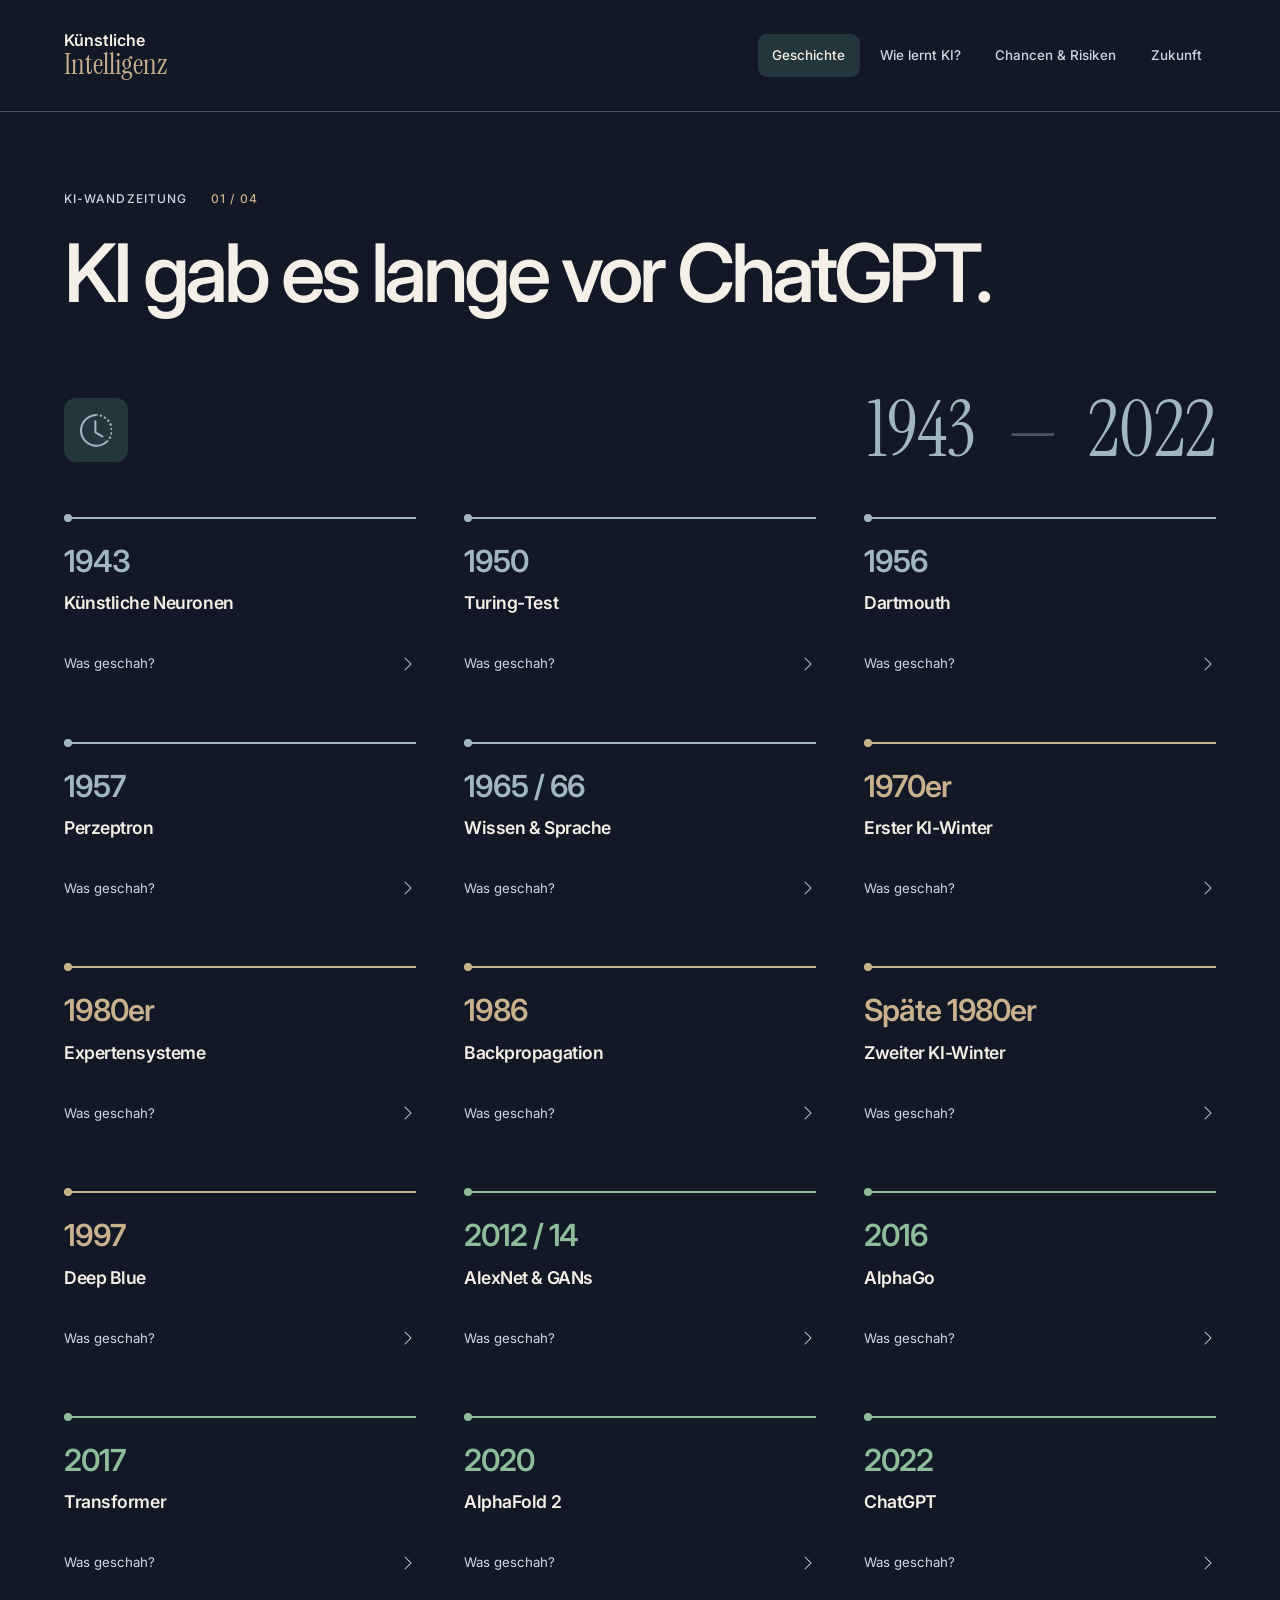
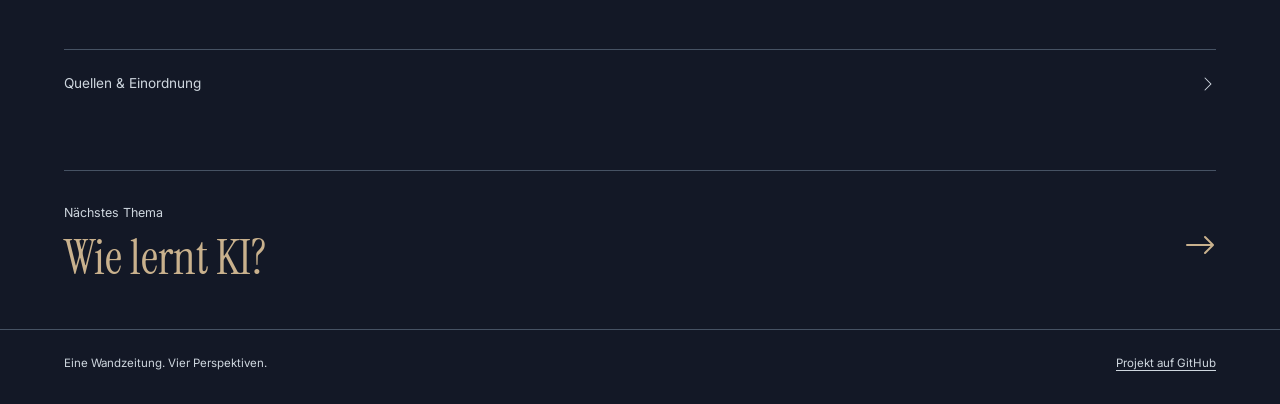
==== geschichte.html @ 0dd1bd1d "Add responsive KI wall newspaper with four accessible topic pages" ====
<!doctype html>
<html lang="de"><head><meta charset="utf-8"><meta name="viewport" content="width=device-width,initial-scale=1"><meta name="theme-color" content="#131826"><meta name="description" content="KI gab es lange vor ChatGPT. – die digitale KI-Wandzeitung für Klassen 9–12."><title>KI gab es lange vor ChatGPT. · KI-Wandzeitung</title><link rel="icon" href="assets/favicon.svg" type="image/svg+xml"><link rel="stylesheet" href="styles.css"><script src="app.js" defer></script></head>
<body class="page-geschichte"><a class="skip" href="#inhalt">Zum Inhalt</a><header class="site-header"><a class="brand" href="geschichte.html">Künstliche <span>Intelligenz</span></a><button class="menu-toggle" hidden aria-expanded="false" aria-controls="navigation">Menü <svg class="icon" viewBox="0 0 16 16" fill="currentColor" aria-hidden="true">
  <path fill-rule="evenodd" d="M4.646 1.646a.5.5 0 0 1 .708 0l6 6a.5.5 0 0 1 0 .708l-6 6a.5.5 0 0 1-.708-.708L10.293 8 4.646 2.354a.5.5 0 0 1 0-.708"/>
</svg></button><nav id="navigation" aria-label="Themen"><a href="geschichte.html" aria-current="page">Geschichte</a><a href="lernen.html" >Wie lernt KI?</a><a href="chancen-risiken.html" >Chancen &amp; Risiken</a><a href="zukunft.html" >Zukunft</a></nav></header>
<main id="inhalt"><div class="page-heading"><p class="eyebrow">KI-Wandzeitung <span>01 / 04</span></p><h1>KI gab es lange vor ChatGPT.</h1></div><div class="history-intro"><span class="topic-icon blue"><svg class="icon" viewBox="0 0 16 16" fill="currentColor" aria-hidden="true">
  <path d="M8.515 1.019A7 7 0 0 0 8 1V0a8 8 0 0 1 .589.022zm2.004.45a7 7 0 0 0-.985-.299l.219-.976q.576.129 1.126.342zm1.37.71a7 7 0 0 0-.439-.27l.493-.87a8 8 0 0 1 .979.654l-.615.789a7 7 0 0 0-.418-.302zm1.834 1.79a7 7 0 0 0-.653-.796l.724-.69q.406.429.747.91zm.744 1.352a7 7 0 0 0-.214-.468l.893-.45a8 8 0 0 1 .45 1.088l-.95.313a7 7 0 0 0-.179-.483m.53 2.507a7 7 0 0 0-.1-1.025l.985-.17q.1.58.116 1.17zm-.131 1.538q.05-.254.081-.51l.993.123a8 8 0 0 1-.23 1.155l-.964-.267q.069-.247.12-.501m-.952 2.379q.276-.436.486-.908l.914.405q-.24.54-.555 1.038zm-.964 1.205q.183-.183.35-.378l.758.653a8 8 0 0 1-.401.432z"/>
  <path d="M8 1a7 7 0 1 0 4.95 11.95l.707.707A8.001 8.001 0 1 1 8 0z"/>
  <path d="M7.5 3a.5.5 0 0 1 .5.5v5.21l3.248 1.856a.5.5 0 0 1-.496.868l-3.5-2A.5.5 0 0 1 7 9V3.5a.5.5 0 0 1 .5-.5"/>
</svg></span><p>1943 <span>—</span> 2022</p></div><ol class="timeline"><li class="timeline-entry blue"><div class="year">1943</div><h2>Künstliche Neuronen</h2><details ><summary>Was geschah?<svg class="icon" viewBox="0 0 16 16" fill="currentColor" aria-hidden="true">
  <path fill-rule="evenodd" d="M4.646 1.646a.5.5 0 0 1 .708 0l6 6a.5.5 0 0 1 0 .708l-6 6a.5.5 0 0 1-.708-.708L10.293 8 4.646 2.354a.5.5 0 0 1 0-.708"/>
</svg></summary><div class="detail-copy"><p>Rechenregeln ahmen die Signale von Nervenzellen nach.</p></div></details></li><li class="timeline-entry blue"><div class="year">1950</div><h2>Turing-Test</h2><details ><summary>Was geschah?<svg class="icon" viewBox="0 0 16 16" fill="currentColor" aria-hidden="true">
  <path fill-rule="evenodd" d="M4.646 1.646a.5.5 0 0 1 .708 0l6 6a.5.5 0 0 1 0 .708l-6 6a.5.5 0 0 1-.708-.708L10.293 8 4.646 2.354a.5.5 0 0 1 0-.708"/>
</svg></summary><div class="detail-copy"><p>Kann ein Computer im Chat als Mensch durchgehen?</p></div></details></li><li class="timeline-entry blue"><div class="year">1956</div><h2>Dartmouth</h2><details ><summary>Was geschah?<svg class="icon" viewBox="0 0 16 16" fill="currentColor" aria-hidden="true">
  <path fill-rule="evenodd" d="M4.646 1.646a.5.5 0 0 1 .708 0l6 6a.5.5 0 0 1 0 .708l-6 6a.5.5 0 0 1-.708-.708L10.293 8 4.646 2.354a.5.5 0 0 1 0-.708"/>
</svg></summary><div class="detail-copy"><p>Forschende treffen sich, um KI als Fach aufzubauen.</p></div></details></li><li class="timeline-entry blue"><div class="year">1957</div><h2>Perzeptron</h2><details ><summary>Was geschah?<svg class="icon" viewBox="0 0 16 16" fill="currentColor" aria-hidden="true">
  <path fill-rule="evenodd" d="M4.646 1.646a.5.5 0 0 1 .708 0l6 6a.5.5 0 0 1 0 .708l-6 6a.5.5 0 0 1-.708-.708L10.293 8 4.646 2.354a.5.5 0 0 1 0-.708"/>
</svg></summary><div class="detail-copy"><p>Ein frühes Netz lernt, einfache Muster zu trennen.</p></div></details></li><li class="timeline-entry blue"><div class="year">1965 / 66</div><h2>Wissen &amp; Sprache</h2><details ><summary>Was geschah?<svg class="icon" viewBox="0 0 16 16" fill="currentColor" aria-hidden="true">
  <path fill-rule="evenodd" d="M4.646 1.646a.5.5 0 0 1 .708 0l6 6a.5.5 0 0 1 0 .708l-6 6a.5.5 0 0 1-.708-.708L10.293 8 4.646 2.354a.5.5 0 0 1 0-.708"/>
</svg></summary><div class="detail-copy"><p>DENDRAL deutet Chemiedaten. ELIZA simuliert Gespräche.</p></div></details></li><li class="timeline-entry sand"><div class="year">1970er</div><h2>Erster KI-Winter</h2><details ><summary>Was geschah?<svg class="icon" viewBox="0 0 16 16" fill="currentColor" aria-hidden="true">
  <path fill-rule="evenodd" d="M4.646 1.646a.5.5 0 0 1 .708 0l6 6a.5.5 0 0 1 0 .708l-6 6a.5.5 0 0 1-.708-.708L10.293 8 4.646 2.354a.5.5 0 0 1 0-.708"/>
</svg></summary><div class="detail-copy"><p>Zu hohe Erwartungen. Weniger Förderung.</p></div></details></li><li class="timeline-entry sand"><div class="year">1980er</div><h2>Expertensysteme</h2><details ><summary>Was geschah?<svg class="icon" viewBox="0 0 16 16" fill="currentColor" aria-hidden="true">
  <path fill-rule="evenodd" d="M4.646 1.646a.5.5 0 0 1 .708 0l6 6a.5.5 0 0 1 0 .708l-6 6a.5.5 0 0 1-.708-.708L10.293 8 4.646 2.354a.5.5 0 0 1 0-.708"/>
</svg></summary><div class="detail-copy"><p>Programme nutzen Fachregeln, etwa für Diagnosen.</p></div></details></li><li class="timeline-entry sand"><div class="year">1986</div><h2>Backpropagation</h2><details ><summary>Was geschah?<svg class="icon" viewBox="0 0 16 16" fill="currentColor" aria-hidden="true">
  <path fill-rule="evenodd" d="M4.646 1.646a.5.5 0 0 1 .708 0l6 6a.5.5 0 0 1 0 .708l-6 6a.5.5 0 0 1-.708-.708L10.293 8 4.646 2.354a.5.5 0 0 1 0-.708"/>
</svg></summary><div class="detail-copy"><p>Zeigt, wie sich Änderungen der Gewichte auf den Fehler auswirken.</p></div></details></li><li class="timeline-entry sand"><div class="year">Späte 1980er</div><h2>Zweiter KI-Winter</h2><details ><summary>Was geschah?<svg class="icon" viewBox="0 0 16 16" fill="currentColor" aria-hidden="true">
  <path fill-rule="evenodd" d="M4.646 1.646a.5.5 0 0 1 .708 0l6 6a.5.5 0 0 1 0 .708l-6 6a.5.5 0 0 1-.708-.708L10.293 8 4.646 2.354a.5.5 0 0 1 0-.708"/>
</svg></summary><div class="detail-copy"><p>KI-Firmen geraten in die Krise.</p></div></details></li><li class="timeline-entry sand"><div class="year">1997</div><h2>Deep Blue</h2><details ><summary>Was geschah?<svg class="icon" viewBox="0 0 16 16" fill="currentColor" aria-hidden="true">
  <path fill-rule="evenodd" d="M4.646 1.646a.5.5 0 0 1 .708 0l6 6a.5.5 0 0 1 0 .708l-6 6a.5.5 0 0 1-.708-.708L10.293 8 4.646 2.354a.5.5 0 0 1 0-.708"/>
</svg></summary><div class="detail-copy"><p>Ein Schachcomputer besiegt Weltmeister Garri Kasparow.</p></div></details></li><li class="timeline-entry green"><div class="year">2012 / 14</div><h2>AlexNet &amp; GANs</h2><details ><summary>Was geschah?<svg class="icon" viewBox="0 0 16 16" fill="currentColor" aria-hidden="true">
  <path fill-rule="evenodd" d="M4.646 1.646a.5.5 0 0 1 .708 0l6 6a.5.5 0 0 1 0 .708l-6 6a.5.5 0 0 1-.708-.708L10.293 8 4.646 2.354a.5.5 0 0 1 0-.708"/>
</svg></summary><div class="detail-copy"><p>AlexNet erkennt Bilder besser. GANs lernen, neue Bilder zu erzeugen.</p></div></details></li><li class="timeline-entry green"><div class="year">2016</div><h2>AlphaGo</h2><details ><summary>Was geschah?<svg class="icon" viewBox="0 0 16 16" fill="currentColor" aria-hidden="true">
  <path fill-rule="evenodd" d="M4.646 1.646a.5.5 0 0 1 .708 0l6 6a.5.5 0 0 1 0 .708l-6 6a.5.5 0 0 1-.708-.708L10.293 8 4.646 2.354a.5.5 0 0 1 0-.708"/>
</svg></summary><div class="detail-copy"><p>Eine KI schlägt den Profi Lee Sedol im Brettspiel Go (4:1).</p></div></details></li><li class="timeline-entry green"><div class="year">2017</div><h2>Transformer</h2><details ><summary>Was geschah?<svg class="icon" viewBox="0 0 16 16" fill="currentColor" aria-hidden="true">
  <path fill-rule="evenodd" d="M4.646 1.646a.5.5 0 0 1 .708 0l6 6a.5.5 0 0 1 0 .708l-6 6a.5.5 0 0 1-.708-.708L10.293 8 4.646 2.354a.5.5 0 0 1 0-.708"/>
</svg></summary><div class="detail-copy"><p>Wertet Wörter im Zusammenhang aus. Erst für Übersetzung, heute auch für Chats.</p></div></details></li><li class="timeline-entry green"><div class="year">2020</div><h2>AlphaFold 2</h2><details ><summary>Was geschah?<svg class="icon" viewBox="0 0 16 16" fill="currentColor" aria-hidden="true">
  <path fill-rule="evenodd" d="M4.646 1.646a.5.5 0 0 1 .708 0l6 6a.5.5 0 0 1 0 .708l-6 6a.5.5 0 0 1-.708-.708L10.293 8 4.646 2.354a.5.5 0 0 1 0-.708"/>
</svg></summary><div class="detail-copy"><p>Sagt voraus, welche 3D-Form ein Protein annimmt.</p></div></details></li><li class="timeline-entry green"><div class="year">2022</div><h2>ChatGPT</h2><details ><summary>Was geschah?<svg class="icon" viewBox="0 0 16 16" fill="currentColor" aria-hidden="true">
  <path fill-rule="evenodd" d="M4.646 1.646a.5.5 0 0 1 .708 0l6 6a.5.5 0 0 1 0 .708l-6 6a.5.5 0 0 1-.708-.708L10.293 8 4.646 2.354a.5.5 0 0 1 0-.708"/>
</svg></summary><div class="detail-copy"><p>Ein KI-Chatbot wird öffentlich nutzbar.</p></div></details></li></ol><aside class="sources" aria-label="Quellen"><details ><summary>Quellen &amp; Einordnung<svg class="icon" viewBox="0 0 16 16" fill="currentColor" aria-hidden="true">
  <path fill-rule="evenodd" d="M4.646 1.646a.5.5 0 0 1 .708 0l6 6a.5.5 0 0 1 0 .708l-6 6a.5.5 0 0 1-.708-.708L10.293 8 4.646 2.354a.5.5 0 0 1 0-.708"/>
</svg></summary><div class="detail-copy"><p>Ausgewählte Meilensteine, keine vollständige Forschungsgeschichte. Zeitabstände sind nicht maßstabsgetreu. Quellenrecherche: 24.10.–11.11.2026.</p><ul><li><a href="https://www.computerhistory.org/timeline/ai-robotics/">Computer History Museum · AI &amp; Robotics</a></li><li><a href="https://ai100.stanford.edu/about/history">Stanford · Geschichte der KI</a></li><li><a href="https://www.ibm.com/think/topics/history-of-artificial-intelligence">IBM · Geschichte der KI</a></li><li><a href="https://www.ibm.com/history/deep-blue">IBM · Deep Blue</a></li><li><a href="https://www.cs.toronto.edu/~kriz/imagenet_classification_with_deep_convolutional.pdf">AlexNet · Originalpublikation</a></li><li><a href="https://arxiv.org/abs/1406.2661">GANs · Originalpublikation</a></li><li><a href="https://www.nature.com/articles/323533a0">Backpropagation · Originalpublikation</a></li><li><a href="https://deepmind.google/research/alphago/">DeepMind · AlphaGo</a></li><li><a href="https://research.google/pubs/attention-is-all-you-need/">Google · Attention Is All You Need</a></li><li><a href="https://deepmind.google/science/alphafold/">DeepMind · AlphaFold</a></li><li><a href="https://openai.com/index/chatgpt/">OpenAI · ChatGPT-Ankündigung</a></li></ul></div></details></aside><a class="next-page" href="lernen.html"><span>Nächstes Thema<strong>Wie lernt KI?</strong></span><svg class="icon" viewBox="0 0 16 16" fill="currentColor" aria-hidden="true">
  <path fill-rule="evenodd" d="M1 8a.5.5 0 0 1 .5-.5h11.793l-3.147-3.146a.5.5 0 0 1 .708-.708l4 4a.5.5 0 0 1 0 .708l-4 4a.5.5 0 0 1-.708-.708L13.293 8.5H1.5A.5.5 0 0 1 1 8"/>
</svg></a></main><footer class="site-footer"><span>Eine Wandzeitung. Vier Perspektiven.</span><a href="https://github.com/bennetze/ki-wandzeitung">Projekt auf GitHub</a></footer></body></html>
---- styles.css ----
@font-face{font-family:Inter;src:url('assets/fonts/Inter.woff2') format('woff2');font-weight:100 900;font-display:swap}@font-face{font-family:'Instrument Serif';src:url('assets/fonts/InstrumentSerif.woff2') format('woff2');font-weight:400;font-display:swap}
:root{color-scheme:dark;--bg:#131826;--text:#F4F0E8;--secondary:#CED6DE;--line:#465263;--blue:#A1B6C0;--green:#8FBD9C;--red:#DE8A7C;--sand:#C9B18D;--blue-field:#25353C;--green-field:#23392F;--red-field:#402A29;--sand-field:#3C3429;--step:#202633;--learning-blue:#B9D8EB;--learning-green:#B3DEC5;--learning-red:#F6AD9D}
*{box-sizing:border-box}html{scroll-behavior:smooth;scroll-padding-top:7rem}body{margin:0;background:var(--bg);color:var(--text);font-family:Inter,sans-serif;font-size:16px;line-height:1.6;-webkit-font-smoothing:antialiased}a{color:inherit;text-underline-offset:.22em}button,summary,a{-webkit-tap-highlight-color:transparent}button{font:inherit}a:focus-visible,button:focus-visible,summary:focus-visible{outline:3px solid var(--learning-blue);outline-offset:6px;border-radius:4px}button,summary{cursor:pointer}.icon{width:1.35em;height:1.35em;display:block;flex-shrink:0}.blue{--accent:var(--blue);--field:var(--blue-field);color:var(--blue)}.green{--accent:var(--green);--field:var(--green-field);color:var(--green)}.red{--accent:var(--red);--field:var(--red-field);color:var(--red)}.sand{--accent:var(--sand);--field:var(--sand-field);color:var(--sand)}
.skip{position:fixed;top:1rem;left:1rem;z-index:50;padding:.6rem 1rem;background:var(--text);color:var(--bg);transform:translateY(-180%)}.skip:focus{transform:translateY(0)}.site-header{max-width:1440px;margin:auto;display:flex;justify-content:space-between;align-items:center;gap:2rem;padding:2rem clamp(1.25rem,5vw,5rem);border-bottom:1px solid var(--line)}.brand{text-decoration:none;font-weight:600;font-size:1rem;line-height:1.05;flex-shrink:0}.brand span{display:block;font-family:'Instrument Serif',serif;font-weight:400;font-size:1.8rem;color:var(--sand)}nav{display:flex;flex-wrap:wrap;gap:.35rem}nav a{display:block;padding:.65rem .9rem;border-radius:9px;text-decoration:none;font-size:.84rem;font-weight:500;color:var(--secondary);transition:background .2s,color .2s}nav a:hover{background:var(--step);color:var(--text)}nav a[aria-current]{background:var(--blue-field);color:var(--text)}.menu-toggle{display:none;align-items:center;gap:.7rem;border:1px solid var(--line);border-radius:8px;background:transparent;color:var(--text);padding:.5rem .75rem}.menu-toggle .icon{width:1rem;transition:transform .2s}.menu-toggle[aria-expanded=true] .icon{transform:rotate(90deg)}
main{max-width:1280px;margin:auto;padding:clamp(2.4rem,6vw,5.7rem) clamp(1.25rem,5vw,5rem) 0}.page-heading{max-width:1050px;margin-bottom:clamp(2.5rem,6vw,5rem)}.eyebrow{display:flex;align-items:center;gap:1.5rem;margin:0 0 1.35rem;color:var(--secondary);font-size:.75rem;font-weight:500;letter-spacing:.09em;text-transform:uppercase}.eyebrow span{color:var(--sand);font-variant-numeric:tabular-nums}h1{font-size:clamp(2.6rem,6.3vw,5.3rem);line-height:1.06;letter-spacing:-.055em;font-weight:550;margin:0;text-wrap:balance}h2{font-size:clamp(1.1rem,2vw,1.55rem);line-height:1.25;letter-spacing:-.025em;font-weight:600;margin:0}h3{font-size:.75rem;letter-spacing:.02em;margin:0 0 .65rem;font-weight:600;color:var(--secondary)}p{margin:0}.lead{font-size:clamp(1.15rem,2.5vw,1.65rem);line-height:1.45;color:var(--secondary);max-width:38rem;margin:-1.3rem 0 2.7rem}.topic-icon{display:flex;align-items:center;justify-content:center;width:4rem;height:4rem;flex-shrink:0;background:var(--field);border-radius:12px;color:var(--accent)}.topic-icon .icon{width:2.05rem;height:2.05rem}
details summary{list-style:none;display:flex;align-items:center;justify-content:space-between;gap:1rem;min-height:44px;font-size:.83rem;color:var(--secondary);user-select:none}summary::-webkit-details-marker{display:none}summary .icon{width:1rem;height:1rem;transition:transform .2s}details[open]>summary .icon{transform:rotate(90deg)}.detail-copy{font-size:.95rem;line-height:1.65;color:var(--secondary);padding:.35rem 0 .65rem;overflow-wrap:anywhere}details[open]>.detail-copy{animation:detail-in .22s ease-out}.sources{border-top:1px solid var(--line);margin-top:4rem;padding-top:.75rem}.sources summary{font-size:.85rem}.sources .detail-copy{max-width:52rem;font-size:.82rem}.sources ul{padding-left:1.2rem;columns:2;column-gap:2rem}.sources li{break-inside:avoid;margin:.4rem 0}.next-page{margin-top:4rem;padding:2rem 0 2.6rem;border-top:1px solid var(--line);display:flex;align-items:center;justify-content:space-between;text-decoration:none;gap:2rem}.next-page span{font-size:.78rem;color:var(--secondary)}.next-page strong{display:block;font-family:'Instrument Serif',serif;font-size:clamp(2rem,4vw,3rem);font-weight:400;line-height:1.2;color:var(--sand);margin-top:.4rem}.next-page>.icon{width:2rem;height:2rem;color:var(--sand);transition:transform .2s}.next-page:hover>.icon{transform:translateX(6px)}.site-footer{max-width:1440px;margin:auto;display:flex;justify-content:space-between;gap:1rem;padding:1.5rem clamp(1.25rem,5vw,5rem) 2rem;border-top:1px solid var(--line);font-size:.72rem;color:var(--secondary)}
.history-intro{display:flex;align-items:center;justify-content:space-between;gap:2rem;margin-bottom:3rem}.history-intro p{font-family:'Instrument Serif',serif;font-size:clamp(2.4rem,6vw,5rem);color:var(--blue);line-height:1}.history-intro p span{padding:0 .2em;color:var(--line)}.timeline{list-style:none;display:grid;grid-template-columns:repeat(3,minmax(0,1fr));gap:3rem 2.5rem;padding:0;margin:0}.timeline-entry{position:relative;border-top:2px solid var(--accent);padding:1.5rem 0 0}.timeline-entry:before{content:'';position:absolute;top:-5px;left:0;width:8px;height:8px;border-radius:50%;background:var(--accent)}.year{font-size:clamp(1.25rem,2.5vw,1.9rem);font-weight:600;letter-spacing:-.035em;line-height:1.2;margin-bottom:.8rem}.timeline h2{font-size:1.1rem;color:var(--text);min-height:2.8rem}.timeline details{margin-top:.3rem}
.learning-steps{list-style:none;padding:0;margin:0;display:grid;gap:1rem}.learning-step{background:var(--step);border-radius:12px;display:grid;grid-template-columns:1.06fr 1fr;gap:2rem;padding:1.6rem 1.8rem}.step-copy{display:grid;grid-template-columns:2rem 1fr;column-gap:1rem;align-content:start}.step-number{display:flex;align-items:center;justify-content:center;width:2rem;height:2rem;border-radius:6px;background:var(--learning-blue);color:#141725;font-size:1.1rem;font-weight:650}.step-copy h2{align-self:center;font-size:1.17rem}.step-copy details{grid-column:2;margin-top:.35rem}.step-copy .detail-copy{font-size:.9rem}.step-graphic{border-left:1px solid var(--line);padding-left:1.8rem;display:flex;align-items:center;justify-content:center;min-width:0}.prediction{display:flex;align-items:center;justify-content:space-between;gap:.7rem;width:100%}.digit-example{margin:0;display:flex;flex-direction:column;align-items:center;gap:.4rem;flex-shrink:0}.digit{display:block;width:4.3rem;height:4.4rem;background:#F7F3EA;color:#141725;border-radius:9px;padding:6px 11px}.digit-example figcaption{font-size:.68rem;line-height:1.3;color:var(--secondary);text-align:center}.prediction-arrow .icon{color:var(--learning-blue);width:1.45rem;height:1.45rem}.answer{display:flex;flex-direction:column;text-align:center;line-height:1.2;gap:.35rem}.answer span{font-size:.75rem;font-weight:600}.answer strong{font-size:2.65rem;font-weight:550}.prediction .red{color:var(--learning-red)}.prediction .green{color:var(--learning-green)}.weight-example{width:100%}.weight-example>p{color:var(--learning-green);font-size:.86rem;font-weight:600;margin-bottom:.8rem}.bar-row{display:grid;grid-template-columns:4.5rem 1fr;gap:.5rem;align-items:center;margin:.6rem 0;font-size:.74rem;color:var(--secondary)}.bar-track{display:block}.bar{height:7px;display:block;border-radius:4px}.before{width:30%;background:#7CB1A0}.after{width:92%;background:var(--learning-green)}.more-digits{display:flex;gap:3rem}.test-section{margin-top:1.8rem;border-radius:12px;background:#24323E;padding:1.6rem 1.8rem;display:flex;align-items:center;justify-content:space-between;gap:2rem}.test-section h2{color:var(--learning-blue);font-size:1.2rem;margin-bottom:.7rem}.test-section p{font-size:.95rem;max-width:36rem}.test-section .digit{width:4.5rem;height:4.5rem}
.comparison-head{display:grid;grid-template-columns:1fr 1fr;gap:4rem;font-family:'Instrument Serif',serif;font-size:2.6rem;margin-bottom:1.3rem}.comparison-pair{display:grid;grid-template-columns:minmax(0,1fr) minmax(0,1fr);gap:4rem;padding:1.55rem 0;border-top:1px solid var(--line)}.comparison-item{display:grid;grid-template-columns:3.5rem 1fr;gap:1.2rem;align-items:start}.comparison-item .topic-icon{width:3.5rem;height:3.5rem;border-radius:10px}.comparison-item .topic-icon .icon{width:1.8rem;height:1.8rem}.comparison-item h2{font-size:1.13rem}.comparison-item details{margin-top:.2rem}.mobile-label{display:none;font-size:.67rem;letter-spacing:.06em;text-transform:uppercase;margin-bottom:.3rem}
.future-topic{display:grid;grid-template-columns:1.2fr 1fr;gap:1.4rem 3rem;padding:2rem 0;border-top:1px solid var(--line)}.future-title{grid-column:1/-1;display:flex;gap:1.2rem;align-items:center}.future-title h2{font-size:1.6rem}.future-now{padding-left:5.2rem}.future-now p{color:var(--text);font-size:.95rem}.future-possible{padding:.65rem 1.2rem;background:var(--field);border-radius:12px;align-self:start}.future-possible summary{color:var(--accent);font-weight:550}.future-possible .detail-copy{color:var(--text)}
@keyframes arrive{from{opacity:0;transform:translateY(12px)}to{opacity:1;transform:translateY(0)}}@keyframes detail-in{from{opacity:0;transform:translateY(-3px)}to{opacity:1;transform:translateY(0)}}.page-heading{animation:arrive .4s both}main>.timeline,main>.learning-steps,main>.comparison,main>.future-list,main>.history-intro{animation:arrive .45s .08s both}
@media(min-width:1200px){.timeline{gap:3.5rem 3rem}.learning-step{padding:2rem}.step-copy h2{font-size:1.25rem}}
@media(max-width:850px){.site-header{gap:1rem;flex-wrap:wrap}.site-header nav{width:100%}nav a{flex:1;text-align:center}.timeline{grid-template-columns:repeat(2,minmax(0,1fr))}.learning-step{gap:1.2rem;padding:1.3rem}.step-graphic{padding-left:1.2rem}.step-copy{column-gap:.65rem}.step-copy h2{font-size:1.05rem}.prediction{gap:.4rem}.digit{width:3.7rem;height:4rem}.comparison-pair,.comparison-head{gap:2rem}.future-topic{gap:1.4rem 2rem}}
@media(max-width:600px){html{scroll-padding-top:1.5rem}.site-header{padding-top:1.25rem;padding-bottom:1.25rem;position:relative}.brand{font-size:.86rem}.brand span{font-size:1.55rem}.menu-toggle:not([hidden]){display:flex}nav{gap:.25rem;padding-top:.6rem}nav a{flex:1 0 45%;text-align:left;padding:.7rem .8rem}.js-menu nav:not(.is-open){display:none}main{padding-top:2.5rem}.page-heading{margin-bottom:2.3rem}h1{font-size:clamp(2.35rem,10.5vw,3.7rem);line-height:1.1}.eyebrow{font-size:.65rem;margin-bottom:1.1rem}.lead{margin:-.6rem 0 2rem;font-size:1.1rem}.history-intro{margin-bottom:2.3rem}.history-intro .topic-icon{width:3.4rem;height:3.4rem}.timeline{display:block;margin-left:.3rem;padding-left:1.5rem;border-left:2px solid var(--line)}.timeline-entry{border-top:0;padding:0 0 2rem}.timeline-entry:before{left:-1.85rem;top:.45rem;width:10px;height:10px;border:2px solid var(--bg);box-sizing:content-box}.year{font-size:1.45rem;margin-bottom:.4rem}.timeline h2{min-height:0;font-size:1.16rem}.timeline details{max-width:28rem}.timeline-entry:last-child{padding-bottom:0}.learning-step{display:block;padding:1.15rem}.step-copy{grid-template-columns:1.9rem 1fr;column-gap:.7rem}.step-copy h2{font-size:1.09rem}.step-number{width:1.9rem;height:1.9rem}.step-copy details{grid-column:1/-1;margin-top:.8rem}.step-graphic{border-left:0;border-top:1px solid var(--line);padding:1.1rem 0 .2rem;margin-top:.8rem;min-height:115px}.prediction{max-width:330px;gap:.7rem}.digit{width:4rem;height:4.3rem}.weight-example{max-width:330px}.more-digits{gap:3rem}.test-section{padding:1.2rem;gap:1.2rem;align-items:flex-start}.test-section h2{font-size:1.1rem}.test-section p{font-size:.88rem}.test-section .digit{width:3.7rem;height:4rem}.test-section figcaption{max-width:4rem;font-size:.62rem}.comparison-head{display:none}.comparison-pair{grid-template-columns:1fr;gap:1.8rem;padding:1.8rem 0}.comparison-item{gap:1rem;grid-template-columns:3rem 1fr}.comparison-item .topic-icon{width:3rem;height:3rem}.comparison-item .topic-icon .icon{width:1.55rem;height:1.55rem}.comparison-item h2{font-size:1.1rem}.mobile-label{display:block}.future-topic{display:block;padding:1.8rem 0}.future-title{gap:1rem;margin-bottom:1.2rem}.future-title h2{font-size:1.45rem}.future-title .topic-icon{width:3.4rem;height:3.4rem}.future-now{padding-left:0}.future-now h3{margin-bottom:.5rem}.future-possible{margin-top:1.2rem}.sources{margin-top:2.5rem}.sources ul{columns:1}.next-page{margin-top:2.5rem;padding:1.7rem 0 2rem}.site-footer{font-size:.65rem;flex-direction:column;gap:.4rem}}
@media(prefers-reduced-motion:reduce){html{scroll-behavior:auto}*,*::before,*::after{animation:none!important;transition:none!important}}
@media print{.site-header,.site-footer,.next-page,.skip{display:none}body{background:white;color:black}main{max-width:none;padding:0}details:not([open])>.detail-copy{display:block}summary .icon{display:none}.detail-copy,.future-now p,.future-possible .detail-copy{color:black}.learning-step,.future-topic,.comparison-pair{break-inside:avoid}h1{font-size:32pt}.page-heading{margin-bottom:1cm}}
h1,h2{overflow-wrap:anywhere;hyphens:auto}
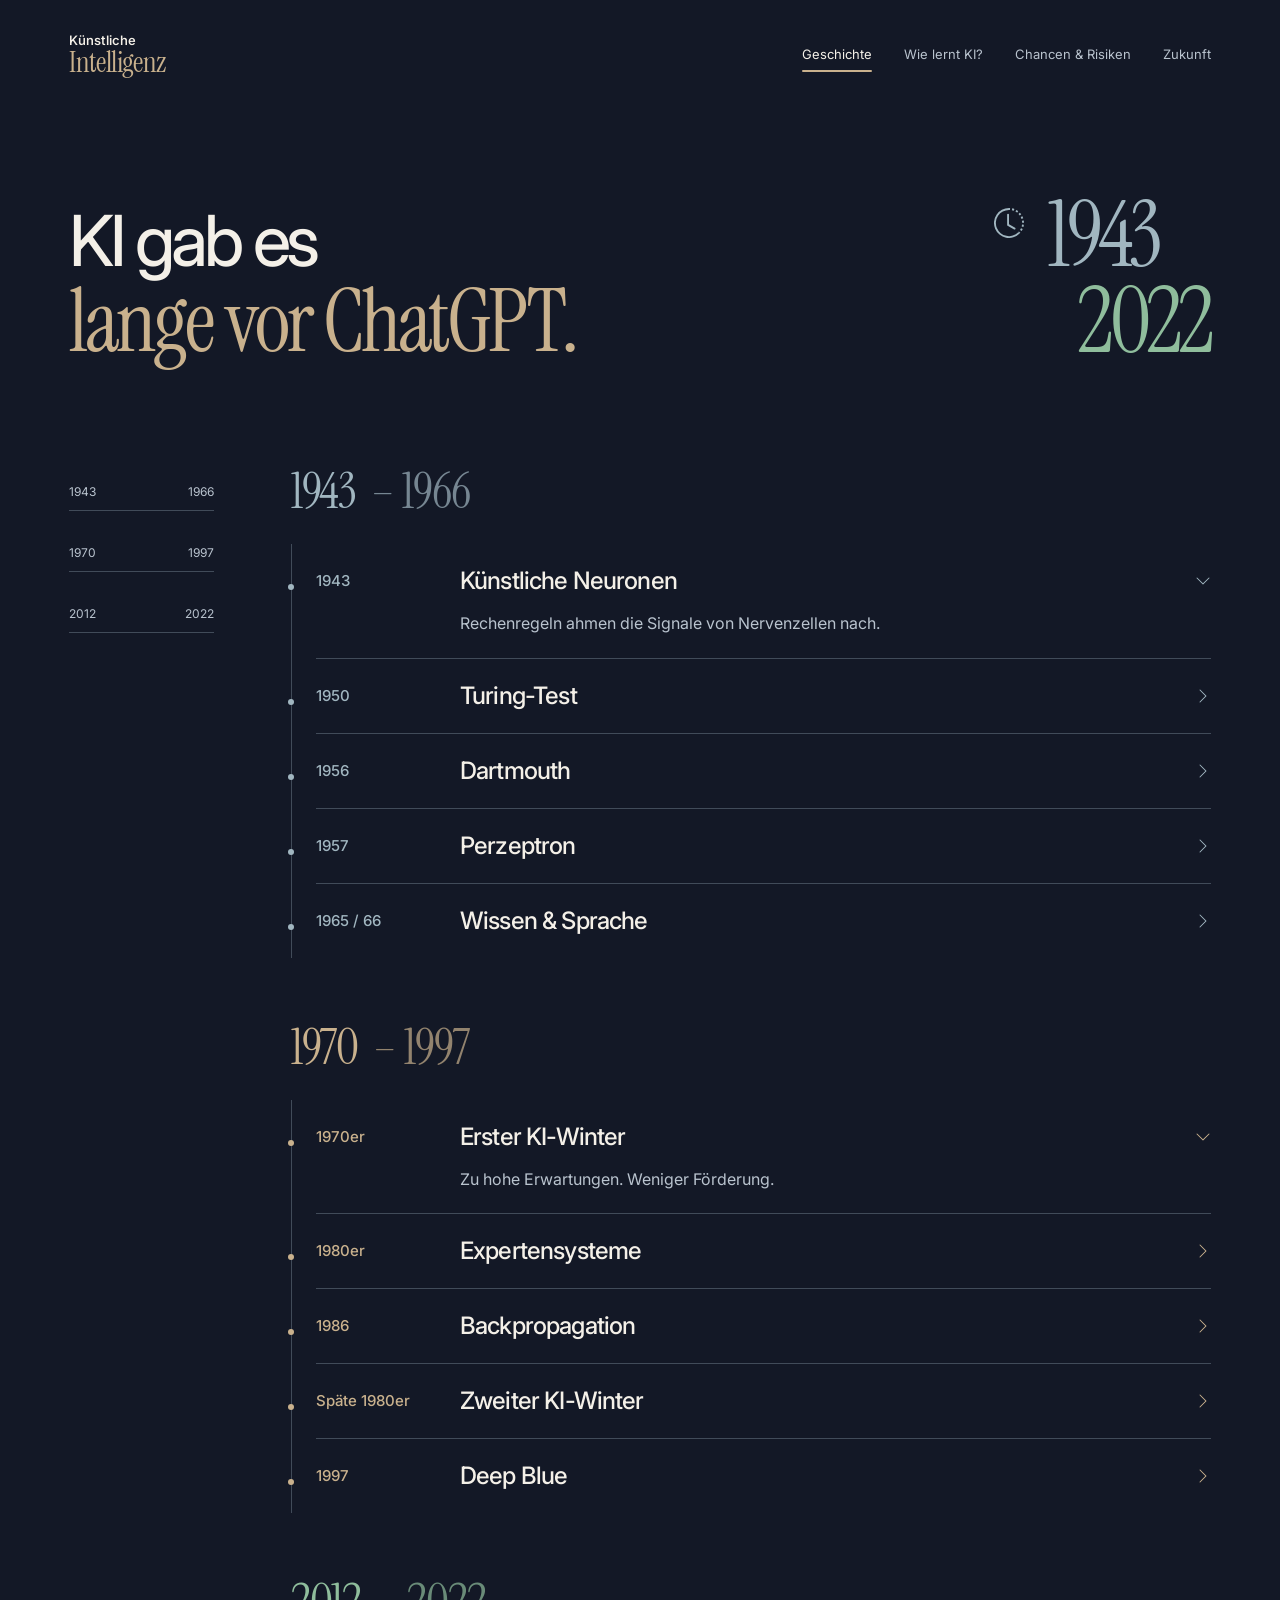
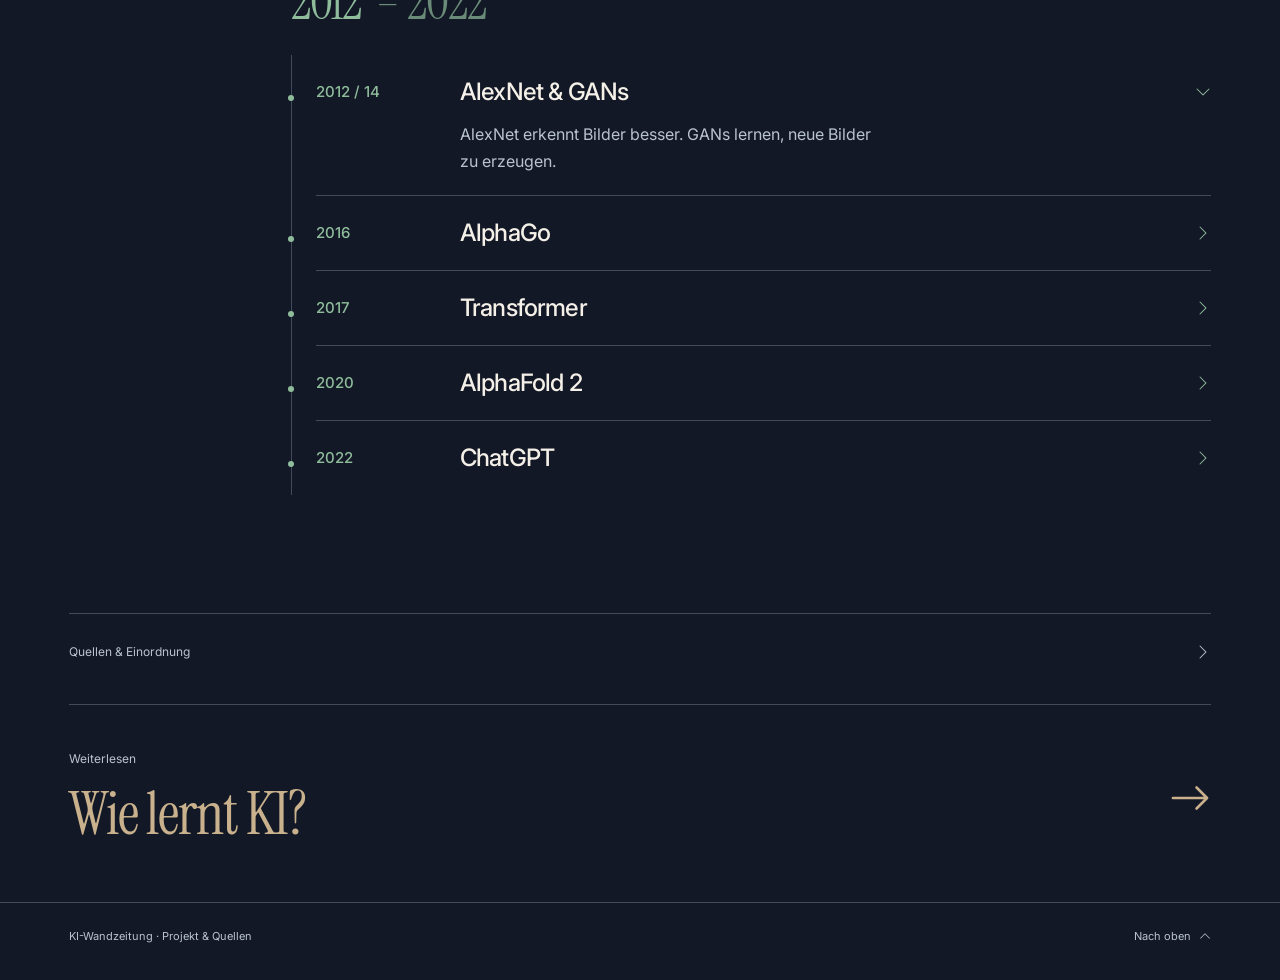
==== commit 329812ab: "Redesign the four pages as a typographic digital exhibition" ====
--- a/geschichte.html
+++ b/geschichte.html
@@ -1,44 +1,48 @@
 <!doctype html>
-<html lang="de"><head><meta charset="utf-8"><meta name="viewport" content="width=device-width,initial-scale=1"><meta name="theme-color" content="#131826"><meta name="description" content="KI gab es lange vor ChatGPT. – die digitale KI-Wandzeitung für Klassen 9–12."><title>KI gab es lange vor ChatGPT. · KI-Wandzeitung</title><link rel="icon" href="assets/favicon.svg" type="image/svg+xml"><link rel="stylesheet" href="styles.css"><script src="app.js" defer></script></head>
-<body class="page-geschichte"><a class="skip" href="#inhalt">Zum Inhalt</a><header class="site-header"><a class="brand" href="geschichte.html">Künstliche <span>Intelligenz</span></a><button class="menu-toggle" hidden aria-expanded="false" aria-controls="navigation">Menü <svg class="icon" viewBox="0 0 16 16" fill="currentColor" aria-hidden="true">
+<html lang="de"><head><meta charset="utf-8"><meta name="viewport" content="width=device-width,initial-scale=1"><meta name="theme-color" content="#131826"><meta name="description" content="KI gab es lange vor ChatGPT. – die digitale KI-Wandzeitung."><title>KI gab es lange vor ChatGPT. · KI-Wandzeitung</title><link rel="icon" href="assets/favicon.svg" type="image/svg+xml"><link rel="preload" href="assets/fonts/Inter.woff2" as="font" type="font/woff2" crossorigin><link rel="preload" href="assets/fonts/InstrumentSerif.woff2" as="font" type="font/woff2" crossorigin><link rel="stylesheet" href="styles.css"><script src="app.js" defer></script></head>
+<body class="page-geschichte"><a class="skip" href="#inhalt">Zum Inhalt</a>
+<header class="site-header"><a class="brand" href="geschichte.html">Künstliche <span>Intelligenz</span></a><button class="menu-toggle" hidden aria-expanded="false" aria-controls="navigation">Themen <svg class="icon" viewBox="0 0 16 16" fill="currentColor" aria-hidden="true">
   <path fill-rule="evenodd" d="M4.646 1.646a.5.5 0 0 1 .708 0l6 6a.5.5 0 0 1 0 .708l-6 6a.5.5 0 0 1-.708-.708L10.293 8 4.646 2.354a.5.5 0 0 1 0-.708"/>
 </svg></button><nav id="navigation" aria-label="Themen"><a href="geschichte.html" aria-current="page">Geschichte</a><a href="lernen.html" >Wie lernt KI?</a><a href="chancen-risiken.html" >Chancen &amp; Risiken</a><a href="zukunft.html" >Zukunft</a></nav></header>
-<main id="inhalt"><div class="page-heading"><p class="eyebrow">KI-Wandzeitung <span>01 / 04</span></p><h1>KI gab es lange vor ChatGPT.</h1></div><div class="history-intro"><span class="topic-icon blue"><svg class="icon" viewBox="0 0 16 16" fill="currentColor" aria-hidden="true">
+<main id="inhalt"><header class="page-heading"><h1 aria-label="KI gab es lange vor ChatGPT.">KI gab es<br><em>lange vor ChatGPT.</em></h1><div class="history-mark" aria-label="1943 bis 2022"><span><svg class="icon" viewBox="0 0 16 16" fill="currentColor" aria-hidden="true">
   <path d="M8.515 1.019A7 7 0 0 0 8 1V0a8 8 0 0 1 .589.022zm2.004.45a7 7 0 0 0-.985-.299l.219-.976q.576.129 1.126.342zm1.37.71a7 7 0 0 0-.439-.27l.493-.87a8 8 0 0 1 .979.654l-.615.789a7 7 0 0 0-.418-.302zm1.834 1.79a7 7 0 0 0-.653-.796l.724-.69q.406.429.747.91zm.744 1.352a7 7 0 0 0-.214-.468l.893-.45a8 8 0 0 1 .45 1.088l-.95.313a7 7 0 0 0-.179-.483m.53 2.507a7 7 0 0 0-.1-1.025l.985-.17q.1.58.116 1.17zm-.131 1.538q.05-.254.081-.51l.993.123a8 8 0 0 1-.23 1.155l-.964-.267q.069-.247.12-.501m-.952 2.379q.276-.436.486-.908l.914.405q-.24.54-.555 1.038zm-.964 1.205q.183-.183.35-.378l.758.653a8 8 0 0 1-.401.432z"/>
   <path d="M8 1a7 7 0 1 0 4.95 11.95l.707.707A8.001 8.001 0 1 1 8 0z"/>
   <path d="M7.5 3a.5.5 0 0 1 .5.5v5.21l3.248 1.856a.5.5 0 0 1-.496.868l-3.5-2A.5.5 0 0 1 7 9V3.5a.5.5 0 0 1 .5-.5"/>
-</svg></span><p>1943 <span>—</span> 2022</p></div><ol class="timeline"><li class="timeline-entry blue"><div class="year">1943</div><h2>Künstliche Neuronen</h2><details ><summary>Was geschah?<svg class="icon" viewBox="0 0 16 16" fill="currentColor" aria-hidden="true">
+</svg></span><p>1943<span>2022</span></p></div></header><div class="chronicle"><nav class="epoch-nav" aria-label="Zeitabschnitte"><a href="#zeit-1943"><span>1943</span><span>1966</span></a><a href="#zeit-1970"><span>1970</span><span>1997</span></a><a href="#zeit-2012"><span>2012</span><span>2022</span></a></nav><div class="epochs"><section id="zeit-1943" class="epoch blue" aria-label="1943 bis 1966"><div class="epoch-range" aria-hidden="true">1943<span>– 1966</span></div><ol class="timeline" start="1"><li class="timeline-entry"><div class="year">1943</div><details open><summary><h2>Künstliche Neuronen</h2><svg class="icon" viewBox="0 0 16 16" fill="currentColor" aria-hidden="true">
   <path fill-rule="evenodd" d="M4.646 1.646a.5.5 0 0 1 .708 0l6 6a.5.5 0 0 1 0 .708l-6 6a.5.5 0 0 1-.708-.708L10.293 8 4.646 2.354a.5.5 0 0 1 0-.708"/>
-</svg></summary><div class="detail-copy"><p>Rechenregeln ahmen die Signale von Nervenzellen nach.</p></div></details></li><li class="timeline-entry blue"><div class="year">1950</div><h2>Turing-Test</h2><details ><summary>Was geschah?<svg class="icon" viewBox="0 0 16 16" fill="currentColor" aria-hidden="true">
+</svg></summary><div class="detail-copy"><p>Rechenregeln ahmen die Signale von Nervenzellen nach.</p></div></details></li><li class="timeline-entry"><div class="year">1950</div><details ><summary><h2>Turing-Test</h2><svg class="icon" viewBox="0 0 16 16" fill="currentColor" aria-hidden="true">
   <path fill-rule="evenodd" d="M4.646 1.646a.5.5 0 0 1 .708 0l6 6a.5.5 0 0 1 0 .708l-6 6a.5.5 0 0 1-.708-.708L10.293 8 4.646 2.354a.5.5 0 0 1 0-.708"/>
-</svg></summary><div class="detail-copy"><p>Kann ein Computer im Chat als Mensch durchgehen?</p></div></details></li><li class="timeline-entry blue"><div class="year">1956</div><h2>Dartmouth</h2><details ><summary>Was geschah?<svg class="icon" viewBox="0 0 16 16" fill="currentColor" aria-hidden="true">
+</svg></summary><div class="detail-copy"><p>Kann ein Computer im Chat als Mensch durchgehen?</p></div></details></li><li class="timeline-entry"><div class="year">1956</div><details ><summary><h2>Dartmouth</h2><svg class="icon" viewBox="0 0 16 16" fill="currentColor" aria-hidden="true">
   <path fill-rule="evenodd" d="M4.646 1.646a.5.5 0 0 1 .708 0l6 6a.5.5 0 0 1 0 .708l-6 6a.5.5 0 0 1-.708-.708L10.293 8 4.646 2.354a.5.5 0 0 1 0-.708"/>
-</svg></summary><div class="detail-copy"><p>Forschende treffen sich, um KI als Fach aufzubauen.</p></div></details></li><li class="timeline-entry blue"><div class="year">1957</div><h2>Perzeptron</h2><details ><summary>Was geschah?<svg class="icon" viewBox="0 0 16 16" fill="currentColor" aria-hidden="true">
+</svg></summary><div class="detail-copy"><p>Forschende treffen sich, um KI als Fach aufzubauen.</p></div></details></li><li class="timeline-entry"><div class="year">1957</div><details ><summary><h2>Perzeptron</h2><svg class="icon" viewBox="0 0 16 16" fill="currentColor" aria-hidden="true">
   <path fill-rule="evenodd" d="M4.646 1.646a.5.5 0 0 1 .708 0l6 6a.5.5 0 0 1 0 .708l-6 6a.5.5 0 0 1-.708-.708L10.293 8 4.646 2.354a.5.5 0 0 1 0-.708"/>
-</svg></summary><div class="detail-copy"><p>Ein frühes Netz lernt, einfache Muster zu trennen.</p></div></details></li><li class="timeline-entry blue"><div class="year">1965 / 66</div><h2>Wissen &amp; Sprache</h2><details ><summary>Was geschah?<svg class="icon" viewBox="0 0 16 16" fill="currentColor" aria-hidden="true">
+</svg></summary><div class="detail-copy"><p>Ein frühes Netz lernt, einfache Muster zu trennen.</p></div></details></li><li class="timeline-entry"><div class="year">1965 / 66</div><details ><summary><h2>Wissen &amp; Sprache</h2><svg class="icon" viewBox="0 0 16 16" fill="currentColor" aria-hidden="true">
   <path fill-rule="evenodd" d="M4.646 1.646a.5.5 0 0 1 .708 0l6 6a.5.5 0 0 1 0 .708l-6 6a.5.5 0 0 1-.708-.708L10.293 8 4.646 2.354a.5.5 0 0 1 0-.708"/>
-</svg></summary><div class="detail-copy"><p>DENDRAL deutet Chemiedaten. ELIZA simuliert Gespräche.</p></div></details></li><li class="timeline-entry sand"><div class="year">1970er</div><h2>Erster KI-Winter</h2><details ><summary>Was geschah?<svg class="icon" viewBox="0 0 16 16" fill="currentColor" aria-hidden="true">
+</svg></summary><div class="detail-copy"><p>DENDRAL deutet Chemiedaten. ELIZA simuliert Gespräche.</p></div></details></li></ol></section><section id="zeit-1970" class="epoch sand" aria-label="1970 bis 1997"><div class="epoch-range" aria-hidden="true">1970<span>– 1997</span></div><ol class="timeline" start="6"><li class="timeline-entry"><div class="year">1970er</div><details open><summary><h2>Erster KI-Winter</h2><svg class="icon" viewBox="0 0 16 16" fill="currentColor" aria-hidden="true">
   <path fill-rule="evenodd" d="M4.646 1.646a.5.5 0 0 1 .708 0l6 6a.5.5 0 0 1 0 .708l-6 6a.5.5 0 0 1-.708-.708L10.293 8 4.646 2.354a.5.5 0 0 1 0-.708"/>
-</svg></summary><div class="detail-copy"><p>Zu hohe Erwartungen. Weniger Förderung.</p></div></details></li><li class="timeline-entry sand"><div class="year">1980er</div><h2>Expertensysteme</h2><details ><summary>Was geschah?<svg class="icon" viewBox="0 0 16 16" fill="currentColor" aria-hidden="true">
+</svg></summary><div class="detail-copy"><p>Zu hohe Erwartungen. Weniger Förderung.</p></div></details></li><li class="timeline-entry"><div class="year">1980er</div><details ><summary><h2>Expertensysteme</h2><svg class="icon" viewBox="0 0 16 16" fill="currentColor" aria-hidden="true">
   <path fill-rule="evenodd" d="M4.646 1.646a.5.5 0 0 1 .708 0l6 6a.5.5 0 0 1 0 .708l-6 6a.5.5 0 0 1-.708-.708L10.293 8 4.646 2.354a.5.5 0 0 1 0-.708"/>
-</svg></summary><div class="detail-copy"><p>Programme nutzen Fachregeln, etwa für Diagnosen.</p></div></details></li><li class="timeline-entry sand"><div class="year">1986</div><h2>Backpropagation</h2><details ><summary>Was geschah?<svg class="icon" viewBox="0 0 16 16" fill="currentColor" aria-hidden="true">
+</svg></summary><div class="detail-copy"><p>Programme nutzen Fachregeln, etwa für Diagnosen.</p></div></details></li><li class="timeline-entry"><div class="year">1986</div><details ><summary><h2>Backpropagation</h2><svg class="icon" viewBox="0 0 16 16" fill="currentColor" aria-hidden="true">
   <path fill-rule="evenodd" d="M4.646 1.646a.5.5 0 0 1 .708 0l6 6a.5.5 0 0 1 0 .708l-6 6a.5.5 0 0 1-.708-.708L10.293 8 4.646 2.354a.5.5 0 0 1 0-.708"/>
-</svg></summary><div class="detail-copy"><p>Zeigt, wie sich Änderungen der Gewichte auf den Fehler auswirken.</p></div></details></li><li class="timeline-entry sand"><div class="year">Späte 1980er</div><h2>Zweiter KI-Winter</h2><details ><summary>Was geschah?<svg class="icon" viewBox="0 0 16 16" fill="currentColor" aria-hidden="true">
+</svg></summary><div class="detail-copy"><p>Zeigt, wie sich Änderungen der Gewichte auf den Fehler auswirken.</p></div></details></li><li class="timeline-entry"><div class="year">Späte 1980er</div><details ><summary><h2>Zweiter KI-Winter</h2><svg class="icon" viewBox="0 0 16 16" fill="currentColor" aria-hidden="true">
   <path fill-rule="evenodd" d="M4.646 1.646a.5.5 0 0 1 .708 0l6 6a.5.5 0 0 1 0 .708l-6 6a.5.5 0 0 1-.708-.708L10.293 8 4.646 2.354a.5.5 0 0 1 0-.708"/>
-</svg></summary><div class="detail-copy"><p>KI-Firmen geraten in die Krise.</p></div></details></li><li class="timeline-entry sand"><div class="year">1997</div><h2>Deep Blue</h2><details ><summary>Was geschah?<svg class="icon" viewBox="0 0 16 16" fill="currentColor" aria-hidden="true">
+</svg></summary><div class="detail-copy"><p>KI-Firmen geraten in die Krise.</p></div></details></li><li class="timeline-entry"><div class="year">1997</div><details ><summary><h2>Deep Blue</h2><svg class="icon" viewBox="0 0 16 16" fill="currentColor" aria-hidden="true">
   <path fill-rule="evenodd" d="M4.646 1.646a.5.5 0 0 1 .708 0l6 6a.5.5 0 0 1 0 .708l-6 6a.5.5 0 0 1-.708-.708L10.293 8 4.646 2.354a.5.5 0 0 1 0-.708"/>
-</svg></summary><div class="detail-copy"><p>Ein Schachcomputer besiegt Weltmeister Garri Kasparow.</p></div></details></li><li class="timeline-entry green"><div class="year">2012 / 14</div><h2>AlexNet &amp; GANs</h2><details ><summary>Was geschah?<svg class="icon" viewBox="0 0 16 16" fill="currentColor" aria-hidden="true">
+</svg></summary><div class="detail-copy"><p>Ein Schachcomputer besiegt Weltmeister Garri Kasparow.</p></div></details></li></ol></section><section id="zeit-2012" class="epoch green" aria-label="2012 bis 2022"><div class="epoch-range" aria-hidden="true">2012<span>– 2022</span></div><ol class="timeline" start="11"><li class="timeline-entry"><div class="year">2012 / 14</div><details open><summary><h2>AlexNet &amp; GANs</h2><svg class="icon" viewBox="0 0 16 16" fill="currentColor" aria-hidden="true">
   <path fill-rule="evenodd" d="M4.646 1.646a.5.5 0 0 1 .708 0l6 6a.5.5 0 0 1 0 .708l-6 6a.5.5 0 0 1-.708-.708L10.293 8 4.646 2.354a.5.5 0 0 1 0-.708"/>
-</svg></summary><div class="detail-copy"><p>AlexNet erkennt Bilder besser. GANs lernen, neue Bilder zu erzeugen.</p></div></details></li><li class="timeline-entry green"><div class="year">2016</div><h2>AlphaGo</h2><details ><summary>Was geschah?<svg class="icon" viewBox="0 0 16 16" fill="currentColor" aria-hidden="true">
+</svg></summary><div class="detail-copy"><p>AlexNet erkennt Bilder besser. GANs lernen, neue Bilder zu erzeugen.</p></div></details></li><li class="timeline-entry"><div class="year">2016</div><details ><summary><h2>AlphaGo</h2><svg class="icon" viewBox="0 0 16 16" fill="currentColor" aria-hidden="true">
   <path fill-rule="evenodd" d="M4.646 1.646a.5.5 0 0 1 .708 0l6 6a.5.5 0 0 1 0 .708l-6 6a.5.5 0 0 1-.708-.708L10.293 8 4.646 2.354a.5.5 0 0 1 0-.708"/>
-</svg></summary><div class="detail-copy"><p>Eine KI schlägt den Profi Lee Sedol im Brettspiel Go (4:1).</p></div></details></li><li class="timeline-entry green"><div class="year">2017</div><h2>Transformer</h2><details ><summary>Was geschah?<svg class="icon" viewBox="0 0 16 16" fill="currentColor" aria-hidden="true">
+</svg></summary><div class="detail-copy"><p>Eine KI schlägt den Profi Lee Sedol im Brettspiel Go (4:1).</p></div></details></li><li class="timeline-entry"><div class="year">2017</div><details ><summary><h2>Transformer</h2><svg class="icon" viewBox="0 0 16 16" fill="currentColor" aria-hidden="true">
   <path fill-rule="evenodd" d="M4.646 1.646a.5.5 0 0 1 .708 0l6 6a.5.5 0 0 1 0 .708l-6 6a.5.5 0 0 1-.708-.708L10.293 8 4.646 2.354a.5.5 0 0 1 0-.708"/>
-</svg></summary><div class="detail-copy"><p>Wertet Wörter im Zusammenhang aus. Erst für Übersetzung, heute auch für Chats.</p></div></details></li><li class="timeline-entry green"><div class="year">2020</div><h2>AlphaFold 2</h2><details ><summary>Was geschah?<svg class="icon" viewBox="0 0 16 16" fill="currentColor" aria-hidden="true">
+</svg></summary><div class="detail-copy"><p>Wertet Wörter im Zusammenhang aus. Erst für Übersetzung, heute auch für Chats.</p></div></details></li><li class="timeline-entry"><div class="year">2020</div><details ><summary><h2>AlphaFold 2</h2><svg class="icon" viewBox="0 0 16 16" fill="currentColor" aria-hidden="true">
   <path fill-rule="evenodd" d="M4.646 1.646a.5.5 0 0 1 .708 0l6 6a.5.5 0 0 1 0 .708l-6 6a.5.5 0 0 1-.708-.708L10.293 8 4.646 2.354a.5.5 0 0 1 0-.708"/>
-</svg></summary><div class="detail-copy"><p>Sagt voraus, welche 3D-Form ein Protein annimmt.</p></div></details></li><li class="timeline-entry green"><div class="year">2022</div><h2>ChatGPT</h2><details ><summary>Was geschah?<svg class="icon" viewBox="0 0 16 16" fill="currentColor" aria-hidden="true">
+</svg></summary><div class="detail-copy"><p>Sagt voraus, welche 3D-Form ein Protein annimmt.</p></div></details></li><li class="timeline-entry"><div class="year">2022</div><details ><summary><h2>ChatGPT</h2><svg class="icon" viewBox="0 0 16 16" fill="currentColor" aria-hidden="true">
   <path fill-rule="evenodd" d="M4.646 1.646a.5.5 0 0 1 .708 0l6 6a.5.5 0 0 1 0 .708l-6 6a.5.5 0 0 1-.708-.708L10.293 8 4.646 2.354a.5.5 0 0 1 0-.708"/>
-</svg></summary><div class="detail-copy"><p>Ein KI-Chatbot wird öffentlich nutzbar.</p></div></details></li></ol><aside class="sources" aria-label="Quellen"><details ><summary>Quellen &amp; Einordnung<svg class="icon" viewBox="0 0 16 16" fill="currentColor" aria-hidden="true">
+</svg></summary><div class="detail-copy"><p>Ein KI-Chatbot wird öffentlich nutzbar.</p></div></details></li></ol></section></div></div><aside class="sources" aria-label="Quellen"><details ><summary>Quellen &amp; Einordnung<svg class="icon" viewBox="0 0 16 16" fill="currentColor" aria-hidden="true">
   <path fill-rule="evenodd" d="M4.646 1.646a.5.5 0 0 1 .708 0l6 6a.5.5 0 0 1 0 .708l-6 6a.5.5 0 0 1-.708-.708L10.293 8 4.646 2.354a.5.5 0 0 1 0-.708"/>
-</svg></summary><div class="detail-copy"><p>Ausgewählte Meilensteine, keine vollständige Forschungsgeschichte. Zeitabstände sind nicht maßstabsgetreu. Quellenrecherche: 24.10.–11.11.2026.</p><ul><li><a href="https://www.computerhistory.org/timeline/ai-robotics/">Computer History Museum · AI &amp; Robotics</a></li><li><a href="https://ai100.stanford.edu/about/history">Stanford · Geschichte der KI</a></li><li><a href="https://www.ibm.com/think/topics/history-of-artificial-intelligence">IBM · Geschichte der KI</a></li><li><a href="https://www.ibm.com/history/deep-blue">IBM · Deep Blue</a></li><li><a href="https://www.cs.toronto.edu/~kriz/imagenet_classification_with_deep_convolutional.pdf">AlexNet · Originalpublikation</a></li><li><a href="https://arxiv.org/abs/1406.2661">GANs · Originalpublikation</a></li><li><a href="https://www.nature.com/articles/323533a0">Backpropagation · Originalpublikation</a></li><li><a href="https://deepmind.google/research/alphago/">DeepMind · AlphaGo</a></li><li><a href="https://research.google/pubs/attention-is-all-you-need/">Google · Attention Is All You Need</a></li><li><a href="https://deepmind.google/science/alphafold/">DeepMind · AlphaFold</a></li><li><a href="https://openai.com/index/chatgpt/">OpenAI · ChatGPT-Ankündigung</a></li></ul></div></details></aside><a class="next-page" href="lernen.html"><span>Nächstes Thema<strong>Wie lernt KI?</strong></span><svg class="icon" viewBox="0 0 16 16" fill="currentColor" aria-hidden="true">
+</svg></summary><div class="detail-copy"><p>Ausgewählte Meilensteine, keine vollständige Forschungsgeschichte. Zeitabstände sind nicht maßstabsgetreu. Quellenrecherche: 24.10.–11.11.2026.</p><ul><li><a href="https://www.computerhistory.org/timeline/ai-robotics/">Computer History Museum · AI &amp; Robotics</a></li><li><a href="https://ai100.stanford.edu/about/history">Stanford · Geschichte der KI</a></li><li><a href="https://www.ibm.com/think/topics/history-of-artificial-intelligence">IBM · Geschichte der KI</a></li><li><a href="https://www.ibm.com/history/deep-blue">IBM · Deep Blue</a></li><li><a href="https://www.cs.toronto.edu/~kriz/imagenet_classification_with_deep_convolutional.pdf">AlexNet · Originalpublikation</a></li><li><a href="https://arxiv.org/abs/1406.2661">GANs · Originalpublikation</a></li><li><a href="https://www.nature.com/articles/323533a0">Backpropagation · Originalpublikation</a></li><li><a href="https://deepmind.google/research/alphago/">DeepMind · AlphaGo</a></li><li><a href="https://research.google/pubs/attention-is-all-you-need/">Google · Attention Is All You Need</a></li><li><a href="https://deepmind.google/science/alphafold/">DeepMind · AlphaFold</a></li><li><a href="https://openai.com/index/chatgpt/">OpenAI · ChatGPT-Ankündigung</a></li></ul></div></details></aside>
+<a class="next-page" href="lernen.html"><span>Weiterlesen<strong>Wie lernt KI?</strong></span><svg class="icon" viewBox="0 0 16 16" fill="currentColor" aria-hidden="true">
   <path fill-rule="evenodd" d="M1 8a.5.5 0 0 1 .5-.5h11.793l-3.147-3.146a.5.5 0 0 1 .708-.708l4 4a.5.5 0 0 1 0 .708l-4 4a.5.5 0 0 1-.708-.708L13.293 8.5H1.5A.5.5 0 0 1 1 8"/>
-</svg></a></main><footer class="site-footer"><span>Eine Wandzeitung. Vier Perspektiven.</span><a href="https://github.com/bennetze/ki-wandzeitung">Projekt auf GitHub</a></footer></body></html>+</svg></a></main><footer class="site-footer"><a href="https://github.com/bennetze/ki-wandzeitung">KI-Wandzeitung · Projekt & Quellen</a><a href="#inhalt">Nach oben <svg class="icon" viewBox="0 0 16 16" fill="currentColor" aria-hidden="true">
+  <path fill-rule="evenodd" d="M7.646 4.646a.5.5 0 0 1 .708 0l6 6a.5.5 0 0 1-.708.708L8 5.707l-5.646 5.647a.5.5 0 0 1-.708-.708z"/>
+</svg></a></footer></body></html>
--- a/styles.css
+++ b/styles.css
@@ -1,17 +1,30 @@
-@font-face{font-family:Inter;src:url('assets/fonts/Inter.woff2') format('woff2');font-weight:100 900;font-display:swap}@font-face{font-family:'Instrument Serif';src:url('assets/fonts/InstrumentSerif.woff2') format('woff2');font-weight:400;font-display:swap}
-:root{color-scheme:dark;--bg:#131826;--text:#F4F0E8;--secondary:#CED6DE;--line:#465263;--blue:#A1B6C0;--green:#8FBD9C;--red:#DE8A7C;--sand:#C9B18D;--blue-field:#25353C;--green-field:#23392F;--red-field:#402A29;--sand-field:#3C3429;--step:#202633;--learning-blue:#B9D8EB;--learning-green:#B3DEC5;--learning-red:#F6AD9D}
-*{box-sizing:border-box}html{scroll-behavior:smooth;scroll-padding-top:7rem}body{margin:0;background:var(--bg);color:var(--text);font-family:Inter,sans-serif;font-size:16px;line-height:1.6;-webkit-font-smoothing:antialiased}a{color:inherit;text-underline-offset:.22em}button,summary,a{-webkit-tap-highlight-color:transparent}button{font:inherit}a:focus-visible,button:focus-visible,summary:focus-visible{outline:3px solid var(--learning-blue);outline-offset:6px;border-radius:4px}button,summary{cursor:pointer}.icon{width:1.35em;height:1.35em;display:block;flex-shrink:0}.blue{--accent:var(--blue);--field:var(--blue-field);color:var(--blue)}.green{--accent:var(--green);--field:var(--green-field);color:var(--green)}.red{--accent:var(--red);--field:var(--red-field);color:var(--red)}.sand{--accent:var(--sand);--field:var(--sand-field);color:var(--sand)}
-.skip{position:fixed;top:1rem;left:1rem;z-index:50;padding:.6rem 1rem;background:var(--text);color:var(--bg);transform:translateY(-180%)}.skip:focus{transform:translateY(0)}.site-header{max-width:1440px;margin:auto;display:flex;justify-content:space-between;align-items:center;gap:2rem;padding:2rem clamp(1.25rem,5vw,5rem);border-bottom:1px solid var(--line)}.brand{text-decoration:none;font-weight:600;font-size:1rem;line-height:1.05;flex-shrink:0}.brand span{display:block;font-family:'Instrument Serif',serif;font-weight:400;font-size:1.8rem;color:var(--sand)}nav{display:flex;flex-wrap:wrap;gap:.35rem}nav a{display:block;padding:.65rem .9rem;border-radius:9px;text-decoration:none;font-size:.84rem;font-weight:500;color:var(--secondary);transition:background .2s,color .2s}nav a:hover{background:var(--step);color:var(--text)}nav a[aria-current]{background:var(--blue-field);color:var(--text)}.menu-toggle{display:none;align-items:center;gap:.7rem;border:1px solid var(--line);border-radius:8px;background:transparent;color:var(--text);padding:.5rem .75rem}.menu-toggle .icon{width:1rem;transition:transform .2s}.menu-toggle[aria-expanded=true] .icon{transform:rotate(90deg)}
-main{max-width:1280px;margin:auto;padding:clamp(2.4rem,6vw,5.7rem) clamp(1.25rem,5vw,5rem) 0}.page-heading{max-width:1050px;margin-bottom:clamp(2.5rem,6vw,5rem)}.eyebrow{display:flex;align-items:center;gap:1.5rem;margin:0 0 1.35rem;color:var(--secondary);font-size:.75rem;font-weight:500;letter-spacing:.09em;text-transform:uppercase}.eyebrow span{color:var(--sand);font-variant-numeric:tabular-nums}h1{font-size:clamp(2.6rem,6.3vw,5.3rem);line-height:1.06;letter-spacing:-.055em;font-weight:550;margin:0;text-wrap:balance}h2{font-size:clamp(1.1rem,2vw,1.55rem);line-height:1.25;letter-spacing:-.025em;font-weight:600;margin:0}h3{font-size:.75rem;letter-spacing:.02em;margin:0 0 .65rem;font-weight:600;color:var(--secondary)}p{margin:0}.lead{font-size:clamp(1.15rem,2.5vw,1.65rem);line-height:1.45;color:var(--secondary);max-width:38rem;margin:-1.3rem 0 2.7rem}.topic-icon{display:flex;align-items:center;justify-content:center;width:4rem;height:4rem;flex-shrink:0;background:var(--field);border-radius:12px;color:var(--accent)}.topic-icon .icon{width:2.05rem;height:2.05rem}
-details summary{list-style:none;display:flex;align-items:center;justify-content:space-between;gap:1rem;min-height:44px;font-size:.83rem;color:var(--secondary);user-select:none}summary::-webkit-details-marker{display:none}summary .icon{width:1rem;height:1rem;transition:transform .2s}details[open]>summary .icon{transform:rotate(90deg)}.detail-copy{font-size:.95rem;line-height:1.65;color:var(--secondary);padding:.35rem 0 .65rem;overflow-wrap:anywhere}details[open]>.detail-copy{animation:detail-in .22s ease-out}.sources{border-top:1px solid var(--line);margin-top:4rem;padding-top:.75rem}.sources summary{font-size:.85rem}.sources .detail-copy{max-width:52rem;font-size:.82rem}.sources ul{padding-left:1.2rem;columns:2;column-gap:2rem}.sources li{break-inside:avoid;margin:.4rem 0}.next-page{margin-top:4rem;padding:2rem 0 2.6rem;border-top:1px solid var(--line);display:flex;align-items:center;justify-content:space-between;text-decoration:none;gap:2rem}.next-page span{font-size:.78rem;color:var(--secondary)}.next-page strong{display:block;font-family:'Instrument Serif',serif;font-size:clamp(2rem,4vw,3rem);font-weight:400;line-height:1.2;color:var(--sand);margin-top:.4rem}.next-page>.icon{width:2rem;height:2rem;color:var(--sand);transition:transform .2s}.next-page:hover>.icon{transform:translateX(6px)}.site-footer{max-width:1440px;margin:auto;display:flex;justify-content:space-between;gap:1rem;padding:1.5rem clamp(1.25rem,5vw,5rem) 2rem;border-top:1px solid var(--line);font-size:.72rem;color:var(--secondary)}
-.history-intro{display:flex;align-items:center;justify-content:space-between;gap:2rem;margin-bottom:3rem}.history-intro p{font-family:'Instrument Serif',serif;font-size:clamp(2.4rem,6vw,5rem);color:var(--blue);line-height:1}.history-intro p span{padding:0 .2em;color:var(--line)}.timeline{list-style:none;display:grid;grid-template-columns:repeat(3,minmax(0,1fr));gap:3rem 2.5rem;padding:0;margin:0}.timeline-entry{position:relative;border-top:2px solid var(--accent);padding:1.5rem 0 0}.timeline-entry:before{content:'';position:absolute;top:-5px;left:0;width:8px;height:8px;border-radius:50%;background:var(--accent)}.year{font-size:clamp(1.25rem,2.5vw,1.9rem);font-weight:600;letter-spacing:-.035em;line-height:1.2;margin-bottom:.8rem}.timeline h2{font-size:1.1rem;color:var(--text);min-height:2.8rem}.timeline details{margin-top:.3rem}
-.learning-steps{list-style:none;padding:0;margin:0;display:grid;gap:1rem}.learning-step{background:var(--step);border-radius:12px;display:grid;grid-template-columns:1.06fr 1fr;gap:2rem;padding:1.6rem 1.8rem}.step-copy{display:grid;grid-template-columns:2rem 1fr;column-gap:1rem;align-content:start}.step-number{display:flex;align-items:center;justify-content:center;width:2rem;height:2rem;border-radius:6px;background:var(--learning-blue);color:#141725;font-size:1.1rem;font-weight:650}.step-copy h2{align-self:center;font-size:1.17rem}.step-copy details{grid-column:2;margin-top:.35rem}.step-copy .detail-copy{font-size:.9rem}.step-graphic{border-left:1px solid var(--line);padding-left:1.8rem;display:flex;align-items:center;justify-content:center;min-width:0}.prediction{display:flex;align-items:center;justify-content:space-between;gap:.7rem;width:100%}.digit-example{margin:0;display:flex;flex-direction:column;align-items:center;gap:.4rem;flex-shrink:0}.digit{display:block;width:4.3rem;height:4.4rem;background:#F7F3EA;color:#141725;border-radius:9px;padding:6px 11px}.digit-example figcaption{font-size:.68rem;line-height:1.3;color:var(--secondary);text-align:center}.prediction-arrow .icon{color:var(--learning-blue);width:1.45rem;height:1.45rem}.answer{display:flex;flex-direction:column;text-align:center;line-height:1.2;gap:.35rem}.answer span{font-size:.75rem;font-weight:600}.answer strong{font-size:2.65rem;font-weight:550}.prediction .red{color:var(--learning-red)}.prediction .green{color:var(--learning-green)}.weight-example{width:100%}.weight-example>p{color:var(--learning-green);font-size:.86rem;font-weight:600;margin-bottom:.8rem}.bar-row{display:grid;grid-template-columns:4.5rem 1fr;gap:.5rem;align-items:center;margin:.6rem 0;font-size:.74rem;color:var(--secondary)}.bar-track{display:block}.bar{height:7px;display:block;border-radius:4px}.before{width:30%;background:#7CB1A0}.after{width:92%;background:var(--learning-green)}.more-digits{display:flex;gap:3rem}.test-section{margin-top:1.8rem;border-radius:12px;background:#24323E;padding:1.6rem 1.8rem;display:flex;align-items:center;justify-content:space-between;gap:2rem}.test-section h2{color:var(--learning-blue);font-size:1.2rem;margin-bottom:.7rem}.test-section p{font-size:.95rem;max-width:36rem}.test-section .digit{width:4.5rem;height:4.5rem}
-.comparison-head{display:grid;grid-template-columns:1fr 1fr;gap:4rem;font-family:'Instrument Serif',serif;font-size:2.6rem;margin-bottom:1.3rem}.comparison-pair{display:grid;grid-template-columns:minmax(0,1fr) minmax(0,1fr);gap:4rem;padding:1.55rem 0;border-top:1px solid var(--line)}.comparison-item{display:grid;grid-template-columns:3.5rem 1fr;gap:1.2rem;align-items:start}.comparison-item .topic-icon{width:3.5rem;height:3.5rem;border-radius:10px}.comparison-item .topic-icon .icon{width:1.8rem;height:1.8rem}.comparison-item h2{font-size:1.13rem}.comparison-item details{margin-top:.2rem}.mobile-label{display:none;font-size:.67rem;letter-spacing:.06em;text-transform:uppercase;margin-bottom:.3rem}
-.future-topic{display:grid;grid-template-columns:1.2fr 1fr;gap:1.4rem 3rem;padding:2rem 0;border-top:1px solid var(--line)}.future-title{grid-column:1/-1;display:flex;gap:1.2rem;align-items:center}.future-title h2{font-size:1.6rem}.future-now{padding-left:5.2rem}.future-now p{color:var(--text);font-size:.95rem}.future-possible{padding:.65rem 1.2rem;background:var(--field);border-radius:12px;align-self:start}.future-possible summary{color:var(--accent);font-weight:550}.future-possible .detail-copy{color:var(--text)}
-@keyframes arrive{from{opacity:0;transform:translateY(12px)}to{opacity:1;transform:translateY(0)}}@keyframes detail-in{from{opacity:0;transform:translateY(-3px)}to{opacity:1;transform:translateY(0)}}.page-heading{animation:arrive .4s both}main>.timeline,main>.learning-steps,main>.comparison,main>.future-list,main>.history-intro{animation:arrive .45s .08s both}
-@media(min-width:1200px){.timeline{gap:3.5rem 3rem}.learning-step{padding:2rem}.step-copy h2{font-size:1.25rem}}
-@media(max-width:850px){.site-header{gap:1rem;flex-wrap:wrap}.site-header nav{width:100%}nav a{flex:1;text-align:center}.timeline{grid-template-columns:repeat(2,minmax(0,1fr))}.learning-step{gap:1.2rem;padding:1.3rem}.step-graphic{padding-left:1.2rem}.step-copy{column-gap:.65rem}.step-copy h2{font-size:1.05rem}.prediction{gap:.4rem}.digit{width:3.7rem;height:4rem}.comparison-pair,.comparison-head{gap:2rem}.future-topic{gap:1.4rem 2rem}}
-@media(max-width:600px){html{scroll-padding-top:1.5rem}.site-header{padding-top:1.25rem;padding-bottom:1.25rem;position:relative}.brand{font-size:.86rem}.brand span{font-size:1.55rem}.menu-toggle:not([hidden]){display:flex}nav{gap:.25rem;padding-top:.6rem}nav a{flex:1 0 45%;text-align:left;padding:.7rem .8rem}.js-menu nav:not(.is-open){display:none}main{padding-top:2.5rem}.page-heading{margin-bottom:2.3rem}h1{font-size:clamp(2.35rem,10.5vw,3.7rem);line-height:1.1}.eyebrow{font-size:.65rem;margin-bottom:1.1rem}.lead{margin:-.6rem 0 2rem;font-size:1.1rem}.history-intro{margin-bottom:2.3rem}.history-intro .topic-icon{width:3.4rem;height:3.4rem}.timeline{display:block;margin-left:.3rem;padding-left:1.5rem;border-left:2px solid var(--line)}.timeline-entry{border-top:0;padding:0 0 2rem}.timeline-entry:before{left:-1.85rem;top:.45rem;width:10px;height:10px;border:2px solid var(--bg);box-sizing:content-box}.year{font-size:1.45rem;margin-bottom:.4rem}.timeline h2{min-height:0;font-size:1.16rem}.timeline details{max-width:28rem}.timeline-entry:last-child{padding-bottom:0}.learning-step{display:block;padding:1.15rem}.step-copy{grid-template-columns:1.9rem 1fr;column-gap:.7rem}.step-copy h2{font-size:1.09rem}.step-number{width:1.9rem;height:1.9rem}.step-copy details{grid-column:1/-1;margin-top:.8rem}.step-graphic{border-left:0;border-top:1px solid var(--line);padding:1.1rem 0 .2rem;margin-top:.8rem;min-height:115px}.prediction{max-width:330px;gap:.7rem}.digit{width:4rem;height:4.3rem}.weight-example{max-width:330px}.more-digits{gap:3rem}.test-section{padding:1.2rem;gap:1.2rem;align-items:flex-start}.test-section h2{font-size:1.1rem}.test-section p{font-size:.88rem}.test-section .digit{width:3.7rem;height:4rem}.test-section figcaption{max-width:4rem;font-size:.62rem}.comparison-head{display:none}.comparison-pair{grid-template-columns:1fr;gap:1.8rem;padding:1.8rem 0}.comparison-item{gap:1rem;grid-template-columns:3rem 1fr}.comparison-item .topic-icon{width:3rem;height:3rem}.comparison-item .topic-icon .icon{width:1.55rem;height:1.55rem}.comparison-item h2{font-size:1.1rem}.mobile-label{display:block}.future-topic{display:block;padding:1.8rem 0}.future-title{gap:1rem;margin-bottom:1.2rem}.future-title h2{font-size:1.45rem}.future-title .topic-icon{width:3.4rem;height:3.4rem}.future-now{padding-left:0}.future-now h3{margin-bottom:.5rem}.future-possible{margin-top:1.2rem}.sources{margin-top:2.5rem}.sources ul{columns:1}.next-page{margin-top:2.5rem;padding:1.7rem 0 2rem}.site-footer{font-size:.65rem;flex-direction:column;gap:.4rem}}
+@font-face{font-family:Inter;src:url('assets/fonts/Inter.woff2') format('woff2');font-weight:100 900;font-display:swap}
+@font-face{font-family:'Instrument Serif';src:url('assets/fonts/InstrumentSerif.woff2') format('woff2');font-weight:400;font-display:swap}
+:root{color-scheme:dark;--bg:#131826;--text:#F4F0E8;--secondary:#B9C3CE;--line:#414B59;--blue:#A1B6C0;--green:#8FBD9C;--red:#DE8A7C;--sand:#C9B18D;--blue-field:#25353C;--green-field:#23392F;--red-field:#402A29;--sand-field:#3C3429;--learning-blue:#B9D8EB;--learning-green:#B3DEC5;--learning-red:#F6AD9D;--page-padding:clamp(22px,5.4vw,90px)}
+*{box-sizing:border-box}html{scroll-behavior:smooth;scroll-padding-top:36px}body{margin:0;background:var(--bg);color:var(--text);font:400 17px/1.65 Inter,sans-serif;-webkit-font-smoothing:antialiased}a{color:inherit;text-underline-offset:5px}button{font:inherit}button,summary{cursor:pointer;-webkit-tap-highlight-color:transparent}a,button,summary{touch-action:manipulation}a:focus-visible,button:focus-visible,summary:focus-visible{outline:2px solid var(--learning-blue);outline-offset:7px;border-radius:3px}.icon{display:block;width:1.4em;height:1.4em;flex-shrink:0}.blue{--accent:var(--blue);color:var(--blue)}.green{--accent:var(--green);color:var(--green)}.red{--accent:var(--red);color:var(--red)}.sand{--accent:var(--sand);color:var(--sand)}
+.skip{position:fixed;z-index:100;left:20px;top:15px;background:var(--text);color:var(--bg);padding:8px 18px;transform:translateY(-180%)}.skip:focus{transform:none}.site-header{max-width:1536px;margin:auto;padding:32px var(--page-padding);display:flex;justify-content:space-between;align-items:center;gap:32px}.brand{font-size:13px;font-weight:550;line-height:1.15;text-decoration:none;flex-shrink:0}.brand span{font:400 29px/1 'Instrument Serif',serif;display:block;letter-spacing:-.02em;color:var(--sand)}#navigation{display:flex;gap:clamp(20px,2.5vw,44px);align-items:center}#navigation a{padding:12px 0;text-decoration:none;font-size:13px;color:var(--secondary);position:relative;white-space:nowrap}#navigation a::after{content:'';position:absolute;bottom:5px;left:0;right:0;height:2px;border-radius:1px;background:var(--sand);transform:scaleX(0);transform-origin:left;transition:transform .2s}#navigation a:hover,#navigation a[aria-current]{color:var(--text)}#navigation a:hover::after,#navigation a[aria-current]::after{transform:scaleX(1)}.menu-toggle{display:none;align-items:center;gap:12px;background:none;color:var(--text);border:0;padding:10px 0;font-size:14px}.menu-toggle .icon{width:14px;height:14px;transition:transform .2s}.menu-toggle[aria-expanded=true] .icon{transform:rotate(90deg)}
+main{max-width:1440px;padding:0 var(--page-padding);margin:auto}.page-heading{padding:clamp(44px,7vw,100px) 0 clamp(64px,8vw,114px);display:flex;align-items:flex-end;justify-content:space-between;gap:clamp(32px,6vw,90px)}h1{font-size:clamp(48px,6vw,86px);font-weight:450;line-height:1.06;letter-spacing:-.06em;margin:0;flex:1;min-width:0}h1 em{font:400 1.22em/.96 'Instrument Serif',serif;letter-spacing:-.035em;color:var(--sand);display:inline-block;margin-top:.035em}h2,h3,p{margin:0}h2{font-size:26px;line-height:1.2;letter-spacing:-.035em;font-weight:500}h3{font-size:13px;line-height:1.5;font-weight:550;letter-spacing:.01em}.lead{max-width:285px;flex:0 0 28%;font-size:19px;line-height:1.55;color:var(--secondary);padding-bottom:4px}
+/* Disclosures are part of the typography, rather than another row of controls. */
+summary{display:flex;align-items:center;justify-content:space-between;gap:20px;list-style:none;min-height:44px}summary::-webkit-details-marker{display:none}summary>.icon{width:16px;height:16px;color:var(--accent,var(--secondary));transition:transform .2s;flex-shrink:0}details[open]>summary>.icon{transform:rotate(90deg)}summary:hover h2,summary:hover h3{color:var(--accent,var(--sand))}.detail-copy{padding-top:17px;max-width:42em;font-size:16px;line-height:1.7;color:var(--secondary)}details[open]>.detail-copy{animation:unfold .22s ease-out}.topic-icon{color:var(--accent);flex-shrink:0}.topic-icon .icon{width:36px;height:36px}
+/* History: a continuous chronological reading axis and a quiet marginal index. */
+.page-geschichte h1{font-size:clamp(48px,5.5vw,79px)}.history-mark{display:flex;gap:24px;align-items:flex-start;flex-shrink:0;color:var(--blue);padding-bottom:5px}.history-mark>.icon,.history-mark>span .icon{width:30px;height:30px;margin-top:9px}.history-mark p{font:400 clamp(60px,7vw,100px)/.82 'Instrument Serif',serif;letter-spacing:-.04em}.history-mark p span{display:block;margin:13px 0 0 29px;color:var(--green)}.chronicle{display:grid;grid-template-columns:145px minmax(0,1fr);gap:clamp(36px,6vw,86px)}.epoch-nav{position:sticky;top:40px;align-self:start;display:grid;gap:24px;padding-top:8px}.epoch-nav a{display:flex;justify-content:space-between;gap:12px;text-decoration:none;font-size:12px;font-variant-numeric:tabular-nums;color:var(--secondary);padding:8px 0;border-bottom:1px solid var(--line)}.epoch-nav a:hover{color:var(--sand);border-color:var(--sand)}.epoch{scroll-margin-top:35px;margin-bottom:64px}.epoch-range{font:400 50px/1 'Instrument Serif',serif;letter-spacing:-.025em;display:flex;gap:14px;padding:0 0 28px;color:var(--accent)}.epoch-range span{opacity:.7}.timeline{list-style:none;margin:0;padding:0 0 0 24px;border-left:1px solid var(--line)}.timeline-entry{display:grid;grid-template-columns:120px minmax(0,1fr);gap:24px;position:relative;padding:20px 0;border-top:1px solid var(--line)}.timeline-entry::before{content:'';position:absolute;width:6px;height:6px;background:var(--accent);border-radius:50%;left:-27.5px;top:40px}.timeline-entry:first-child{border-top:0}.year{padding-top:6px;font-size:15px;font-weight:500;line-height:1.5;color:var(--accent);font-variant-numeric:tabular-nums}.timeline h2{font-size:24px;color:var(--text);line-height:1.25}.timeline summary{min-height:34px}.timeline .detail-copy{max-width:430px;padding-top:12px}
+/* Learning: open steps, large handwriting, no repeated cards. */
+.page-lernen .page-heading{padding-bottom:70px}.page-lernen h1{font-size:clamp(64px,8.5vw,123px);line-height:.94}.page-lernen h1 br{display:none}.page-lernen h1 em{font-size:1.14em;margin-left:.12em}.page-lernen .lead{flex-basis:29%;padding-bottom:0}.learning-steps{list-style:none;margin:0;padding:0}.learning-step{display:grid;grid-template-columns:72px minmax(0,.85fr) minmax(0,1.15fr);gap:clamp(24px,3vw,46px);padding:50px 0 58px;border-top:1px solid var(--line);align-items:center}.step-number{align-self:start;font:400 100px/.8 'Instrument Serif',serif;color:var(--learning-blue);letter-spacing:-.06em;padding-top:5px}.step-copy{align-self:start;padding-top:0}.step-copy h2{font-size:27px;max-width:290px;line-height:1.2;letter-spacing:-.04em}.step-copy summary{align-items:flex-start}.step-copy summary>.icon{margin-top:9px}.step-copy .detail-copy{font-size:16px;line-height:1.75;padding-top:20px}.step-graphic{min-width:0;display:flex;align-items:center;justify-content:center;padding:12px 0 0 20px;min-height:210px}.prediction{display:flex;align-items:center;justify-content:space-between;width:100%;gap:20px}.digit-example{display:flex;flex-direction:column;align-items:center;gap:12px;margin:0;flex-shrink:0}.digit{display:block;width:105px;height:132px;padding:15px 17px 12px;background:#F7F3EA;border-radius:12px;color:#141725;box-shadow:0 8px 24px #00000012}.digit-example figcaption{font-size:11px;line-height:1.4;color:var(--secondary);text-align:center}.prediction .digit{transform:rotate(-4deg)}.prediction-arrow .icon{color:var(--learning-blue);width:32px;height:32px}.answer{display:flex;align-items:center;flex-direction:column;text-align:center;line-height:1;gap:12px}.answer span{font-size:12px;font-weight:500}.answer strong{font-size:62px;font-weight:450;letter-spacing:-.06em}.prediction .red{color:var(--learning-red)}.prediction .green{color:var(--learning-green)}.weight-example{width:100%;align-self:center}.weight-example>p{font-size:17px;color:var(--learning-green);font-weight:500;line-height:1.45;margin-bottom:30px}.bar-row{display:grid;grid-template-columns:65px minmax(0,1fr);gap:18px;align-items:center;font-size:12px;color:var(--secondary);margin:23px 0}.bar{display:block;height:10px;border-radius:5px}.before{width:30%;background:#7CB1A0}.after{width:92%;background:var(--learning-green)}.more-digits{display:flex;align-items:center;justify-content:space-evenly;gap:45px;width:100%}.more-digits .digit-example:first-child .digit{transform:rotate(-5deg)}.more-digits .digit-example:last-child .digit{transform:rotate(5deg)}.test-section{display:flex;justify-content:space-between;gap:70px;align-items:center;margin:12px 0 50px;background:var(--blue-field);padding:40px 52px;border-radius:18px}.test-section h2{font:400 42px/1.05 'Instrument Serif',serif;color:var(--learning-blue);margin-bottom:18px;letter-spacing:-.02em}.test-section p{max-width:510px;font-size:16px;color:var(--text)}.test-section .digit{width:90px;height:112px}
+/* Chance and risk remain paired even on narrow screens. */
+.page-chancen-risiken h1{font-size:clamp(52px,7vw,100px)}.page-chancen-risiken .page-heading{padding-bottom:74px}.comparison-head{display:grid;grid-template-columns:1fr 1fr;gap:100px;margin-bottom:30px;padding-left:64px}.comparison-head h2{font:400 54px/1 'Instrument Serif',serif;letter-spacing:-.02em}.comparison{position:relative}.comparison::before{content:'';position:absolute;left:50%;width:1px;top:0;bottom:0;background:var(--line)}.comparison-pair{display:grid;grid-template-columns:minmax(0,1fr) minmax(0,1fr);gap:100px;padding:30px 0 35px;border-top:1px solid var(--line)}.comparison-item{display:grid;grid-template-columns:36px minmax(0,1fr);gap:28px;align-items:start}.comparison-item .topic-icon{padding-top:5px}.comparison-item h2{color:var(--accent);font-size:22px;max-width:290px;line-height:1.25}.comparison-item summary{align-items:flex-start;min-height:52px}.comparison-item summary>.icon{width:14px;height:14px;margin-top:8px}.comparison-item .detail-copy{font-size:16px;line-height:1.75;padding-top:14px}.mobile-label{display:none}
+/* Future: four dossiers, evidence beside a conditional possibility. */
+.page-zukunft h1{font-size:clamp(45px,5.8vw,83px)}.page-zukunft h1 em{font-size:1.17em}.future-topic{border-top:1px solid var(--line);display:grid;grid-template-columns:minmax(0,.9fr) minmax(0,1.1fr);gap:clamp(50px,8vw,115px);padding:55px 0 65px}.future-title{display:flex;flex-direction:column;align-items:flex-start;gap:28px}.future-title .topic-icon .icon{width:52px;height:52px}.future-title h2{font:400 44px/1.04 'Instrument Serif',serif;letter-spacing:-.02em;color:var(--accent);max-width:330px}.future-now h3{color:var(--accent);margin-bottom:14px}.future-now p{font-size:20px;line-height:1.55;color:var(--text);max-width:470px}.future-possible{border-left:2px solid var(--accent);padding-left:22px;margin-top:30px}.future-possible summary{min-height:36px}.future-possible h3{font-size:13px;font-weight:500;color:var(--accent)}.future-possible .detail-copy{font-size:16px;color:var(--secondary);padding:10px 0 0}
+.sources{margin-top:54px;border-top:1px solid var(--line);padding-top:16px}.sources summary{font-size:12px;color:var(--secondary)}.sources .detail-copy{font-size:13px;max-width:850px}.sources ul{display:grid;grid-template-columns:1fr 1fr;gap:8px 38px;margin:20px 0 0;padding-left:17px}.sources li{padding-left:2px}.next-page{display:flex;justify-content:space-between;align-items:center;gap:30px;text-decoration:none;padding:44px 0 55px;margin-top:30px;border-top:1px solid var(--line)}.next-page span{font-size:12px;color:var(--secondary)}.next-page strong{display:block;font:400 clamp(36px,5vw,60px)/1.1 'Instrument Serif',serif;letter-spacing:-.02em;color:var(--sand);margin-top:12px}.next-page>.icon{color:var(--sand);width:42px;height:42px;transition:transform .2s}.next-page:hover>.icon{transform:translateX(8px)}.site-footer{max-width:1440px;padding:24px var(--page-padding) 35px;margin:auto;border-top:1px solid var(--line);display:flex;align-items:center;justify-content:space-between;gap:30px;font-size:11px;color:var(--secondary)}.site-footer a{text-decoration:none;display:flex;align-items:center;gap:8px}.site-footer a:hover{color:var(--text)}.site-footer .icon{width:12px;height:12px}
+@keyframes arrive{from{opacity:0;transform:translateY(10px)}to{opacity:1;transform:translateY(0)}}@keyframes unfold{from{opacity:.3;transform:translateY(-4px)}to{opacity:1;transform:translateY(0)}}.page-heading h1{animation:arrive .48s both}.page-heading>.lead,.history-mark{animation:arrive .5s .08s both}.chronicle,.learning-steps,.comparison,.future-list{animation:arrive .5s .12s both}
+@media(min-width:1440px){.page-geschichte h1{font-size:83px}.page-zukunft h1{font-size:89px}}
+@media(max-width:1100px){.page-heading{gap:35px}.history-mark{gap:15px}.history-mark p{font-size:80px}.chronicle{grid-template-columns:100px minmax(0,1fr);gap:42px}.timeline-entry{grid-template-columns:105px minmax(0,1fr);gap:16px}.learning-step{grid-template-columns:52px minmax(0,.9fr) minmax(0,1.1fr);gap:28px}.step-number{font-size:78px}.step-copy h2{font-size:24px}.step-graphic{padding-left:0}.prediction{gap:12px}.prediction .digit{width:80px;height:105px;padding:12px}.answer strong{font-size:47px}.prediction-arrow .icon{width:24px;height:24px}.comparison-head,.comparison-pair{gap:64px}.comparison-head{padding-left:52px}.comparison-item{gap:20px;grid-template-columns:32px minmax(0,1fr)}.comparison-item .topic-icon .icon{width:30px;height:30px}.future-topic{gap:55px}.future-title h2{font-size:38px}}
+@media(max-width:800px){.site-header{flex-wrap:wrap;gap:18px;padding-top:25px;padding-bottom:18px}#navigation{gap:25px}#navigation a{font-size:12px}.history-mark>span{display:none}.history-mark p{font-size:65px}.page-heading{padding-top:45px;padding-bottom:70px}.page-geschichte h1{font-size:53px}.chronicle{grid-template-columns:1fr;gap:35px}.epoch-nav{position:static;display:flex;gap:30px;padding:0}.epoch-nav a{gap:20px;flex:1}.epoch-range{font-size:45px}.timeline-entry{grid-template-columns:115px minmax(0,1fr)}.page-lernen .page-heading{align-items:center}.page-lernen h1{font-size:80px}.page-lernen .lead{font-size:16px;flex-basis:35%}.learning-step{grid-template-columns:48px minmax(0,1fr);gap:24px}.step-number{grid-row:1/3}.step-copy h2{max-width:none;font-size:26px}.step-copy .detail-copy{max-width:480px}.step-graphic{grid-column:2;padding-top:12px;justify-content:flex-start;min-height:0}.prediction{max-width:430px}.prediction .digit{width:110px;height:135px;padding:15px}.answer strong{font-size:66px}.prediction-arrow .icon{width:32px;height:32px}.weight-example{max-width:460px}.more-digits{max-width:430px;justify-content:flex-start;gap:60px}.test-section{gap:35px;padding:32px}.test-section h2{font-size:36px}.comparison-head{padding-left:0;gap:40px}.comparison-pair{gap:40px}.comparison-item{grid-template-columns:1fr;gap:12px}.comparison-item .topic-icon .icon{width:30px;height:30px}.comparison-item h2{font-size:21px}.future-topic{gap:35px;grid-template-columns:.85fr 1.15fr}.future-title h2{font-size:35px}.future-now p{font-size:18px}}
+@media(max-width:600px){:root{--page-padding:23px}body{font-size:16px}.site-header{position:relative;padding-top:22px;padding-bottom:16px;gap:18px}.brand{font-size:11px}.brand span{font-size:27px}.menu-toggle:not([hidden]){display:flex}.js-menu #navigation:not(.is-open){display:none}#navigation{width:100%;display:grid;grid-template-columns:1fr 1fr;gap:0 24px;padding-top:10px;padding-bottom:5px}#navigation a{font-size:13px;padding:12px 0}.page-heading{display:block;padding:46px 0 55px}h1{font-size:clamp(42px,10.2vw,65px);line-height:1.05;letter-spacing:-.055em}h1 em{font-size:1.22em;line-height:.96;letter-spacing:-.035em}.page-geschichte h1{font-size:clamp(43px,10.5vw,64px)}.page-geschichte h1 em{max-width:340px}.history-mark{display:none}.chronicle{gap:36px}.epoch-nav{gap:20px;overflow:visible}.epoch-nav a{font-size:10px;gap:5px;flex-direction:column;padding:0 0 10px;line-height:1.5}.epoch-nav a span+span::before{content:'— ';color:var(--line)}.epoch{margin-bottom:44px}.epoch-range{font-size:39px;padding-bottom:20px;gap:10px}.timeline{padding-left:18px}.timeline-entry{grid-template-columns:72px minmax(0,1fr);gap:14px;padding:20px 0}.timeline-entry::before{left:-21.5px;top:34px}.year{font-size:12px;line-height:1.5;padding-top:3px}.timeline h2{font-size:19px;line-height:1.25;letter-spacing:-.025em}.timeline summary{gap:12px;align-items:flex-start;min-height:32px}.timeline summary>.icon{width:12px;height:12px;margin-top:6px}.timeline .detail-copy{font-size:14px;line-height:1.65;padding-top:12px}.page-lernen .page-heading{display:block;padding-bottom:43px}.page-lernen h1{font-size:clamp(65px,17vw,105px);line-height:1}.page-lernen .lead{font-size:16px;line-height:1.65;max-width:300px;margin-top:25px}.learning-step{grid-template-columns:30px minmax(0,1fr);gap:16px;padding:30px 0 36px}.step-number{font-size:56px;padding-top:4px}.step-copy h2{font-size:21px;line-height:1.25;letter-spacing:-.03em}.step-copy summary{gap:15px}.step-copy summary>.icon{width:12px;height:12px;margin-top:7px}.step-copy .detail-copy{font-size:14px;line-height:1.7;padding-top:16px}.step-graphic{padding-top:10px}.prediction{gap:13px}.prediction .digit{width:75px;height:102px;padding:12px 11px}.prediction-arrow .icon{width:21px;height:21px}.answer strong{font-size:45px}.answer span{font-size:10px}.answer{gap:10px}.digit-example{gap:11px}.digit-example figcaption{font-size:10px}.weight-example>p{font-size:15px;line-height:1.5;margin-bottom:22px}.bar-row{font-size:11px;grid-template-columns:50px minmax(0,1fr);gap:13px;margin:20px 0}.bar{height:8px}.more-digits{gap:42px}.more-digits .digit{width:80px;height:105px;padding:12px}.test-section{gap:25px;align-items:flex-start;padding:26px 23px;margin:6px 0 20px;border-radius:12px}.test-section h2{font-size:32px;line-height:1;margin-bottom:15px}.test-section p{font-size:13px;line-height:1.7}.test-section .digit{width:65px;height:85px;padding:9px}.test-section .digit-example{padding-top:5px}.test-section figcaption{max-width:65px;font-size:9px}.page-chancen-risiken h1{font-size:clamp(45px,11vw,68px)}.page-chancen-risiken .page-heading{padding-bottom:50px}.comparison-head{display:none}.comparison::before{display:none}.comparison-pair{grid-template-columns:1fr;gap:32px;padding:27px 0 32px}.comparison-item{grid-template-columns:30px minmax(0,1fr);gap:18px}.comparison-item .topic-icon{padding-top:26px}.comparison-item .topic-icon .icon{width:28px;height:28px}.mobile-label{display:block;font-size:11px;line-height:1.5;margin-bottom:4px;color:var(--accent)}.comparison-item h2{font-size:21px;max-width:none}.comparison-item summary{min-height:34px}.comparison-item summary>.icon{margin-top:6px}.comparison-item .detail-copy{font-size:14px;padding-top:14px;max-width:350px}.page-zukunft h1{font-size:clamp(37px,8.9vw,60px)}.page-zukunft h1 em{font-size:1.15em;max-width:100%;overflow-wrap:anywhere;hyphens:auto}.future-topic{grid-template-columns:1fr;gap:26px;padding:30px 0 38px}.future-title{flex-direction:row;align-items:center;gap:21px}.future-title .topic-icon .icon{width:38px;height:38px}.future-title h2{font-size:35px;max-width:280px;line-height:1.04}.future-now h3{font-size:11px;margin-bottom:11px}.future-now p{font-size:17px;line-height:1.6;max-width:350px}.future-possible{margin-top:24px;padding-left:17px}.future-possible h3{font-size:12px}.future-possible summary{min-height:36px;gap:15px}.future-possible summary>.icon{width:12px;height:12px}.future-possible .detail-copy{font-size:14px;line-height:1.7}.sources{margin-top:35px;padding-top:12px}.sources summary{font-size:11px;gap:20px}.sources summary>.icon{width:12px;height:12px}.sources .detail-copy{font-size:12px}.sources ul{display:block;padding-left:17px}.sources li{margin:10px 0}.next-page{padding:30px 0 36px;margin-top:22px}.next-page strong{font-size:38px;max-width:270px}.next-page>.icon{width:30px;height:30px}.site-footer{padding-top:20px;padding-bottom:26px;font-size:10px;gap:20px;align-items:flex-start}.site-footer a:last-child{white-space:nowrap}}
+@media(max-width:360px){:root{--page-padding:20px}.page-heading{padding-top:40px}.page-geschichte h1{font-size:43px}.page-geschichte h1 em{font-size:1.14em}.timeline-entry{grid-template-columns:62px minmax(0,1fr);gap:10px}.timeline h2{font-size:18px}.timeline .detail-copy{font-size:13px}.learning-step{grid-template-columns:24px minmax(0,1fr);gap:13px}.step-number{font-size:48px}.step-copy h2{font-size:20px}.step-copy .detail-copy{font-size:13px}.prediction{gap:10px}.prediction .digit{width:63px;height:86px;padding:10px}.prediction-arrow .icon{width:18px;height:18px}.answer strong{font-size:40px}.answer span{font-size:9px}.more-digits{gap:35px}.more-digits .digit{width:70px;height:93px}.test-section{padding:22px 18px;gap:18px}.test-section h2{font-size:28px}.test-section p{font-size:12px}.test-section .digit{width:56px;height:74px}.page-zukunft h1{font-size:36px}.page-zukunft h1 em{font-size:1.1em}.future-title h2{font-size:31px}.comparison-item{gap:14px}.comparison-item h2{font-size:19px}.next-page strong{font-size:34px}}
 @media(prefers-reduced-motion:reduce){html{scroll-behavior:auto}*,*::before,*::after{animation:none!important;transition:none!important}}
-@media print{.site-header,.site-footer,.next-page,.skip{display:none}body{background:white;color:black}main{max-width:none;padding:0}details:not([open])>.detail-copy{display:block}summary .icon{display:none}.detail-copy,.future-now p,.future-possible .detail-copy{color:black}.learning-step,.future-topic,.comparison-pair{break-inside:avoid}h1{font-size:32pt}.page-heading{margin-bottom:1cm}}
-h1,h2{overflow-wrap:anywhere;hyphens:auto}
+@media print{.site-header,.site-footer,.next-page,.skip,.epoch-nav{display:none}body{background:white;color:black}main{max-width:none;padding:0}.page-heading{padding:0 0 25px}h1{font-size:38pt!important}.chronicle{display:block}.detail-copy,.future-now p,.future-possible .detail-copy{color:black}details:not([open])>.detail-copy{display:block}summary>.icon{display:none}.learning-step,.comparison-pair,.future-topic{break-inside:avoid}.test-section{background:#eee}.sources ul{display:block}}
+
+@media(max-width:600px){.page-lernen h1 br{display:block}.page-lernen h1 em{margin-left:0}}
+
+@media(max-width:600px){.timeline .detail-copy{font-size:15px}.step-copy .detail-copy,.comparison-item .detail-copy,.future-possible .detail-copy{font-size:16px}.test-section p{font-size:15px}}
+@media(max-width:360px){.step-copy .detail-copy,.comparison-item .detail-copy,.future-possible .detail-copy,.test-section p{font-size:15px}}
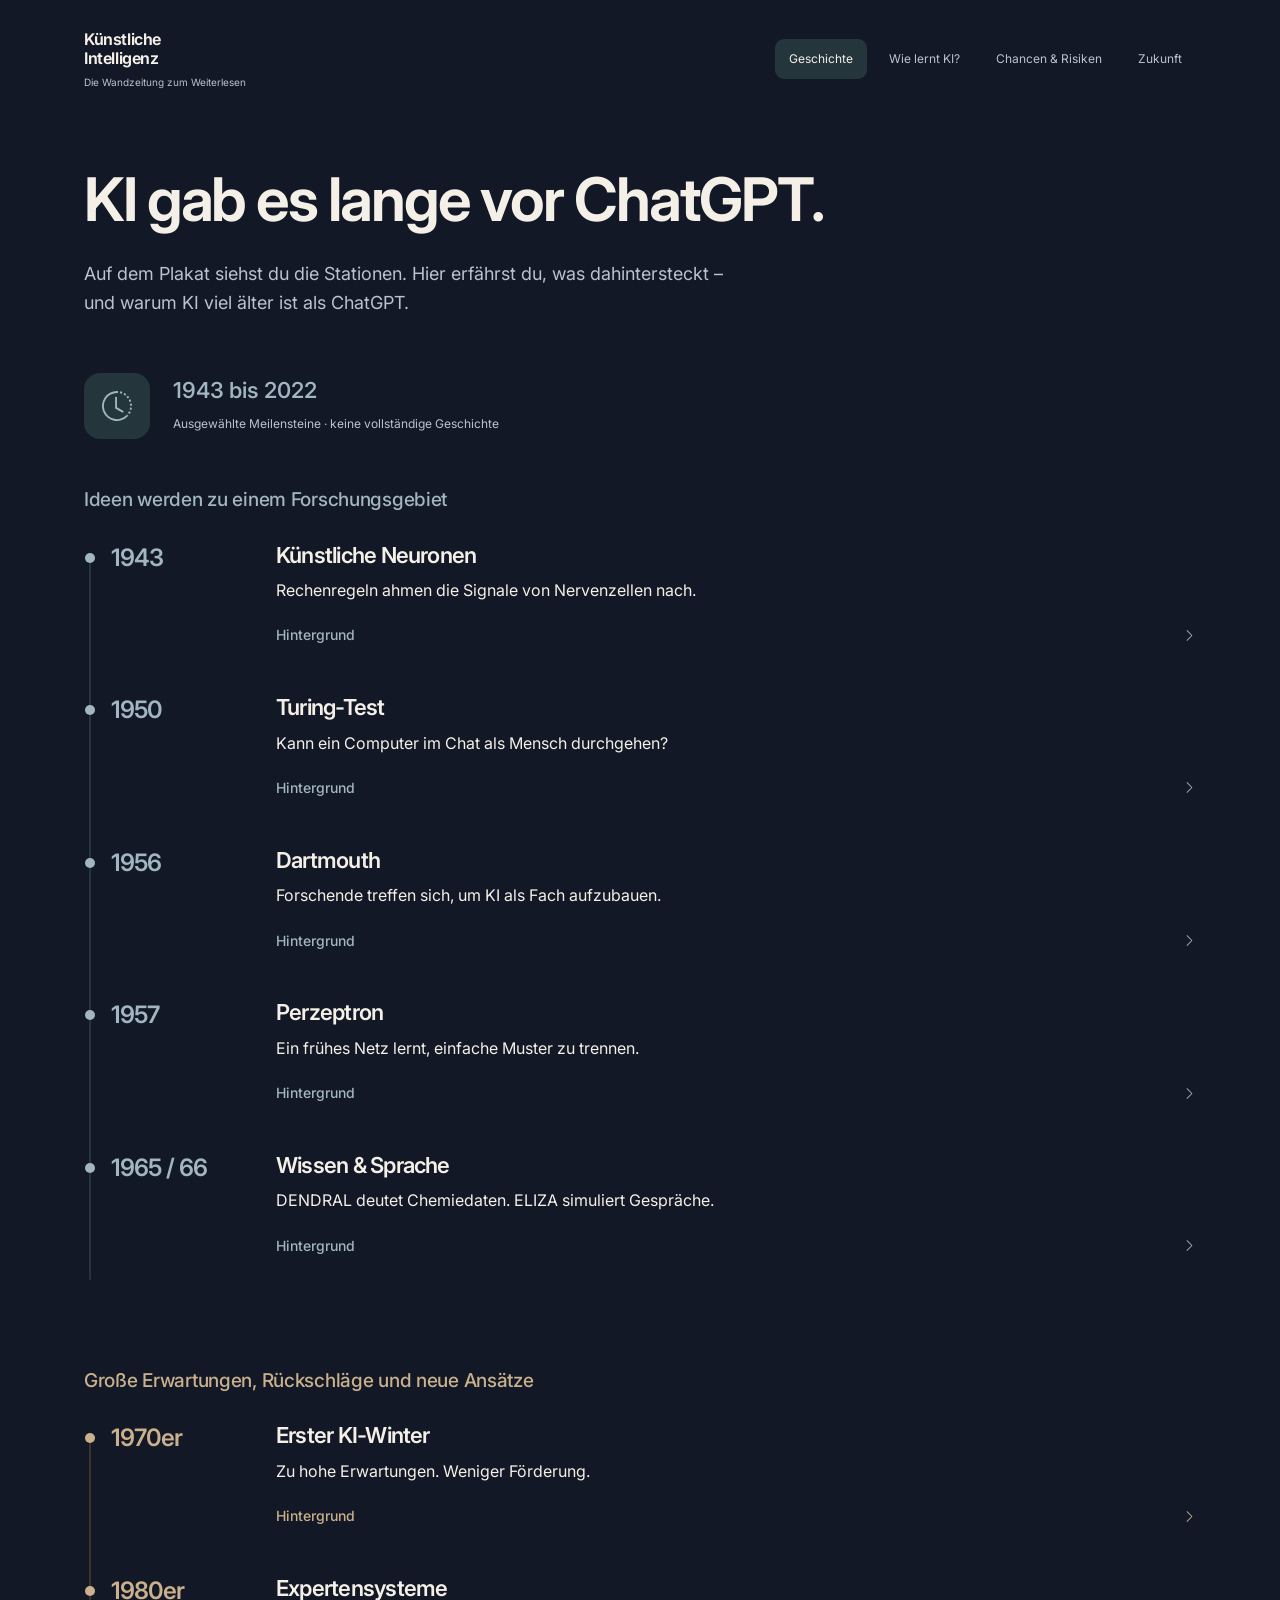
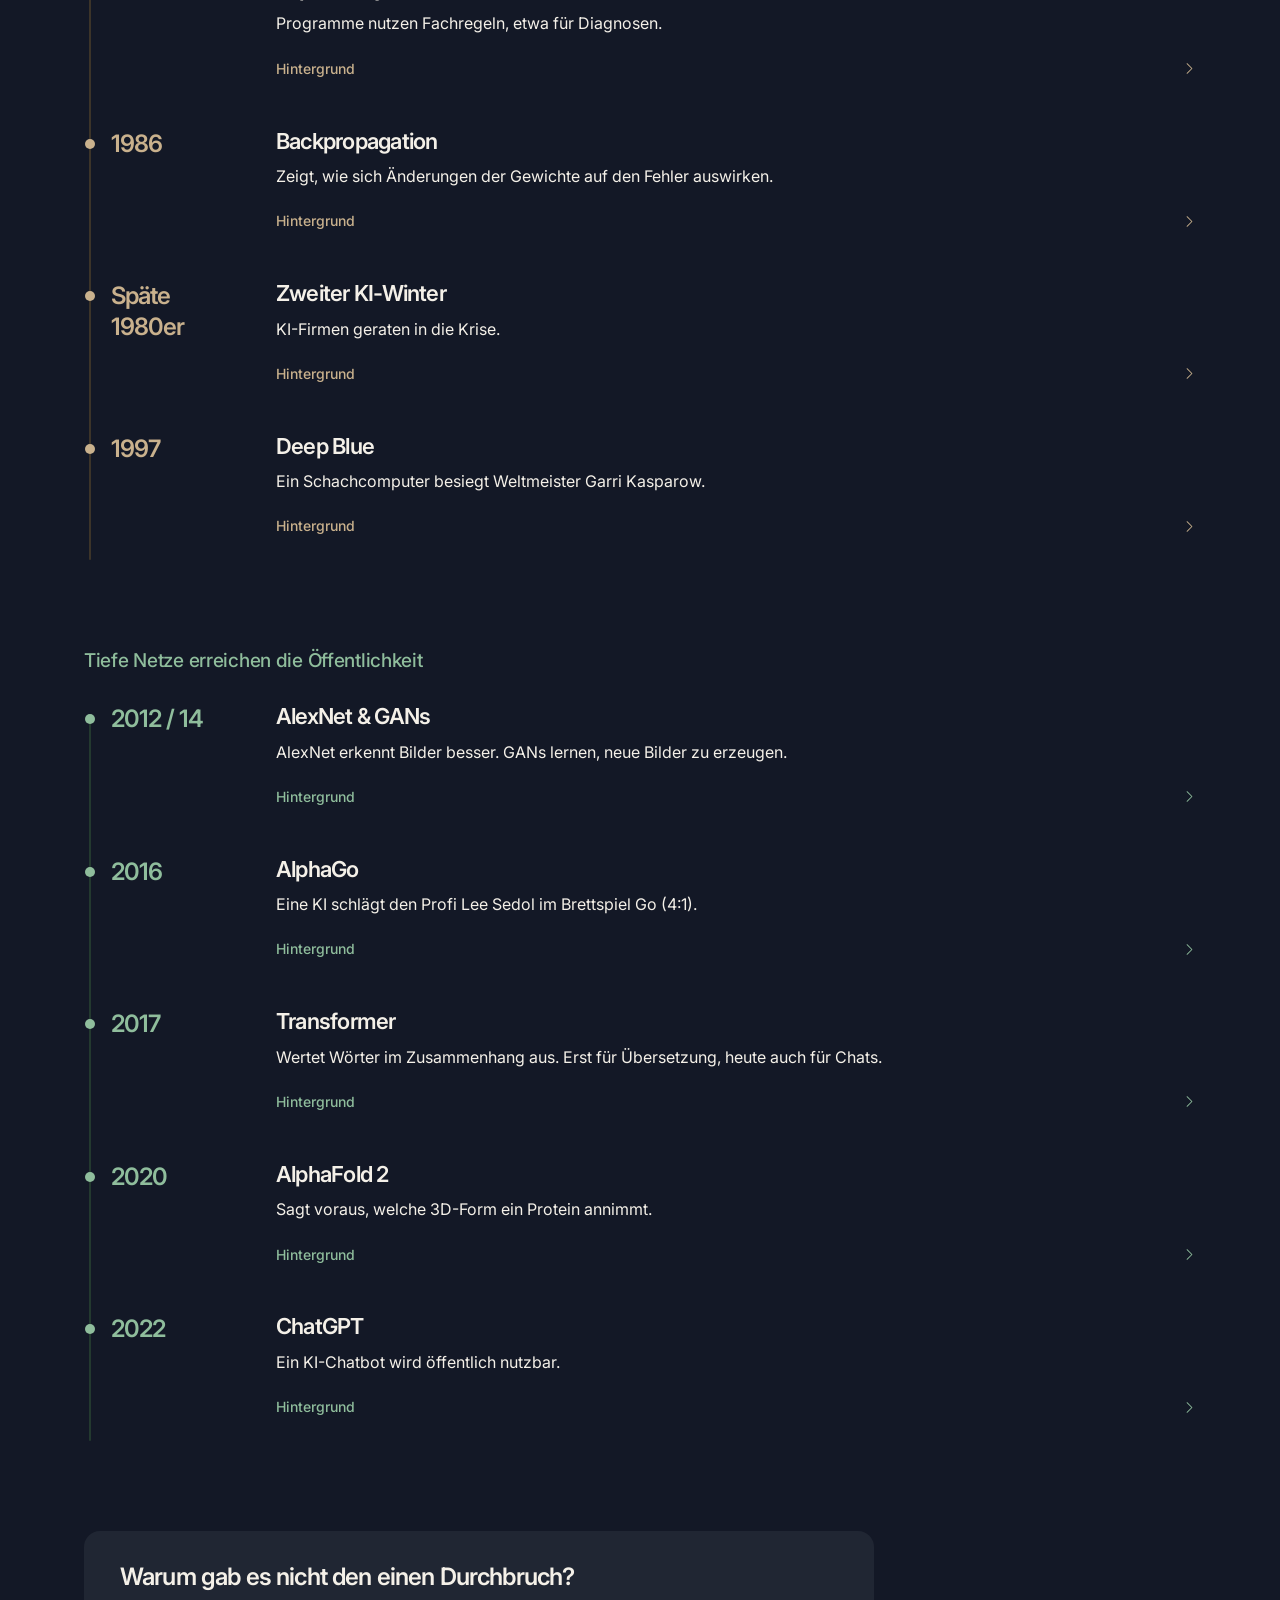
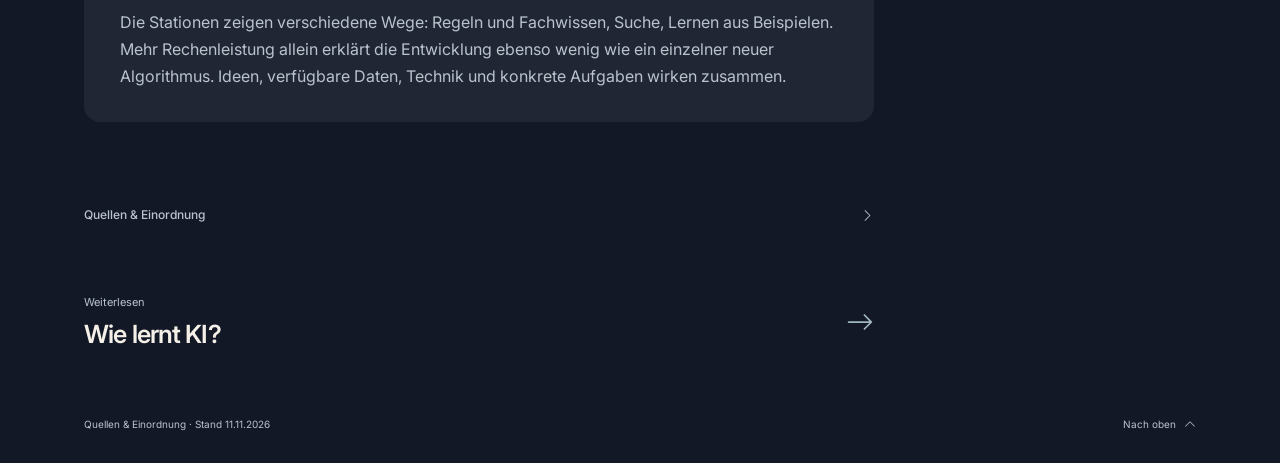
==== commit 3423558c: "Match the poster design and add researched topic explanations" ====
--- a/geschichte.html
+++ b/geschichte.html
@@ -1,48 +1,73 @@
-<!doctype html>
-<html lang="de"><head><meta charset="utf-8"><meta name="viewport" content="width=device-width,initial-scale=1"><meta name="theme-color" content="#131826"><meta name="description" content="KI gab es lange vor ChatGPT. – die digitale KI-Wandzeitung."><title>KI gab es lange vor ChatGPT. · KI-Wandzeitung</title><link rel="icon" href="assets/favicon.svg" type="image/svg+xml"><link rel="preload" href="assets/fonts/Inter.woff2" as="font" type="font/woff2" crossorigin><link rel="preload" href="assets/fonts/InstrumentSerif.woff2" as="font" type="font/woff2" crossorigin><link rel="stylesheet" href="styles.css"><script src="app.js" defer></script></head>
-<body class="page-geschichte"><a class="skip" href="#inhalt">Zum Inhalt</a>
-<header class="site-header"><a class="brand" href="geschichte.html">Künstliche <span>Intelligenz</span></a><button class="menu-toggle" hidden aria-expanded="false" aria-controls="navigation">Themen <svg class="icon" viewBox="0 0 16 16" fill="currentColor" aria-hidden="true">
+<!doctype html><html lang="de"><head><meta charset="utf-8"><meta name="viewport" content="width=device-width,initial-scale=1"><meta name="theme-color" content="#131826"><meta name="description" content="KI gab es lange vor ChatGPT. – Hintergründe, Beispiele und Erklärungen zur KI-Wandzeitung für Klassen 9–12."><title>KI gab es lange vor ChatGPT. · KI-Wandzeitung</title><link rel="icon" href="assets/favicon.svg" type="image/svg+xml"><link rel="preload" href="assets/fonts/Inter.woff2" as="font" type="font/woff2" crossorigin><link rel="stylesheet" href="styles.css"><script src="app.js" defer></script></head><body class="page-geschichte"><a class="skip" href="#inhalt">Zum Inhalt</a><header class="site-header"><a class="brand" href="geschichte.html">Künstliche<br>Intelligenz<span>Die Wandzeitung zum Weiterlesen</span></a><button class="menu-toggle" hidden aria-expanded="false" aria-controls="navigation">Themen <svg class="icon" viewBox="0 0 16 16" fill="currentColor" aria-hidden="true">
   <path fill-rule="evenodd" d="M4.646 1.646a.5.5 0 0 1 .708 0l6 6a.5.5 0 0 1 0 .708l-6 6a.5.5 0 0 1-.708-.708L10.293 8 4.646 2.354a.5.5 0 0 1 0-.708"/>
-</svg></button><nav id="navigation" aria-label="Themen"><a href="geschichte.html" aria-current="page">Geschichte</a><a href="lernen.html" >Wie lernt KI?</a><a href="chancen-risiken.html" >Chancen &amp; Risiken</a><a href="zukunft.html" >Zukunft</a></nav></header>
-<main id="inhalt"><header class="page-heading"><h1 aria-label="KI gab es lange vor ChatGPT.">KI gab es<br><em>lange vor ChatGPT.</em></h1><div class="history-mark" aria-label="1943 bis 2022"><span><svg class="icon" viewBox="0 0 16 16" fill="currentColor" aria-hidden="true">
+</svg></button><nav id="navigation" aria-label="Themen"><a href="geschichte.html" aria-current="page">Geschichte</a><a href="lernen.html" >Wie lernt KI?</a><a href="chancen-risiken.html" >Chancen &amp; Risiken</a><a href="zukunft.html" >Zukunft</a></nav></header><main id="inhalt"><header class="page-heading"><h1>KI gab es lange vor ChatGPT.</h1><p class="lead">Auf dem Plakat siehst du die Stationen. Hier erfährst du, was dahintersteckt – und warum KI viel älter ist als ChatGPT.</p></header><div class="history-intro blue"><span class="topic-icon"><svg class="icon" viewBox="0 0 16 16" fill="currentColor" aria-hidden="true">
   <path d="M8.515 1.019A7 7 0 0 0 8 1V0a8 8 0 0 1 .589.022zm2.004.45a7 7 0 0 0-.985-.299l.219-.976q.576.129 1.126.342zm1.37.71a7 7 0 0 0-.439-.27l.493-.87a8 8 0 0 1 .979.654l-.615.789a7 7 0 0 0-.418-.302zm1.834 1.79a7 7 0 0 0-.653-.796l.724-.69q.406.429.747.91zm.744 1.352a7 7 0 0 0-.214-.468l.893-.45a8 8 0 0 1 .45 1.088l-.95.313a7 7 0 0 0-.179-.483m.53 2.507a7 7 0 0 0-.1-1.025l.985-.17q.1.58.116 1.17zm-.131 1.538q.05-.254.081-.51l.993.123a8 8 0 0 1-.23 1.155l-.964-.267q.069-.247.12-.501m-.952 2.379q.276-.436.486-.908l.914.405q-.24.54-.555 1.038zm-.964 1.205q.183-.183.35-.378l.758.653a8 8 0 0 1-.401.432z"/>
   <path d="M8 1a7 7 0 1 0 4.95 11.95l.707.707A8.001 8.001 0 1 1 8 0z"/>
   <path d="M7.5 3a.5.5 0 0 1 .5.5v5.21l3.248 1.856a.5.5 0 0 1-.496.868l-3.5-2A.5.5 0 0 1 7 9V3.5a.5.5 0 0 1 .5-.5"/>
-</svg></span><p>1943<span>2022</span></p></div></header><div class="chronicle"><nav class="epoch-nav" aria-label="Zeitabschnitte"><a href="#zeit-1943"><span>1943</span><span>1966</span></a><a href="#zeit-1970"><span>1970</span><span>1997</span></a><a href="#zeit-2012"><span>2012</span><span>2022</span></a></nav><div class="epochs"><section id="zeit-1943" class="epoch blue" aria-label="1943 bis 1966"><div class="epoch-range" aria-hidden="true">1943<span>– 1966</span></div><ol class="timeline" start="1"><li class="timeline-entry"><div class="year">1943</div><details open><summary><h2>Künstliche Neuronen</h2><svg class="icon" viewBox="0 0 16 16" fill="currentColor" aria-hidden="true">
+</svg></span><p>1943 bis 2022<br><small>Ausgewählte Meilensteine · keine vollständige Geschichte</small></p></div><div class="epochs"><section class="epoch blue"><h2 class="epoch-title">Ideen werden zu einem Forschungsgebiet</h2><ol class="timeline" start="1"><li><span class="year">1943</span><div><h3>Künstliche Neuronen</h3><p>Rechenregeln ahmen die Signale von Nervenzellen nach.</p><details><summary>Hintergrund<svg class="icon" viewBox="0 0 16 16" fill="currentColor" aria-hidden="true">
   <path fill-rule="evenodd" d="M4.646 1.646a.5.5 0 0 1 .708 0l6 6a.5.5 0 0 1 0 .708l-6 6a.5.5 0 0 1-.708-.708L10.293 8 4.646 2.354a.5.5 0 0 1 0-.708"/>
-</svg></summary><div class="detail-copy"><p>Rechenregeln ahmen die Signale von Nervenzellen nach.</p></div></details></li><li class="timeline-entry"><div class="year">1950</div><details ><summary><h2>Turing-Test</h2><svg class="icon" viewBox="0 0 16 16" fill="currentColor" aria-hidden="true">
+</svg></summary><div class="detail-copy"><p>McCulloch und Pitts beschreiben Nervenzellen als stark vereinfachte Rechenelemente. Das ist eine mathematische Idee, noch kein heutiger Chatbot. Der wichtige Gedanke: Viele einfache Einheiten lassen sich zu einem Netz verbinden. Ein künstliches Neuron ist dabei kein nachgebautes Gehirn.</p><a class="citation" href="https://www.computerhistory.org/timeline/ai-robotics/">Quelle zu dieser Station <svg class="icon" viewBox="0 0 16 16" fill="currentColor" aria-hidden="true">
+  <path fill-rule="evenodd" d="M1 8a.5.5 0 0 1 .5-.5h11.793l-3.147-3.146a.5.5 0 0 1 .708-.708l4 4a.5.5 0 0 1 0 .708l-4 4a.5.5 0 0 1-.708-.708L13.293 8.5H1.5A.5.5 0 0 1 1 8"/>
+</svg></a></div></details></div></li><li><span class="year">1950</span><div><h3>Turing-Test</h3><p>Kann ein Computer im Chat als Mensch durchgehen?</p><details><summary>Hintergrund<svg class="icon" viewBox="0 0 16 16" fill="currentColor" aria-hidden="true">
   <path fill-rule="evenodd" d="M4.646 1.646a.5.5 0 0 1 .708 0l6 6a.5.5 0 0 1 0 .708l-6 6a.5.5 0 0 1-.708-.708L10.293 8 4.646 2.354a.5.5 0 0 1 0-.708"/>
-</svg></summary><div class="detail-copy"><p>Kann ein Computer im Chat als Mensch durchgehen?</p></div></details></li><li class="timeline-entry"><div class="year">1956</div><details ><summary><h2>Dartmouth</h2><svg class="icon" viewBox="0 0 16 16" fill="currentColor" aria-hidden="true">
+</svg></summary><div class="detail-copy"><p>Alan Turing schlägt ein Gespräch als Prüfidee vor: Kann eine Person anhand schriftlicher Antworten Mensch und Maschine unterscheiden? Das untersucht beobachtbares Verhalten. Eine überzeugende Unterhaltung allein beantwortet aber nicht, ob eine Maschine Bewusstsein besitzt oder ihre Aussagen wahr sind.</p><a class="citation" href="https://academic.oup.com/mind/article/LIX/236/433/986238">Quelle zu dieser Station <svg class="icon" viewBox="0 0 16 16" fill="currentColor" aria-hidden="true">
+  <path fill-rule="evenodd" d="M1 8a.5.5 0 0 1 .5-.5h11.793l-3.147-3.146a.5.5 0 0 1 .708-.708l4 4a.5.5 0 0 1 0 .708l-4 4a.5.5 0 0 1-.708-.708L13.293 8.5H1.5A.5.5 0 0 1 1 8"/>
+</svg></a></div></details></div></li><li><span class="year">1956</span><div><h3>Dartmouth</h3><p>Forschende treffen sich, um KI als Fach aufzubauen.</p><details><summary>Hintergrund<svg class="icon" viewBox="0 0 16 16" fill="currentColor" aria-hidden="true">
   <path fill-rule="evenodd" d="M4.646 1.646a.5.5 0 0 1 .708 0l6 6a.5.5 0 0 1 0 .708l-6 6a.5.5 0 0 1-.708-.708L10.293 8 4.646 2.354a.5.5 0 0 1 0-.708"/>
-</svg></summary><div class="detail-copy"><p>Forschende treffen sich, um KI als Fach aufzubauen.</p></div></details></li><li class="timeline-entry"><div class="year">1957</div><details ><summary><h2>Perzeptron</h2><svg class="icon" viewBox="0 0 16 16" fill="currentColor" aria-hidden="true">
+</svg></summary><div class="detail-copy"><p>Beim Dartmouth-Sommerprojekt wird „Artificial Intelligence“ zum Namen eines Forschungsgebiets. Dahinter steht die Idee, Aspekte von Lernen und Intelligenz mit Maschinen zu untersuchen. Der Name bezeichnet seitdem viele unterschiedliche Ansätze – nicht nur neuronale Netze.</p><a class="citation" href="https://ai.dartmouth.edu/our-story">Quelle zu dieser Station <svg class="icon" viewBox="0 0 16 16" fill="currentColor" aria-hidden="true">
+  <path fill-rule="evenodd" d="M1 8a.5.5 0 0 1 .5-.5h11.793l-3.147-3.146a.5.5 0 0 1 .708-.708l4 4a.5.5 0 0 1 0 .708l-4 4a.5.5 0 0 1-.708-.708L13.293 8.5H1.5A.5.5 0 0 1 1 8"/>
+</svg></a></div></details></div></li><li><span class="year">1957</span><div><h3>Perzeptron</h3><p>Ein frühes Netz lernt, einfache Muster zu trennen.</p><details><summary>Hintergrund<svg class="icon" viewBox="0 0 16 16" fill="currentColor" aria-hidden="true">
   <path fill-rule="evenodd" d="M4.646 1.646a.5.5 0 0 1 .708 0l6 6a.5.5 0 0 1 0 .708l-6 6a.5.5 0 0 1-.708-.708L10.293 8 4.646 2.354a.5.5 0 0 1 0-.708"/>
-</svg></summary><div class="detail-copy"><p>Ein frühes Netz lernt, einfache Muster zu trennen.</p></div></details></li><li class="timeline-entry"><div class="year">1965 / 66</div><details ><summary><h2>Wissen &amp; Sprache</h2><svg class="icon" viewBox="0 0 16 16" fill="currentColor" aria-hidden="true">
+</svg></summary><div class="detail-copy"><p>Frank Rosenblatts Perzeptron verändert Gewichte anhand von Beispielen. Damit kann es einfache Zuordnungen lernen, statt für jeden einzelnen Fall eine fertige Regel zu erhalten. Seine begrenzte Struktur ist viel einfacher als die tiefen Netze heutiger Bilderkennung.</p><a class="citation" href="https://www.ibm.com/think/topics/history-of-artificial-intelligence">Quelle zu dieser Station <svg class="icon" viewBox="0 0 16 16" fill="currentColor" aria-hidden="true">
+  <path fill-rule="evenodd" d="M1 8a.5.5 0 0 1 .5-.5h11.793l-3.147-3.146a.5.5 0 0 1 .708-.708l4 4a.5.5 0 0 1 0 .708l-4 4a.5.5 0 0 1-.708-.708L13.293 8.5H1.5A.5.5 0 0 1 1 8"/>
+</svg></a></div></details></div></li><li><span class="year">1965 / 66</span><div><h3>Wissen &amp; Sprache</h3><p>DENDRAL deutet Chemiedaten. ELIZA simuliert Gespräche.</p><details><summary>Hintergrund<svg class="icon" viewBox="0 0 16 16" fill="currentColor" aria-hidden="true">
   <path fill-rule="evenodd" d="M4.646 1.646a.5.5 0 0 1 .708 0l6 6a.5.5 0 0 1 0 .708l-6 6a.5.5 0 0 1-.708-.708L10.293 8 4.646 2.354a.5.5 0 0 1 0-.708"/>
-</svg></summary><div class="detail-copy"><p>DENDRAL deutet Chemiedaten. ELIZA simuliert Gespräche.</p></div></details></li></ol></section><section id="zeit-1970" class="epoch sand" aria-label="1970 bis 1997"><div class="epoch-range" aria-hidden="true">1970<span>– 1997</span></div><ol class="timeline" start="6"><li class="timeline-entry"><div class="year">1970er</div><details open><summary><h2>Erster KI-Winter</h2><svg class="icon" viewBox="0 0 16 16" fill="currentColor" aria-hidden="true">
+</svg></summary><div class="detail-copy"><p>Zwei sehr verschiedene Ideen: DENDRAL nutzt Fachwissen, um chemische Strukturen einzugrenzen. ELIZA reagiert auf Sprachmuster und formuliert passende Rückfragen. Dass eine Antwort menschlich klingt, bedeutet also schon damals nicht automatisch, dass ein Programm das Gespräch versteht.</p><a class="citation" href="https://www.computerhistory.org/timeline/ai-robotics/">Quelle zu dieser Station <svg class="icon" viewBox="0 0 16 16" fill="currentColor" aria-hidden="true">
+  <path fill-rule="evenodd" d="M1 8a.5.5 0 0 1 .5-.5h11.793l-3.147-3.146a.5.5 0 0 1 .708-.708l4 4a.5.5 0 0 1 0 .708l-4 4a.5.5 0 0 1-.708-.708L13.293 8.5H1.5A.5.5 0 0 1 1 8"/>
+</svg></a></div></details></div></li></ol></section><section class="epoch sand"><h2 class="epoch-title">Große Erwartungen, Rückschläge und neue Ansätze</h2><ol class="timeline" start="6"><li><span class="year">1970er</span><div><h3>Erster KI-Winter</h3><p>Zu hohe Erwartungen. Weniger Förderung.</p><details><summary>Hintergrund<svg class="icon" viewBox="0 0 16 16" fill="currentColor" aria-hidden="true">
   <path fill-rule="evenodd" d="M4.646 1.646a.5.5 0 0 1 .708 0l6 6a.5.5 0 0 1 0 .708l-6 6a.5.5 0 0 1-.708-.708L10.293 8 4.646 2.354a.5.5 0 0 1 0-.708"/>
-</svg></summary><div class="detail-copy"><p>Zu hohe Erwartungen. Weniger Förderung.</p></div></details></li><li class="timeline-entry"><div class="year">1980er</div><details ><summary><h2>Expertensysteme</h2><svg class="icon" viewBox="0 0 16 16" fill="currentColor" aria-hidden="true">
+</svg></summary><div class="detail-copy"><p>Große Versprechen treffen auf begrenzte Rechenleistung und schwierige Aufgaben. Wenn Ergebnisse hinter Erwartungen zurückbleiben, sinken Geld und Interesse. „KI-Winter“ meint eine solche Abkühlung – nicht, dass überall gleichzeitig jede KI-Forschung aufhört.</p><a class="citation" href="https://www.ibm.com/think/topics/history-of-artificial-intelligence">Quelle zu dieser Station <svg class="icon" viewBox="0 0 16 16" fill="currentColor" aria-hidden="true">
+  <path fill-rule="evenodd" d="M1 8a.5.5 0 0 1 .5-.5h11.793l-3.147-3.146a.5.5 0 0 1 .708-.708l4 4a.5.5 0 0 1 0 .708l-4 4a.5.5 0 0 1-.708-.708L13.293 8.5H1.5A.5.5 0 0 1 1 8"/>
+</svg></a></div></details></div></li><li><span class="year">1980er</span><div><h3>Expertensysteme</h3><p>Programme nutzen Fachregeln, etwa für Diagnosen.</p><details><summary>Hintergrund<svg class="icon" viewBox="0 0 16 16" fill="currentColor" aria-hidden="true">
   <path fill-rule="evenodd" d="M4.646 1.646a.5.5 0 0 1 .708 0l6 6a.5.5 0 0 1 0 .708l-6 6a.5.5 0 0 1-.708-.708L10.293 8 4.646 2.354a.5.5 0 0 1 0-.708"/>
-</svg></summary><div class="detail-copy"><p>Programme nutzen Fachregeln, etwa für Diagnosen.</p></div></details></li><li class="timeline-entry"><div class="year">1986</div><details ><summary><h2>Backpropagation</h2><svg class="icon" viewBox="0 0 16 16" fill="currentColor" aria-hidden="true">
+</svg></summary><div class="detail-copy"><p>Expertensysteme speichern Fachwissen etwa als Wenn-dann-Regeln. Beispiel einer vereinfachten Regel: Wenn bestimmte Symptome vorliegen, prüfe eine bestimmte Ursache. Solche Systeme können in eng begrenzten Bereichen helfen. Ihr Wissen muss jedoch aufwendig eingegeben und gepflegt werden.</p><a class="citation" href="https://www.computerhistory.org/timeline/ai-robotics/">Quelle zu dieser Station <svg class="icon" viewBox="0 0 16 16" fill="currentColor" aria-hidden="true">
+  <path fill-rule="evenodd" d="M1 8a.5.5 0 0 1 .5-.5h11.793l-3.147-3.146a.5.5 0 0 1 .708-.708l4 4a.5.5 0 0 1 0 .708l-4 4a.5.5 0 0 1-.708-.708L13.293 8.5H1.5A.5.5 0 0 1 1 8"/>
+</svg></a></div></details></div></li><li><span class="year">1986</span><div><h3>Backpropagation</h3><p>Zeigt, wie sich Änderungen der Gewichte auf den Fehler auswirken.</p><details><summary>Hintergrund<svg class="icon" viewBox="0 0 16 16" fill="currentColor" aria-hidden="true">
   <path fill-rule="evenodd" d="M4.646 1.646a.5.5 0 0 1 .708 0l6 6a.5.5 0 0 1 0 .708l-6 6a.5.5 0 0 1-.708-.708L10.293 8 4.646 2.354a.5.5 0 0 1 0-.708"/>
-</svg></summary><div class="detail-copy"><p>Zeigt, wie sich Änderungen der Gewichte auf den Fehler auswirken.</p></div></details></li><li class="timeline-entry"><div class="year">Späte 1980er</div><details ><summary><h2>Zweiter KI-Winter</h2><svg class="icon" viewBox="0 0 16 16" fill="currentColor" aria-hidden="true">
+</svg></summary><div class="detail-copy"><p>Rumelhart, Hinton und Williams zeigen, wie Fehler durch mehrere Netzschichten zurückgerechnet werden können. Die dabei berechneten Gradienten helfen, Gewichte anzupassen. So wird Lernen in mehrschichtigen Netzen praktikabler. Der Artikel ist ein wichtiger Meilenstein, nicht der Anfang jeder Idee dazu.</p><a class="citation" href="https://www.nature.com/articles/323533a0">Quelle zu dieser Station <svg class="icon" viewBox="0 0 16 16" fill="currentColor" aria-hidden="true">
+  <path fill-rule="evenodd" d="M1 8a.5.5 0 0 1 .5-.5h11.793l-3.147-3.146a.5.5 0 0 1 .708-.708l4 4a.5.5 0 0 1 0 .708l-4 4a.5.5 0 0 1-.708-.708L13.293 8.5H1.5A.5.5 0 0 1 1 8"/>
+</svg></a></div></details></div></li><li><span class="year">Späte 1980er</span><div><h3>Zweiter KI-Winter</h3><p>KI-Firmen geraten in die Krise.</p><details><summary>Hintergrund<svg class="icon" viewBox="0 0 16 16" fill="currentColor" aria-hidden="true">
   <path fill-rule="evenodd" d="M4.646 1.646a.5.5 0 0 1 .708 0l6 6a.5.5 0 0 1 0 .708l-6 6a.5.5 0 0 1-.708-.708L10.293 8 4.646 2.354a.5.5 0 0 1 0-.708"/>
-</svg></summary><div class="detail-copy"><p>KI-Firmen geraten in die Krise.</p></div></details></li><li class="timeline-entry"><div class="year">1997</div><details ><summary><h2>Deep Blue</h2><svg class="icon" viewBox="0 0 16 16" fill="currentColor" aria-hidden="true">
+</svg></summary><div class="detail-copy"><p>Auch der Boom der Expertensysteme stößt an Grenzen: Entwicklung und Wartung sind teuer, Erwartungen zu hoch. Unternehmen geraten unter Druck. Die Forschung verschwindet trotzdem nicht; manche ihrer Methoden werden später in anderen Zusammenhängen weiterentwickelt.</p><a class="citation" href="https://www.ibm.com/think/topics/history-of-artificial-intelligence">Quelle zu dieser Station <svg class="icon" viewBox="0 0 16 16" fill="currentColor" aria-hidden="true">
+  <path fill-rule="evenodd" d="M1 8a.5.5 0 0 1 .5-.5h11.793l-3.147-3.146a.5.5 0 0 1 .708-.708l4 4a.5.5 0 0 1 0 .708l-4 4a.5.5 0 0 1-.708-.708L13.293 8.5H1.5A.5.5 0 0 1 1 8"/>
+</svg></a></div></details></div></li><li><span class="year">1997</span><div><h3>Deep Blue</h3><p>Ein Schachcomputer besiegt Weltmeister Garri Kasparow.</p><details><summary>Hintergrund<svg class="icon" viewBox="0 0 16 16" fill="currentColor" aria-hidden="true">
   <path fill-rule="evenodd" d="M4.646 1.646a.5.5 0 0 1 .708 0l6 6a.5.5 0 0 1 0 .708l-6 6a.5.5 0 0 1-.708-.708L10.293 8 4.646 2.354a.5.5 0 0 1 0-.708"/>
-</svg></summary><div class="detail-copy"><p>Ein Schachcomputer besiegt Weltmeister Garri Kasparow.</p></div></details></li></ol></section><section id="zeit-2012" class="epoch green" aria-label="2012 bis 2022"><div class="epoch-range" aria-hidden="true">2012<span>– 2022</span></div><ol class="timeline" start="11"><li class="timeline-entry"><div class="year">2012 / 14</div><details open><summary><h2>AlexNet &amp; GANs</h2><svg class="icon" viewBox="0 0 16 16" fill="currentColor" aria-hidden="true">
+</svg></summary><div class="detail-copy"><p>IBMs Deep Blue gewinnt 1997 einen Wettkampf gegen Schachweltmeister Garri Kasparow. Das System verbindet die Suche nach möglichen Zügen mit Schachwissen und spezialisierter Technik. Ein Erfolg in Schach zeigt eine starke Spezialfähigkeit – nicht automatisch allgemeine menschliche Intelligenz.</p><a class="citation" href="https://www.ibm.com/history/deep-blue">Quelle zu dieser Station <svg class="icon" viewBox="0 0 16 16" fill="currentColor" aria-hidden="true">
+  <path fill-rule="evenodd" d="M1 8a.5.5 0 0 1 .5-.5h11.793l-3.147-3.146a.5.5 0 0 1 .708-.708l4 4a.5.5 0 0 1 0 .708l-4 4a.5.5 0 0 1-.708-.708L13.293 8.5H1.5A.5.5 0 0 1 1 8"/>
+</svg></a></div></details></div></li></ol></section><section class="epoch green"><h2 class="epoch-title">Tiefe Netze erreichen die Öffentlichkeit</h2><ol class="timeline" start="11"><li><span class="year">2012 / 14</span><div><h3>AlexNet &amp; GANs</h3><p>AlexNet erkennt Bilder besser. GANs lernen, neue Bilder zu erzeugen.</p><details><summary>Hintergrund<svg class="icon" viewBox="0 0 16 16" fill="currentColor" aria-hidden="true">
   <path fill-rule="evenodd" d="M4.646 1.646a.5.5 0 0 1 .708 0l6 6a.5.5 0 0 1 0 .708l-6 6a.5.5 0 0 1-.708-.708L10.293 8 4.646 2.354a.5.5 0 0 1 0-.708"/>
-</svg></summary><div class="detail-copy"><p>AlexNet erkennt Bilder besser. GANs lernen, neue Bilder zu erzeugen.</p></div></details></li><li class="timeline-entry"><div class="year">2016</div><details ><summary><h2>AlphaGo</h2><svg class="icon" viewBox="0 0 16 16" fill="currentColor" aria-hidden="true">
+</svg></summary><div class="detail-copy"><p>AlexNet zeigt 2012 die Leistungsfähigkeit tiefer Netze bei der Bildklassifikation. GANs verbinden ab 2014 zwei Netze: eines erzeugt Beispiele, das andere versucht, echte von erzeugten zu unterscheiden. Erkennen und Erzeugen sind verschiedene Aufgaben, die beide mit Netzen bearbeitet werden können.</p><a class="citation" href="https://arxiv.org/abs/1406.2661">Quelle zu dieser Station <svg class="icon" viewBox="0 0 16 16" fill="currentColor" aria-hidden="true">
+  <path fill-rule="evenodd" d="M1 8a.5.5 0 0 1 .5-.5h11.793l-3.147-3.146a.5.5 0 0 1 .708-.708l4 4a.5.5 0 0 1 0 .708l-4 4a.5.5 0 0 1-.708-.708L13.293 8.5H1.5A.5.5 0 0 1 1 8"/>
+</svg></a></div></details></div></li><li><span class="year">2016</span><div><h3>AlphaGo</h3><p>Eine KI schlägt den Profi Lee Sedol im Brettspiel Go (4:1).</p><details><summary>Hintergrund<svg class="icon" viewBox="0 0 16 16" fill="currentColor" aria-hidden="true">
   <path fill-rule="evenodd" d="M4.646 1.646a.5.5 0 0 1 .708 0l6 6a.5.5 0 0 1 0 .708l-6 6a.5.5 0 0 1-.708-.708L10.293 8 4.646 2.354a.5.5 0 0 1 0-.708"/>
-</svg></summary><div class="detail-copy"><p>Eine KI schlägt den Profi Lee Sedol im Brettspiel Go (4:1).</p></div></details></li><li class="timeline-entry"><div class="year">2017</div><details ><summary><h2>Transformer</h2><svg class="icon" viewBox="0 0 16 16" fill="currentColor" aria-hidden="true">
+</svg></summary><div class="detail-copy"><p>AlphaGo besiegt 2016 den Go-Profi Lee Sedol. Das System verbindet neuronale Netze mit Suche und verbessert sich auch durch Spiele gegen sich selbst. Go gilt wegen seiner vielen möglichen Stellungen als große Herausforderung. Der Erfolg betrifft ein Spiel mit klaren Regeln.</p><a class="citation" href="https://deepmind.google/research/alphago/">Quelle zu dieser Station <svg class="icon" viewBox="0 0 16 16" fill="currentColor" aria-hidden="true">
+  <path fill-rule="evenodd" d="M1 8a.5.5 0 0 1 .5-.5h11.793l-3.147-3.146a.5.5 0 0 1 .708-.708l4 4a.5.5 0 0 1 0 .708l-4 4a.5.5 0 0 1-.708-.708L13.293 8.5H1.5A.5.5 0 0 1 1 8"/>
+</svg></a></div></details></div></li><li><span class="year">2017</span><div><h3>Transformer</h3><p>Wertet Wörter im Zusammenhang aus. Erst für Übersetzung, heute auch für Chats.</p><details><summary>Hintergrund<svg class="icon" viewBox="0 0 16 16" fill="currentColor" aria-hidden="true">
   <path fill-rule="evenodd" d="M4.646 1.646a.5.5 0 0 1 .708 0l6 6a.5.5 0 0 1 0 .708l-6 6a.5.5 0 0 1-.708-.708L10.293 8 4.646 2.354a.5.5 0 0 1 0-.708"/>
-</svg></summary><div class="detail-copy"><p>Wertet Wörter im Zusammenhang aus. Erst für Übersetzung, heute auch für Chats.</p></div></details></li><li class="timeline-entry"><div class="year">2020</div><details ><summary><h2>AlphaFold 2</h2><svg class="icon" viewBox="0 0 16 16" fill="currentColor" aria-hidden="true">
+</svg></summary><div class="detail-copy"><p>Transformer nutzen „Attention“: Beim Verarbeiten eines Textes werden Beziehungen zwischen seinen Bestandteilen gewichtet. So lassen sich auch weiter auseinanderliegende Wörter berücksichtigen. Diese Architektur wird eine wichtige Grundlage vieler Sprachmodelle. Sie ist eine Rechenmethode und keine Erklärung menschlichen Denkens.</p><a class="citation" href="https://research.google/pubs/attention-is-all-you-need/">Quelle zu dieser Station <svg class="icon" viewBox="0 0 16 16" fill="currentColor" aria-hidden="true">
+  <path fill-rule="evenodd" d="M1 8a.5.5 0 0 1 .5-.5h11.793l-3.147-3.146a.5.5 0 0 1 .708-.708l4 4a.5.5 0 0 1 0 .708l-4 4a.5.5 0 0 1-.708-.708L13.293 8.5H1.5A.5.5 0 0 1 1 8"/>
+</svg></a></div></details></div></li><li><span class="year">2020</span><div><h3>AlphaFold 2</h3><p>Sagt voraus, welche 3D-Form ein Protein annimmt.</p><details><summary>Hintergrund<svg class="icon" viewBox="0 0 16 16" fill="currentColor" aria-hidden="true">
   <path fill-rule="evenodd" d="M4.646 1.646a.5.5 0 0 1 .708 0l6 6a.5.5 0 0 1 0 .708l-6 6a.5.5 0 0 1-.708-.708L10.293 8 4.646 2.354a.5.5 0 0 1 0-.708"/>
-</svg></summary><div class="detail-copy"><p>Sagt voraus, welche 3D-Form ein Protein annimmt.</p></div></details></li><li class="timeline-entry"><div class="year">2022</div><details ><summary><h2>ChatGPT</h2><svg class="icon" viewBox="0 0 16 16" fill="currentColor" aria-hidden="true">
+</svg></summary><div class="detail-copy"><p>AlphaFold 2 erzielt 2020 bei CASP große Fortschritte bei der Vorhersage von Proteinstrukturen. Proteine sind Moleküle, deren räumliche Form für ihre Funktion wichtig ist. Eine berechnete Struktur hilft der Forschung, ersetzt aber nicht automatisch Experimente oder die Prüfung eines Medikaments.</p><a class="citation" href="https://www.nature.com/articles/s41586-021-03819-2">Quelle zu dieser Station <svg class="icon" viewBox="0 0 16 16" fill="currentColor" aria-hidden="true">
+  <path fill-rule="evenodd" d="M1 8a.5.5 0 0 1 .5-.5h11.793l-3.147-3.146a.5.5 0 0 1 .708-.708l4 4a.5.5 0 0 1 0 .708l-4 4a.5.5 0 0 1-.708-.708L13.293 8.5H1.5A.5.5 0 0 1 1 8"/>
+</svg></a></div></details></div></li><li><span class="year">2022</span><div><h3>ChatGPT</h3><p>Ein KI-Chatbot wird öffentlich nutzbar.</p><details><summary>Hintergrund<svg class="icon" viewBox="0 0 16 16" fill="currentColor" aria-hidden="true">
   <path fill-rule="evenodd" d="M4.646 1.646a.5.5 0 0 1 .708 0l6 6a.5.5 0 0 1 0 .708l-6 6a.5.5 0 0 1-.708-.708L10.293 8 4.646 2.354a.5.5 0 0 1 0-.708"/>
-</svg></summary><div class="detail-copy"><p>Ein KI-Chatbot wird öffentlich nutzbar.</p></div></details></li></ol></section></div></div><aside class="sources" aria-label="Quellen"><details ><summary>Quellen &amp; Einordnung<svg class="icon" viewBox="0 0 16 16" fill="currentColor" aria-hidden="true">
+</svg></summary><div class="detail-copy"><p>Mit ChatGPT wird 2022 ein Sprachmodell über eine einfache Chatoberfläche für ein breites Publikum zugänglich. Menschen können nachfragen, Texte umformulieren oder Ideen sammeln. Das System kann trotzdem überzeugend falsche Antworten geben. Der große öffentliche Moment baut auf Jahrzehnten Forschung auf.</p><a class="citation" href="https://openai.com/index/chatgpt/">Quelle zu dieser Station <svg class="icon" viewBox="0 0 16 16" fill="currentColor" aria-hidden="true">
+  <path fill-rule="evenodd" d="M1 8a.5.5 0 0 1 .5-.5h11.793l-3.147-3.146a.5.5 0 0 1 .708-.708l4 4a.5.5 0 0 1 0 .708l-4 4a.5.5 0 0 1-.708-.708L13.293 8.5H1.5A.5.5 0 0 1 1 8"/>
+</svg></a></div></details></div></li></ol></section></div><section class="takeaway"><h2>Warum gab es nicht den einen Durchbruch?</h2><p>Die Stationen zeigen verschiedene Wege: Regeln und Fachwissen, Suche, Lernen aus Beispielen. Mehr Rechenleistung allein erklärt die Entwicklung ebenso wenig wie ein einzelner neuer Algorithmus. Ideen, verfügbare Daten, Technik und konkrete Aufgaben wirken zusammen.</p></section><aside class="sources" aria-label="Quellen"><details ><summary>Quellen &amp; Einordnung<svg class="icon" viewBox="0 0 16 16" fill="currentColor" aria-hidden="true">
   <path fill-rule="evenodd" d="M4.646 1.646a.5.5 0 0 1 .708 0l6 6a.5.5 0 0 1 0 .708l-6 6a.5.5 0 0 1-.708-.708L10.293 8 4.646 2.354a.5.5 0 0 1 0-.708"/>
-</svg></summary><div class="detail-copy"><p>Ausgewählte Meilensteine, keine vollständige Forschungsgeschichte. Zeitabstände sind nicht maßstabsgetreu. Quellenrecherche: 24.10.–11.11.2026.</p><ul><li><a href="https://www.computerhistory.org/timeline/ai-robotics/">Computer History Museum · AI &amp; Robotics</a></li><li><a href="https://ai100.stanford.edu/about/history">Stanford · Geschichte der KI</a></li><li><a href="https://www.ibm.com/think/topics/history-of-artificial-intelligence">IBM · Geschichte der KI</a></li><li><a href="https://www.ibm.com/history/deep-blue">IBM · Deep Blue</a></li><li><a href="https://www.cs.toronto.edu/~kriz/imagenet_classification_with_deep_convolutional.pdf">AlexNet · Originalpublikation</a></li><li><a href="https://arxiv.org/abs/1406.2661">GANs · Originalpublikation</a></li><li><a href="https://www.nature.com/articles/323533a0">Backpropagation · Originalpublikation</a></li><li><a href="https://deepmind.google/research/alphago/">DeepMind · AlphaGo</a></li><li><a href="https://research.google/pubs/attention-is-all-you-need/">Google · Attention Is All You Need</a></li><li><a href="https://deepmind.google/science/alphafold/">DeepMind · AlphaFold</a></li><li><a href="https://openai.com/index/chatgpt/">OpenAI · ChatGPT-Ankündigung</a></li></ul></div></details></aside>
-<a class="next-page" href="lernen.html"><span>Weiterlesen<strong>Wie lernt KI?</strong></span><svg class="icon" viewBox="0 0 16 16" fill="currentColor" aria-hidden="true">
+</svg></summary><div class="detail-copy"><p>Ausgewählte Meilensteine, keine vollständige Forschungsgeschichte. Zeitabstände sind nicht maßstabsgetreu. Quellenrecherche: 24.10.–11.11.2026.</p><ul><li><a href="https://www.computerhistory.org/timeline/ai-robotics/">Computer History Museum · AI &amp; Robotics</a></li><li><a href="https://ai100.stanford.edu/about/history">Stanford · Geschichte der KI</a></li><li><a href="https://www.ibm.com/think/topics/history-of-artificial-intelligence">IBM · Geschichte der KI</a></li><li><a href="https://www.ibm.com/history/deep-blue">IBM · Deep Blue</a></li><li><a href="https://www.cs.toronto.edu/~kriz/imagenet_classification_with_deep_convolutional.pdf">AlexNet · Originalpublikation</a></li><li><a href="https://arxiv.org/abs/1406.2661">GANs · Originalpublikation</a></li><li><a href="https://www.nature.com/articles/323533a0">Backpropagation · Originalpublikation</a></li><li><a href="https://deepmind.google/research/alphago/">DeepMind · AlphaGo</a></li><li><a href="https://research.google/pubs/attention-is-all-you-need/">Google · Attention Is All You Need</a></li><li><a href="https://deepmind.google/science/alphafold/">DeepMind · AlphaFold</a></li><li><a href="https://openai.com/index/chatgpt/">OpenAI · ChatGPT-Ankündigung</a></li></ul></div></details></aside><a class="next-page" href="lernen.html"><span>Weiterlesen<strong>Wie lernt KI?</strong></span><svg class="icon" viewBox="0 0 16 16" fill="currentColor" aria-hidden="true">
   <path fill-rule="evenodd" d="M1 8a.5.5 0 0 1 .5-.5h11.793l-3.147-3.146a.5.5 0 0 1 .708-.708l4 4a.5.5 0 0 1 0 .708l-4 4a.5.5 0 0 1-.708-.708L13.293 8.5H1.5A.5.5 0 0 1 1 8"/>
-</svg></a></main><footer class="site-footer"><a href="https://github.com/bennetze/ki-wandzeitung">KI-Wandzeitung · Projekt & Quellen</a><a href="#inhalt">Nach oben <svg class="icon" viewBox="0 0 16 16" fill="currentColor" aria-hidden="true">
+</svg></a></main><footer class="site-footer"><a href="QUELLEN.md">Quellen & Einordnung · Stand 11.11.2026</a><a href="#inhalt">Nach oben <svg class="icon" viewBox="0 0 16 16" fill="currentColor" aria-hidden="true">
   <path fill-rule="evenodd" d="M7.646 4.646a.5.5 0 0 1 .708 0l6 6a.5.5 0 0 1-.708.708L8 5.707l-5.646 5.647a.5.5 0 0 1-.708-.708z"/>
 </svg></a></footer></body></html>
--- a/styles.css
+++ b/styles.css
@@ -1,30 +1,12 @@
-@font-face{font-family:Inter;src:url('assets/fonts/Inter.woff2') format('woff2');font-weight:100 900;font-display:swap}
-@font-face{font-family:'Instrument Serif';src:url('assets/fonts/InstrumentSerif.woff2') format('woff2');font-weight:400;font-display:swap}
-:root{color-scheme:dark;--bg:#131826;--text:#F4F0E8;--secondary:#B9C3CE;--line:#414B59;--blue:#A1B6C0;--green:#8FBD9C;--red:#DE8A7C;--sand:#C9B18D;--blue-field:#25353C;--green-field:#23392F;--red-field:#402A29;--sand-field:#3C3429;--learning-blue:#B9D8EB;--learning-green:#B3DEC5;--learning-red:#F6AD9D;--page-padding:clamp(22px,5.4vw,90px)}
-*{box-sizing:border-box}html{scroll-behavior:smooth;scroll-padding-top:36px}body{margin:0;background:var(--bg);color:var(--text);font:400 17px/1.65 Inter,sans-serif;-webkit-font-smoothing:antialiased}a{color:inherit;text-underline-offset:5px}button{font:inherit}button,summary{cursor:pointer;-webkit-tap-highlight-color:transparent}a,button,summary{touch-action:manipulation}a:focus-visible,button:focus-visible,summary:focus-visible{outline:2px solid var(--learning-blue);outline-offset:7px;border-radius:3px}.icon{display:block;width:1.4em;height:1.4em;flex-shrink:0}.blue{--accent:var(--blue);color:var(--blue)}.green{--accent:var(--green);color:var(--green)}.red{--accent:var(--red);color:var(--red)}.sand{--accent:var(--sand);color:var(--sand)}
-.skip{position:fixed;z-index:100;left:20px;top:15px;background:var(--text);color:var(--bg);padding:8px 18px;transform:translateY(-180%)}.skip:focus{transform:none}.site-header{max-width:1536px;margin:auto;padding:32px var(--page-padding);display:flex;justify-content:space-between;align-items:center;gap:32px}.brand{font-size:13px;font-weight:550;line-height:1.15;text-decoration:none;flex-shrink:0}.brand span{font:400 29px/1 'Instrument Serif',serif;display:block;letter-spacing:-.02em;color:var(--sand)}#navigation{display:flex;gap:clamp(20px,2.5vw,44px);align-items:center}#navigation a{padding:12px 0;text-decoration:none;font-size:13px;color:var(--secondary);position:relative;white-space:nowrap}#navigation a::after{content:'';position:absolute;bottom:5px;left:0;right:0;height:2px;border-radius:1px;background:var(--sand);transform:scaleX(0);transform-origin:left;transition:transform .2s}#navigation a:hover,#navigation a[aria-current]{color:var(--text)}#navigation a:hover::after,#navigation a[aria-current]::after{transform:scaleX(1)}.menu-toggle{display:none;align-items:center;gap:12px;background:none;color:var(--text);border:0;padding:10px 0;font-size:14px}.menu-toggle .icon{width:14px;height:14px;transition:transform .2s}.menu-toggle[aria-expanded=true] .icon{transform:rotate(90deg)}
-main{max-width:1440px;padding:0 var(--page-padding);margin:auto}.page-heading{padding:clamp(44px,7vw,100px) 0 clamp(64px,8vw,114px);display:flex;align-items:flex-end;justify-content:space-between;gap:clamp(32px,6vw,90px)}h1{font-size:clamp(48px,6vw,86px);font-weight:450;line-height:1.06;letter-spacing:-.06em;margin:0;flex:1;min-width:0}h1 em{font:400 1.22em/.96 'Instrument Serif',serif;letter-spacing:-.035em;color:var(--sand);display:inline-block;margin-top:.035em}h2,h3,p{margin:0}h2{font-size:26px;line-height:1.2;letter-spacing:-.035em;font-weight:500}h3{font-size:13px;line-height:1.5;font-weight:550;letter-spacing:.01em}.lead{max-width:285px;flex:0 0 28%;font-size:19px;line-height:1.55;color:var(--secondary);padding-bottom:4px}
-/* Disclosures are part of the typography, rather than another row of controls. */
-summary{display:flex;align-items:center;justify-content:space-between;gap:20px;list-style:none;min-height:44px}summary::-webkit-details-marker{display:none}summary>.icon{width:16px;height:16px;color:var(--accent,var(--secondary));transition:transform .2s;flex-shrink:0}details[open]>summary>.icon{transform:rotate(90deg)}summary:hover h2,summary:hover h3{color:var(--accent,var(--sand))}.detail-copy{padding-top:17px;max-width:42em;font-size:16px;line-height:1.7;color:var(--secondary)}details[open]>.detail-copy{animation:unfold .22s ease-out}.topic-icon{color:var(--accent);flex-shrink:0}.topic-icon .icon{width:36px;height:36px}
-/* History: a continuous chronological reading axis and a quiet marginal index. */
-.page-geschichte h1{font-size:clamp(48px,5.5vw,79px)}.history-mark{display:flex;gap:24px;align-items:flex-start;flex-shrink:0;color:var(--blue);padding-bottom:5px}.history-mark>.icon,.history-mark>span .icon{width:30px;height:30px;margin-top:9px}.history-mark p{font:400 clamp(60px,7vw,100px)/.82 'Instrument Serif',serif;letter-spacing:-.04em}.history-mark p span{display:block;margin:13px 0 0 29px;color:var(--green)}.chronicle{display:grid;grid-template-columns:145px minmax(0,1fr);gap:clamp(36px,6vw,86px)}.epoch-nav{position:sticky;top:40px;align-self:start;display:grid;gap:24px;padding-top:8px}.epoch-nav a{display:flex;justify-content:space-between;gap:12px;text-decoration:none;font-size:12px;font-variant-numeric:tabular-nums;color:var(--secondary);padding:8px 0;border-bottom:1px solid var(--line)}.epoch-nav a:hover{color:var(--sand);border-color:var(--sand)}.epoch{scroll-margin-top:35px;margin-bottom:64px}.epoch-range{font:400 50px/1 'Instrument Serif',serif;letter-spacing:-.025em;display:flex;gap:14px;padding:0 0 28px;color:var(--accent)}.epoch-range span{opacity:.7}.timeline{list-style:none;margin:0;padding:0 0 0 24px;border-left:1px solid var(--line)}.timeline-entry{display:grid;grid-template-columns:120px minmax(0,1fr);gap:24px;position:relative;padding:20px 0;border-top:1px solid var(--line)}.timeline-entry::before{content:'';position:absolute;width:6px;height:6px;background:var(--accent);border-radius:50%;left:-27.5px;top:40px}.timeline-entry:first-child{border-top:0}.year{padding-top:6px;font-size:15px;font-weight:500;line-height:1.5;color:var(--accent);font-variant-numeric:tabular-nums}.timeline h2{font-size:24px;color:var(--text);line-height:1.25}.timeline summary{min-height:34px}.timeline .detail-copy{max-width:430px;padding-top:12px}
-/* Learning: open steps, large handwriting, no repeated cards. */
-.page-lernen .page-heading{padding-bottom:70px}.page-lernen h1{font-size:clamp(64px,8.5vw,123px);line-height:.94}.page-lernen h1 br{display:none}.page-lernen h1 em{font-size:1.14em;margin-left:.12em}.page-lernen .lead{flex-basis:29%;padding-bottom:0}.learning-steps{list-style:none;margin:0;padding:0}.learning-step{display:grid;grid-template-columns:72px minmax(0,.85fr) minmax(0,1.15fr);gap:clamp(24px,3vw,46px);padding:50px 0 58px;border-top:1px solid var(--line);align-items:center}.step-number{align-self:start;font:400 100px/.8 'Instrument Serif',serif;color:var(--learning-blue);letter-spacing:-.06em;padding-top:5px}.step-copy{align-self:start;padding-top:0}.step-copy h2{font-size:27px;max-width:290px;line-height:1.2;letter-spacing:-.04em}.step-copy summary{align-items:flex-start}.step-copy summary>.icon{margin-top:9px}.step-copy .detail-copy{font-size:16px;line-height:1.75;padding-top:20px}.step-graphic{min-width:0;display:flex;align-items:center;justify-content:center;padding:12px 0 0 20px;min-height:210px}.prediction{display:flex;align-items:center;justify-content:space-between;width:100%;gap:20px}.digit-example{display:flex;flex-direction:column;align-items:center;gap:12px;margin:0;flex-shrink:0}.digit{display:block;width:105px;height:132px;padding:15px 17px 12px;background:#F7F3EA;border-radius:12px;color:#141725;box-shadow:0 8px 24px #00000012}.digit-example figcaption{font-size:11px;line-height:1.4;color:var(--secondary);text-align:center}.prediction .digit{transform:rotate(-4deg)}.prediction-arrow .icon{color:var(--learning-blue);width:32px;height:32px}.answer{display:flex;align-items:center;flex-direction:column;text-align:center;line-height:1;gap:12px}.answer span{font-size:12px;font-weight:500}.answer strong{font-size:62px;font-weight:450;letter-spacing:-.06em}.prediction .red{color:var(--learning-red)}.prediction .green{color:var(--learning-green)}.weight-example{width:100%;align-self:center}.weight-example>p{font-size:17px;color:var(--learning-green);font-weight:500;line-height:1.45;margin-bottom:30px}.bar-row{display:grid;grid-template-columns:65px minmax(0,1fr);gap:18px;align-items:center;font-size:12px;color:var(--secondary);margin:23px 0}.bar{display:block;height:10px;border-radius:5px}.before{width:30%;background:#7CB1A0}.after{width:92%;background:var(--learning-green)}.more-digits{display:flex;align-items:center;justify-content:space-evenly;gap:45px;width:100%}.more-digits .digit-example:first-child .digit{transform:rotate(-5deg)}.more-digits .digit-example:last-child .digit{transform:rotate(5deg)}.test-section{display:flex;justify-content:space-between;gap:70px;align-items:center;margin:12px 0 50px;background:var(--blue-field);padding:40px 52px;border-radius:18px}.test-section h2{font:400 42px/1.05 'Instrument Serif',serif;color:var(--learning-blue);margin-bottom:18px;letter-spacing:-.02em}.test-section p{max-width:510px;font-size:16px;color:var(--text)}.test-section .digit{width:90px;height:112px}
-/* Chance and risk remain paired even on narrow screens. */
-.page-chancen-risiken h1{font-size:clamp(52px,7vw,100px)}.page-chancen-risiken .page-heading{padding-bottom:74px}.comparison-head{display:grid;grid-template-columns:1fr 1fr;gap:100px;margin-bottom:30px;padding-left:64px}.comparison-head h2{font:400 54px/1 'Instrument Serif',serif;letter-spacing:-.02em}.comparison{position:relative}.comparison::before{content:'';position:absolute;left:50%;width:1px;top:0;bottom:0;background:var(--line)}.comparison-pair{display:grid;grid-template-columns:minmax(0,1fr) minmax(0,1fr);gap:100px;padding:30px 0 35px;border-top:1px solid var(--line)}.comparison-item{display:grid;grid-template-columns:36px minmax(0,1fr);gap:28px;align-items:start}.comparison-item .topic-icon{padding-top:5px}.comparison-item h2{color:var(--accent);font-size:22px;max-width:290px;line-height:1.25}.comparison-item summary{align-items:flex-start;min-height:52px}.comparison-item summary>.icon{width:14px;height:14px;margin-top:8px}.comparison-item .detail-copy{font-size:16px;line-height:1.75;padding-top:14px}.mobile-label{display:none}
-/* Future: four dossiers, evidence beside a conditional possibility. */
-.page-zukunft h1{font-size:clamp(45px,5.8vw,83px)}.page-zukunft h1 em{font-size:1.17em}.future-topic{border-top:1px solid var(--line);display:grid;grid-template-columns:minmax(0,.9fr) minmax(0,1.1fr);gap:clamp(50px,8vw,115px);padding:55px 0 65px}.future-title{display:flex;flex-direction:column;align-items:flex-start;gap:28px}.future-title .topic-icon .icon{width:52px;height:52px}.future-title h2{font:400 44px/1.04 'Instrument Serif',serif;letter-spacing:-.02em;color:var(--accent);max-width:330px}.future-now h3{color:var(--accent);margin-bottom:14px}.future-now p{font-size:20px;line-height:1.55;color:var(--text);max-width:470px}.future-possible{border-left:2px solid var(--accent);padding-left:22px;margin-top:30px}.future-possible summary{min-height:36px}.future-possible h3{font-size:13px;font-weight:500;color:var(--accent)}.future-possible .detail-copy{font-size:16px;color:var(--secondary);padding:10px 0 0}
-.sources{margin-top:54px;border-top:1px solid var(--line);padding-top:16px}.sources summary{font-size:12px;color:var(--secondary)}.sources .detail-copy{font-size:13px;max-width:850px}.sources ul{display:grid;grid-template-columns:1fr 1fr;gap:8px 38px;margin:20px 0 0;padding-left:17px}.sources li{padding-left:2px}.next-page{display:flex;justify-content:space-between;align-items:center;gap:30px;text-decoration:none;padding:44px 0 55px;margin-top:30px;border-top:1px solid var(--line)}.next-page span{font-size:12px;color:var(--secondary)}.next-page strong{display:block;font:400 clamp(36px,5vw,60px)/1.1 'Instrument Serif',serif;letter-spacing:-.02em;color:var(--sand);margin-top:12px}.next-page>.icon{color:var(--sand);width:42px;height:42px;transition:transform .2s}.next-page:hover>.icon{transform:translateX(8px)}.site-footer{max-width:1440px;padding:24px var(--page-padding) 35px;margin:auto;border-top:1px solid var(--line);display:flex;align-items:center;justify-content:space-between;gap:30px;font-size:11px;color:var(--secondary)}.site-footer a{text-decoration:none;display:flex;align-items:center;gap:8px}.site-footer a:hover{color:var(--text)}.site-footer .icon{width:12px;height:12px}
-@keyframes arrive{from{opacity:0;transform:translateY(10px)}to{opacity:1;transform:translateY(0)}}@keyframes unfold{from{opacity:.3;transform:translateY(-4px)}to{opacity:1;transform:translateY(0)}}.page-heading h1{animation:arrive .48s both}.page-heading>.lead,.history-mark{animation:arrive .5s .08s both}.chronicle,.learning-steps,.comparison,.future-list{animation:arrive .5s .12s both}
-@media(min-width:1440px){.page-geschichte h1{font-size:83px}.page-zukunft h1{font-size:89px}}
-@media(max-width:1100px){.page-heading{gap:35px}.history-mark{gap:15px}.history-mark p{font-size:80px}.chronicle{grid-template-columns:100px minmax(0,1fr);gap:42px}.timeline-entry{grid-template-columns:105px minmax(0,1fr);gap:16px}.learning-step{grid-template-columns:52px minmax(0,.9fr) minmax(0,1.1fr);gap:28px}.step-number{font-size:78px}.step-copy h2{font-size:24px}.step-graphic{padding-left:0}.prediction{gap:12px}.prediction .digit{width:80px;height:105px;padding:12px}.answer strong{font-size:47px}.prediction-arrow .icon{width:24px;height:24px}.comparison-head,.comparison-pair{gap:64px}.comparison-head{padding-left:52px}.comparison-item{gap:20px;grid-template-columns:32px minmax(0,1fr)}.comparison-item .topic-icon .icon{width:30px;height:30px}.future-topic{gap:55px}.future-title h2{font-size:38px}}
-@media(max-width:800px){.site-header{flex-wrap:wrap;gap:18px;padding-top:25px;padding-bottom:18px}#navigation{gap:25px}#navigation a{font-size:12px}.history-mark>span{display:none}.history-mark p{font-size:65px}.page-heading{padding-top:45px;padding-bottom:70px}.page-geschichte h1{font-size:53px}.chronicle{grid-template-columns:1fr;gap:35px}.epoch-nav{position:static;display:flex;gap:30px;padding:0}.epoch-nav a{gap:20px;flex:1}.epoch-range{font-size:45px}.timeline-entry{grid-template-columns:115px minmax(0,1fr)}.page-lernen .page-heading{align-items:center}.page-lernen h1{font-size:80px}.page-lernen .lead{font-size:16px;flex-basis:35%}.learning-step{grid-template-columns:48px minmax(0,1fr);gap:24px}.step-number{grid-row:1/3}.step-copy h2{max-width:none;font-size:26px}.step-copy .detail-copy{max-width:480px}.step-graphic{grid-column:2;padding-top:12px;justify-content:flex-start;min-height:0}.prediction{max-width:430px}.prediction .digit{width:110px;height:135px;padding:15px}.answer strong{font-size:66px}.prediction-arrow .icon{width:32px;height:32px}.weight-example{max-width:460px}.more-digits{max-width:430px;justify-content:flex-start;gap:60px}.test-section{gap:35px;padding:32px}.test-section h2{font-size:36px}.comparison-head{padding-left:0;gap:40px}.comparison-pair{gap:40px}.comparison-item{grid-template-columns:1fr;gap:12px}.comparison-item .topic-icon .icon{width:30px;height:30px}.comparison-item h2{font-size:21px}.future-topic{gap:35px;grid-template-columns:.85fr 1.15fr}.future-title h2{font-size:35px}.future-now p{font-size:18px}}
-@media(max-width:600px){:root{--page-padding:23px}body{font-size:16px}.site-header{position:relative;padding-top:22px;padding-bottom:16px;gap:18px}.brand{font-size:11px}.brand span{font-size:27px}.menu-toggle:not([hidden]){display:flex}.js-menu #navigation:not(.is-open){display:none}#navigation{width:100%;display:grid;grid-template-columns:1fr 1fr;gap:0 24px;padding-top:10px;padding-bottom:5px}#navigation a{font-size:13px;padding:12px 0}.page-heading{display:block;padding:46px 0 55px}h1{font-size:clamp(42px,10.2vw,65px);line-height:1.05;letter-spacing:-.055em}h1 em{font-size:1.22em;line-height:.96;letter-spacing:-.035em}.page-geschichte h1{font-size:clamp(43px,10.5vw,64px)}.page-geschichte h1 em{max-width:340px}.history-mark{display:none}.chronicle{gap:36px}.epoch-nav{gap:20px;overflow:visible}.epoch-nav a{font-size:10px;gap:5px;flex-direction:column;padding:0 0 10px;line-height:1.5}.epoch-nav a span+span::before{content:'— ';color:var(--line)}.epoch{margin-bottom:44px}.epoch-range{font-size:39px;padding-bottom:20px;gap:10px}.timeline{padding-left:18px}.timeline-entry{grid-template-columns:72px minmax(0,1fr);gap:14px;padding:20px 0}.timeline-entry::before{left:-21.5px;top:34px}.year{font-size:12px;line-height:1.5;padding-top:3px}.timeline h2{font-size:19px;line-height:1.25;letter-spacing:-.025em}.timeline summary{gap:12px;align-items:flex-start;min-height:32px}.timeline summary>.icon{width:12px;height:12px;margin-top:6px}.timeline .detail-copy{font-size:14px;line-height:1.65;padding-top:12px}.page-lernen .page-heading{display:block;padding-bottom:43px}.page-lernen h1{font-size:clamp(65px,17vw,105px);line-height:1}.page-lernen .lead{font-size:16px;line-height:1.65;max-width:300px;margin-top:25px}.learning-step{grid-template-columns:30px minmax(0,1fr);gap:16px;padding:30px 0 36px}.step-number{font-size:56px;padding-top:4px}.step-copy h2{font-size:21px;line-height:1.25;letter-spacing:-.03em}.step-copy summary{gap:15px}.step-copy summary>.icon{width:12px;height:12px;margin-top:7px}.step-copy .detail-copy{font-size:14px;line-height:1.7;padding-top:16px}.step-graphic{padding-top:10px}.prediction{gap:13px}.prediction .digit{width:75px;height:102px;padding:12px 11px}.prediction-arrow .icon{width:21px;height:21px}.answer strong{font-size:45px}.answer span{font-size:10px}.answer{gap:10px}.digit-example{gap:11px}.digit-example figcaption{font-size:10px}.weight-example>p{font-size:15px;line-height:1.5;margin-bottom:22px}.bar-row{font-size:11px;grid-template-columns:50px minmax(0,1fr);gap:13px;margin:20px 0}.bar{height:8px}.more-digits{gap:42px}.more-digits .digit{width:80px;height:105px;padding:12px}.test-section{gap:25px;align-items:flex-start;padding:26px 23px;margin:6px 0 20px;border-radius:12px}.test-section h2{font-size:32px;line-height:1;margin-bottom:15px}.test-section p{font-size:13px;line-height:1.7}.test-section .digit{width:65px;height:85px;padding:9px}.test-section .digit-example{padding-top:5px}.test-section figcaption{max-width:65px;font-size:9px}.page-chancen-risiken h1{font-size:clamp(45px,11vw,68px)}.page-chancen-risiken .page-heading{padding-bottom:50px}.comparison-head{display:none}.comparison::before{display:none}.comparison-pair{grid-template-columns:1fr;gap:32px;padding:27px 0 32px}.comparison-item{grid-template-columns:30px minmax(0,1fr);gap:18px}.comparison-item .topic-icon{padding-top:26px}.comparison-item .topic-icon .icon{width:28px;height:28px}.mobile-label{display:block;font-size:11px;line-height:1.5;margin-bottom:4px;color:var(--accent)}.comparison-item h2{font-size:21px;max-width:none}.comparison-item summary{min-height:34px}.comparison-item summary>.icon{margin-top:6px}.comparison-item .detail-copy{font-size:14px;padding-top:14px;max-width:350px}.page-zukunft h1{font-size:clamp(37px,8.9vw,60px)}.page-zukunft h1 em{font-size:1.15em;max-width:100%;overflow-wrap:anywhere;hyphens:auto}.future-topic{grid-template-columns:1fr;gap:26px;padding:30px 0 38px}.future-title{flex-direction:row;align-items:center;gap:21px}.future-title .topic-icon .icon{width:38px;height:38px}.future-title h2{font-size:35px;max-width:280px;line-height:1.04}.future-now h3{font-size:11px;margin-bottom:11px}.future-now p{font-size:17px;line-height:1.6;max-width:350px}.future-possible{margin-top:24px;padding-left:17px}.future-possible h3{font-size:12px}.future-possible summary{min-height:36px;gap:15px}.future-possible summary>.icon{width:12px;height:12px}.future-possible .detail-copy{font-size:14px;line-height:1.7}.sources{margin-top:35px;padding-top:12px}.sources summary{font-size:11px;gap:20px}.sources summary>.icon{width:12px;height:12px}.sources .detail-copy{font-size:12px}.sources ul{display:block;padding-left:17px}.sources li{margin:10px 0}.next-page{padding:30px 0 36px;margin-top:22px}.next-page strong{font-size:38px;max-width:270px}.next-page>.icon{width:30px;height:30px}.site-footer{padding-top:20px;padding-bottom:26px;font-size:10px;gap:20px;align-items:flex-start}.site-footer a:last-child{white-space:nowrap}}
-@media(max-width:360px){:root{--page-padding:20px}.page-heading{padding-top:40px}.page-geschichte h1{font-size:43px}.page-geschichte h1 em{font-size:1.14em}.timeline-entry{grid-template-columns:62px minmax(0,1fr);gap:10px}.timeline h2{font-size:18px}.timeline .detail-copy{font-size:13px}.learning-step{grid-template-columns:24px minmax(0,1fr);gap:13px}.step-number{font-size:48px}.step-copy h2{font-size:20px}.step-copy .detail-copy{font-size:13px}.prediction{gap:10px}.prediction .digit{width:63px;height:86px;padding:10px}.prediction-arrow .icon{width:18px;height:18px}.answer strong{font-size:40px}.answer span{font-size:9px}.more-digits{gap:35px}.more-digits .digit{width:70px;height:93px}.test-section{padding:22px 18px;gap:18px}.test-section h2{font-size:28px}.test-section p{font-size:12px}.test-section .digit{width:56px;height:74px}.page-zukunft h1{font-size:36px}.page-zukunft h1 em{font-size:1.1em}.future-title h2{font-size:31px}.comparison-item{gap:14px}.comparison-item h2{font-size:19px}.next-page strong{font-size:34px}}
+@font-face{font-family:Inter;src:url('assets/fonts/Inter.woff2') format('woff2');font-weight:100 900;font-display:swap}@font-face{font-family:'Instrument Serif';src:url('assets/fonts/InstrumentSerif.woff2') format('woff2');font-weight:400;font-display:swap}
+:root{color-scheme:dark;--bg:#131826;--text:#F4F0E8;--secondary:#B9C3CE;--blue:#A1B6C0;--green:#8FBD9C;--red:#DE8A7C;--sand:#C9B18D;--blue-field:#25353C;--green-field:#23392F;--red-field:#402A29;--sand-field:#3C3429;--learning-blue:#B9D8EB;--learning-green:#B3DEC5;--learning-red:#F6AD9D;--pad:clamp(22px,5vw,70px)}
+*{box-sizing:border-box}html{scroll-behavior:smooth;scroll-padding-top:25px}body{margin:0;background:var(--bg);color:var(--text);font:400 16px/1.7 Inter,sans-serif;-webkit-font-smoothing:antialiased}a{color:inherit;text-underline-offset:4px}button{font:inherit}button,summary{cursor:pointer}a:focus-visible,button:focus-visible,summary:focus-visible{outline:2px solid var(--learning-blue);outline-offset:5px;border-radius:5px}.icon{display:block;width:1.25em;height:1.25em;flex-shrink:0}.blue{--accent:var(--blue);--field:var(--blue-field)}.green{--accent:var(--green);--field:var(--green-field)}.red{--accent:var(--red);--field:var(--red-field)}.sand{--accent:var(--sand);--field:var(--sand-field)}h1,h2,h3,p{margin:0}h1,h2,h3{line-height:1.2;letter-spacing:-.035em}h1{font-size:clamp(36px,4.7vw,62px);font-weight:650;max-width:900px}h2{font-size:27px;font-weight:600}h3{font-size:22px;font-weight:600}p+p{margin-top:16px}strong{font-weight:600}.skip{position:fixed;top:10px;left:20px;transform:translateY(-200%);background:var(--text);color:var(--bg);padding:10px;z-index:99}.skip:focus{transform:none}.site-header,main,.site-footer{max-width:1240px;margin:auto;padding-left:var(--pad);padding-right:var(--pad)}.site-header{display:flex;justify-content:space-between;align-items:center;gap:35px;padding-top:30px;padding-bottom:28px}.brand{font-size:16px;line-height:1.2;font-weight:650;letter-spacing:-.025em;text-decoration:none}.brand span{display:block;color:var(--secondary);font-size:10px;font-weight:400;letter-spacing:0;margin-top:8px}#navigation{display:flex;gap:8px;align-items:center}#navigation a{font-size:12px;white-space:nowrap;text-decoration:none;padding:10px 14px;border-radius:9px;color:var(--secondary)}#navigation a:hover{background:#202633;color:var(--text)}#navigation a[aria-current]{background:var(--blue-field);color:var(--text)}.menu-toggle{display:none;background:none;border:0;color:var(--text);padding:10px 0;align-items:center;gap:12px}.menu-toggle .icon{width:14px;height:14px}.menu-toggle[aria-expanded=true] .icon{transform:rotate(90deg)}.page-heading{padding:48px 0 55px}.lead{max-width:650px;color:var(--secondary);font-size:18px;line-height:1.65;margin-top:22px}.topic-icon{width:66px;height:66px;background:var(--field);color:var(--accent);display:flex;align-items:center;justify-content:center;border-radius:16px;flex-shrink:0}.topic-icon .icon{width:30px;height:30px}.item-heading{display:flex;align-items:center;gap:23px}.item-heading h2,.item-heading h3{color:var(--accent)}
+summary{display:flex;align-items:center;justify-content:space-between;gap:20px;list-style:none;min-height:46px;font-size:14px;font-weight:500;color:var(--accent,var(--learning-blue));padding:8px 0}summary::-webkit-details-marker{display:none}summary .icon{width:13px;height:13px;transition:transform .2s}details[open]>summary .icon{transform:rotate(90deg)}summary:hover{color:var(--text)}.detail-copy{max-width:720px;padding:10px 0 16px;color:var(--secondary);font-size:16px}.detail-copy p+p{margin-top:17px}.citation{display:flex;align-items:center;gap:9px;width:fit-content;max-width:100%;font-size:11px;line-height:1.5;color:var(--secondary);margin-top:16px;text-decoration:none}.citation:hover{text-decoration:underline}.citation .icon{width:12px;height:12px}.history-source{margin-top:5px}.history-intro{display:flex;gap:23px;align-items:center;margin-bottom:50px}.history-intro p{color:var(--blue);font-size:22px;font-weight:550;line-height:1.35}.history-intro small{font-size:12px;font-weight:400;color:var(--secondary)}.epoch{margin-bottom:65px}.epoch-title{color:var(--accent);font-size:19px;font-weight:500;letter-spacing:-.015em;margin-bottom:30px}.timeline{list-style:none;padding:0 0 0 27px;margin:0;position:relative}.timeline::before{content:'';position:absolute;left:5px;top:15px;bottom:25px;width:2px;border-radius:1px;background:var(--field)}.timeline li{display:grid;grid-template-columns:135px minmax(0,1fr);gap:30px;position:relative;padding:0 0 36px}.timeline li::before{content:'';position:absolute;left:-26px;top:11px;width:10px;height:10px;background:var(--accent);border-radius:50%}.year{font-size:24px;font-weight:600;color:var(--accent);line-height:1.3;letter-spacing:-.04em}.timeline h3{margin-bottom:9px}.timeline p{max-width:650px}.timeline details{margin-top:8px}.timeline .detail-copy{max-width:650px}.takeaway{max-width:790px;margin:55px 0 70px;background:#202633;padding:32px 36px;border-radius:16px}.takeaway h2{font-size:24px;margin-bottom:17px}.takeaway p,.takeaway li{color:var(--secondary)}.takeaway ul{padding-left:20px;margin-bottom:0}.takeaway li+li{margin-top:13px}
+.learning-steps{list-style:none;margin:0;padding:0}.learning-steps>li{margin-bottom:32px}.learning-panel{background:#202633;border-radius:18px;padding:32px;display:grid;grid-template-columns:52px minmax(0,1fr) minmax(0,.95fr);align-items:center;gap:25px}.step-number{background:var(--learning-blue);color:var(--bg);font-size:28px;font-weight:650;width:52px;height:52px;border-radius:12px;display:flex;align-items:center;justify-content:center;align-self:start}.step-copy{align-self:start}.step-copy h2{font-size:24px;margin-bottom:14px}.step-copy p{font-size:16px;color:var(--secondary);max-width:340px}.step-graphic{min-width:0;display:flex;align-items:center;justify-content:center}.digit-example{margin:0;display:flex;align-items:center;flex-direction:column;gap:9px;flex-shrink:0}.digit{width:74px;height:95px;padding:12px;background:var(--text);color:var(--bg);border-radius:9px}.digit-example figcaption{font-size:10px;color:var(--secondary)}.prediction{display:flex;align-items:center;gap:20px}.prediction>.digit-example{margin-right:5px}.prediction>span{color:var(--learning-blue)}.answer{display:flex;flex-direction:column;align-items:center;line-height:1.2;gap:9px}.answer small{font-size:11px}.answer strong{font-size:48px;font-weight:500}.answer.red{color:var(--learning-red)}.answer.green{color:var(--learning-green)}.weight-example{width:100%;max-width:280px}.weight-example p{font-size:14px;color:var(--learning-green);margin-bottom:19px;line-height:1.4}.weight-example small{color:var(--secondary);font-size:10px}.bar-row{display:grid;grid-template-columns:65px 1fr;align-items:center;gap:12px;margin:12px 0;font-size:11px;color:var(--secondary)}.bar{height:9px;display:block;border-radius:5px;background:var(--learning-green)}.bar.before{width:28%;opacity:.6}.bar.after{width:90%}.more-digits{display:flex;gap:35px}.step-depth{margin:4px 32px 0 109px}.step-depth summary{font-size:14px}.test-section{background:var(--blue-field);border-radius:18px;display:flex;align-items:center;justify-content:space-between;gap:35px;padding:32px;margin:35px 0 55px}.test-section h2{font-size:25px;color:var(--learning-blue);margin-bottom:13px}.test-section p{max-width:620px}.explanation{max-width:790px}.explanation h2{margin-bottom:22px}.explanation>p{color:var(--secondary)}.explanation details{margin-top:20px}
+.comparison-head{display:grid;grid-template-columns:1fr 1fr;gap:75px;margin-bottom:35px}.comparison-head h2{font:400 42px/1 'Instrument Serif',serif;color:var(--accent)}.comparison-pair{display:grid;grid-template-columns:minmax(0,1fr) minmax(0,1fr);gap:75px;margin-bottom:55px}.comparison-item .item-heading{gap:20px;margin-bottom:20px;min-height:66px}.comparison-item h3{font-size:22px}.comparison-item>p{color:var(--secondary);max-width:420px}.comparison-item details{margin-top:12px}.mobile-label{display:none}.future-topic{margin-bottom:65px}.future-topic .item-heading{margin-bottom:27px}.future-topic h2{font-size:29px}.future-columns{display:grid;grid-template-columns:1fr 1fr;gap:45px;margin-left:89px}.future-columns h3{font-size:13px;font-weight:550;letter-spacing:0;color:var(--accent);margin-bottom:12px}.future-columns p{color:var(--secondary);font-size:16px}.possibility{background:var(--field);border-radius:14px;padding:24px;margin:-24px 0 0}.future-topic>details{margin:20px 0 0 89px}.future-topic .detail-copy{max-width:760px}.sources{margin-top:35px;max-width:790px}.sources summary{font-size:12px;color:var(--secondary)}.sources ul{padding-left:18px}.sources li{margin:10px 0;font-size:13px}.next-page{display:flex;justify-content:space-between;gap:35px;align-items:center;text-decoration:none;padding:30px 0 45px;margin-top:25px;max-width:790px}.next-page span{font-size:11px;color:var(--secondary)}.next-page strong{display:block;color:var(--text);font-size:25px;line-height:1.3;margin-top:6px;letter-spacing:-.035em}.next-page>.icon{color:var(--blue);width:28px;height:28px}.next-page:hover strong{text-decoration:underline;text-underline-offset:7px}.site-footer{display:flex;justify-content:space-between;gap:25px;padding-top:20px;padding-bottom:30px;color:var(--secondary);font-size:10px}.site-footer a{display:flex;align-items:center;gap:8px;text-decoration:none}.site-footer .icon{width:12px;height:12px}
+@keyframes arrive{from{opacity:0;transform:translateY(8px)}to{opacity:1;transform:translateY(0)}}.page-heading{animation:arrive .4s both}.epochs,.learning-steps,.comparison,.future-list{animation:arrive .4s .06s both}
+@media(max-width:1000px){.learning-panel{grid-template-columns:48px minmax(0,1fr);gap:22px}.step-number{width:48px;height:48px}.step-graphic{grid-column:2;justify-content:flex-start;margin-top:10px}.step-copy p{max-width:620px}.step-depth{margin-left:102px}.comparison-pair,.comparison-head{gap:45px}.comparison-item .item-heading{align-items:flex-start;gap:16px}.comparison-item h3{font-size:21px}.topic-icon{width:55px;height:55px;border-radius:13px}.topic-icon .icon{width:26px;height:26px}.future-columns{margin-left:78px;gap:30px}.future-topic>details{margin-left:78px}.site-header{flex-wrap:wrap;gap:22px}#navigation{gap:4px}#navigation a{padding:9px 11px}}
+@media(max-width:600px){body{font-size:16px}.site-header{padding-top:22px;padding-bottom:10px;position:relative}.brand{font-size:15px}.brand span{font-size:9px}.menu-toggle:not([hidden]){display:flex;font-size:13px}.js-menu #navigation:not(.is-open){display:none}#navigation{width:100%;display:grid;grid-template-columns:1fr 1fr;gap:6px}#navigation a{font-size:12px;padding:12px}.page-heading{padding:37px 0 38px}h1{font-size:36px;line-height:1.14;letter-spacing:-.04em}.lead{font-size:16px;margin-top:19px}.history-intro{margin-bottom:35px;gap:17px}.history-intro p{font-size:20px}.history-intro small{font-size:11px;display:block;max-width:220px;margin-top:5px}.epoch-title{font-size:18px;max-width:300px;line-height:1.4;margin-bottom:28px}.timeline{padding-left:23px}.timeline::before{left:4px}.timeline li{grid-template-columns:1fr;gap:8px;padding-bottom:32px}.timeline li::before{left:-23px;top:8px;width:9px;height:9px}.year{font-size:23px}.timeline h3{font-size:21px;margin-bottom:10px}.history-source{font-size:10px}.epoch{margin-bottom:38px}.detail-copy{font-size:16px;line-height:1.75}.takeaway{padding:26px 23px;margin:35px 0 45px;border-radius:14px}.takeaway h2{font-size:22px;line-height:1.3}.learning-panel{padding:22px 19px;grid-template-columns:35px minmax(0,1fr);gap:16px;border-radius:14px}.step-number{width:35px;height:35px;font-size:22px;border-radius:9px}.step-copy h2{font-size:21px;line-height:1.25;margin-bottom:12px}.step-copy p{font-size:15px;line-height:1.65}.step-graphic{grid-column:1/-1;margin-top:12px;justify-content:center;padding:4px 0}.prediction{gap:20px}.digit{width:65px;height:85px;padding:11px}.answer strong{font-size:43px}.prediction>.digit-example{margin-right:0}.prediction>span .icon{width:20px;height:20px}.step-depth{margin:5px 7px 0}.step-depth summary{font-size:14px}.learning-steps>li{margin-bottom:26px}.weight-example{max-width:245px}.weight-example p{font-size:14px}.more-digits{gap:42px}.test-section{padding:25px 22px;gap:22px;align-items:flex-start;margin:30px 0 38px;border-radius:14px}.test-section h2{font-size:22px;line-height:1.2}.test-section p{font-size:15px}.test-section .digit{width:54px;height:72px;padding:8px}.test-section .digit-example{margin-top:5px}.test-section figcaption{font-size:9px;max-width:55px}.explanation h2{font-size:25px;line-height:1.25}.comparison-head{display:none}.comparison-pair{grid-template-columns:1fr;gap:30px;margin-bottom:46px}.comparison-item .item-heading{align-items:center;min-height:55px;margin-bottom:15px;gap:17px}.comparison-item h3{font-size:22px;line-height:1.25}.mobile-label{display:block;color:var(--accent);font:400 22px/1 'Instrument Serif',serif;margin-bottom:7px}.comparison-item>p{max-width:none}.comparison-item summary{font-size:14px}.comparison-item details{margin-top:9px}.future-topic{margin-bottom:45px}.future-topic .item-heading{gap:18px;margin-bottom:24px}.future-topic h2{font-size:25px}.future-columns{margin-left:0;grid-template-columns:1fr;gap:22px}.future-columns h3{font-size:12px}.possibility{padding:21px 22px;margin:0;border-radius:12px}.future-topic>details{margin:12px 0 0}.sources{margin-top:30px}.next-page{padding:25px 0 35px}.next-page strong{font-size:25px}.site-footer{align-items:flex-start;font-size:9px;gap:15px}.site-footer a:first-child{max-width:200px}.site-footer a:last-child{white-space:nowrap}}
+@media(max-width:360px){h1{font-size:32px}.learning-panel{padding:20px 16px;gap:13px;grid-template-columns:32px minmax(0,1fr)}.step-number{width:32px;height:32px;font-size:20px}.step-copy h2{font-size:20px}.prediction{gap:16px}.digit{width:59px;height:79px}.answer strong{font-size:40px}.comparison-item h3{font-size:20px}.topic-icon{width:50px;height:50px}.test-section{padding:22px 18px;gap:15px}.test-section .digit{width:45px;height:62px}.test-section h2{font-size:21px}}
 @media(prefers-reduced-motion:reduce){html{scroll-behavior:auto}*,*::before,*::after{animation:none!important;transition:none!important}}
-@media print{.site-header,.site-footer,.next-page,.skip,.epoch-nav{display:none}body{background:white;color:black}main{max-width:none;padding:0}.page-heading{padding:0 0 25px}h1{font-size:38pt!important}.chronicle{display:block}.detail-copy,.future-now p,.future-possible .detail-copy{color:black}details:not([open])>.detail-copy{display:block}summary>.icon{display:none}.learning-step,.comparison-pair,.future-topic{break-inside:avoid}.test-section{background:#eee}.sources ul{display:block}}
-
-@media(max-width:600px){.page-lernen h1 br{display:block}.page-lernen h1 em{margin-left:0}}
-
-@media(max-width:600px){.timeline .detail-copy{font-size:15px}.step-copy .detail-copy,.comparison-item .detail-copy,.future-possible .detail-copy{font-size:16px}.test-section p{font-size:15px}}
-@media(max-width:360px){.step-copy .detail-copy,.comparison-item .detail-copy,.future-possible .detail-copy,.test-section p{font-size:15px}}
+@media print{.site-header,.site-footer,.next-page,.skip{display:none}body{background:white;color:black}.detail-copy{color:black}details:not([open])>.detail-copy{display:block}summary .icon{display:none}.page-heading{padding:0 0 25px}.learning-panel,.takeaway,.test-section,.possibility{background:#eee;color:black}.timeline li,.comparison-pair,.future-topic{break-inside:avoid}}
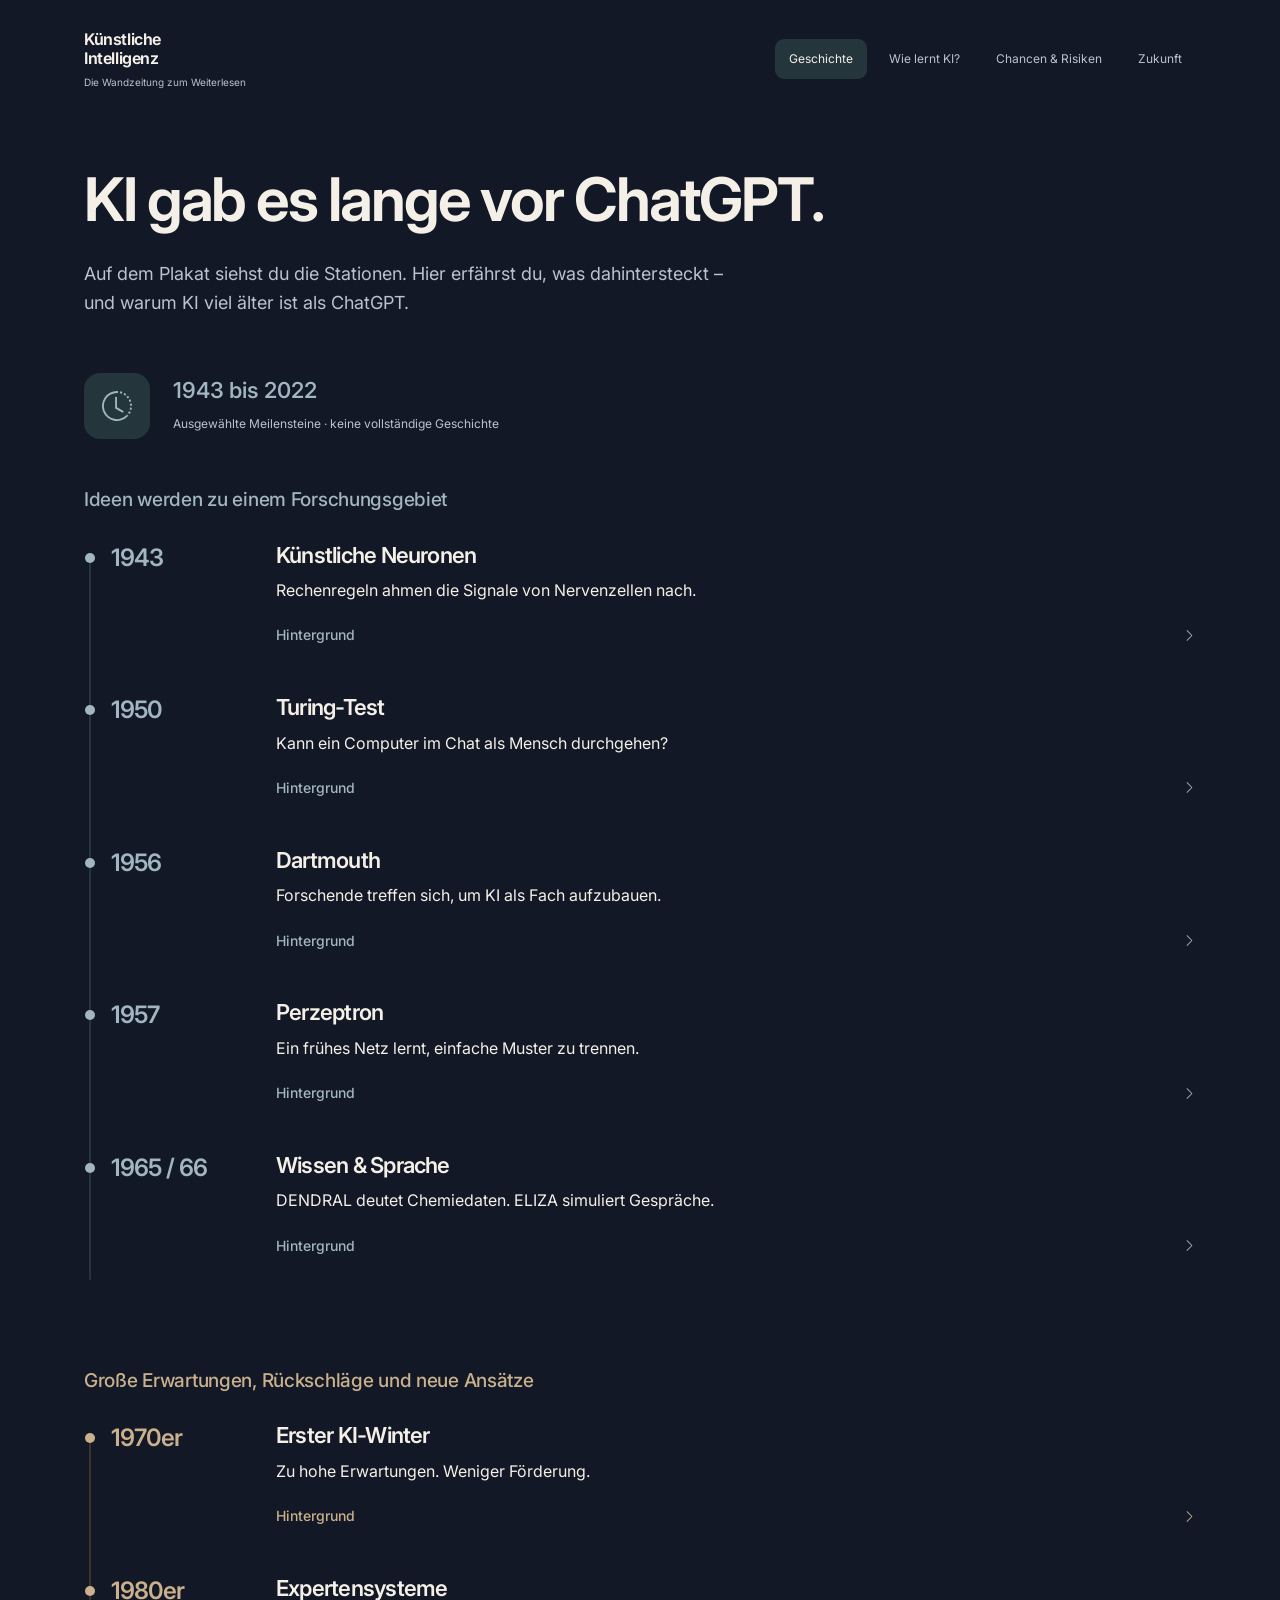
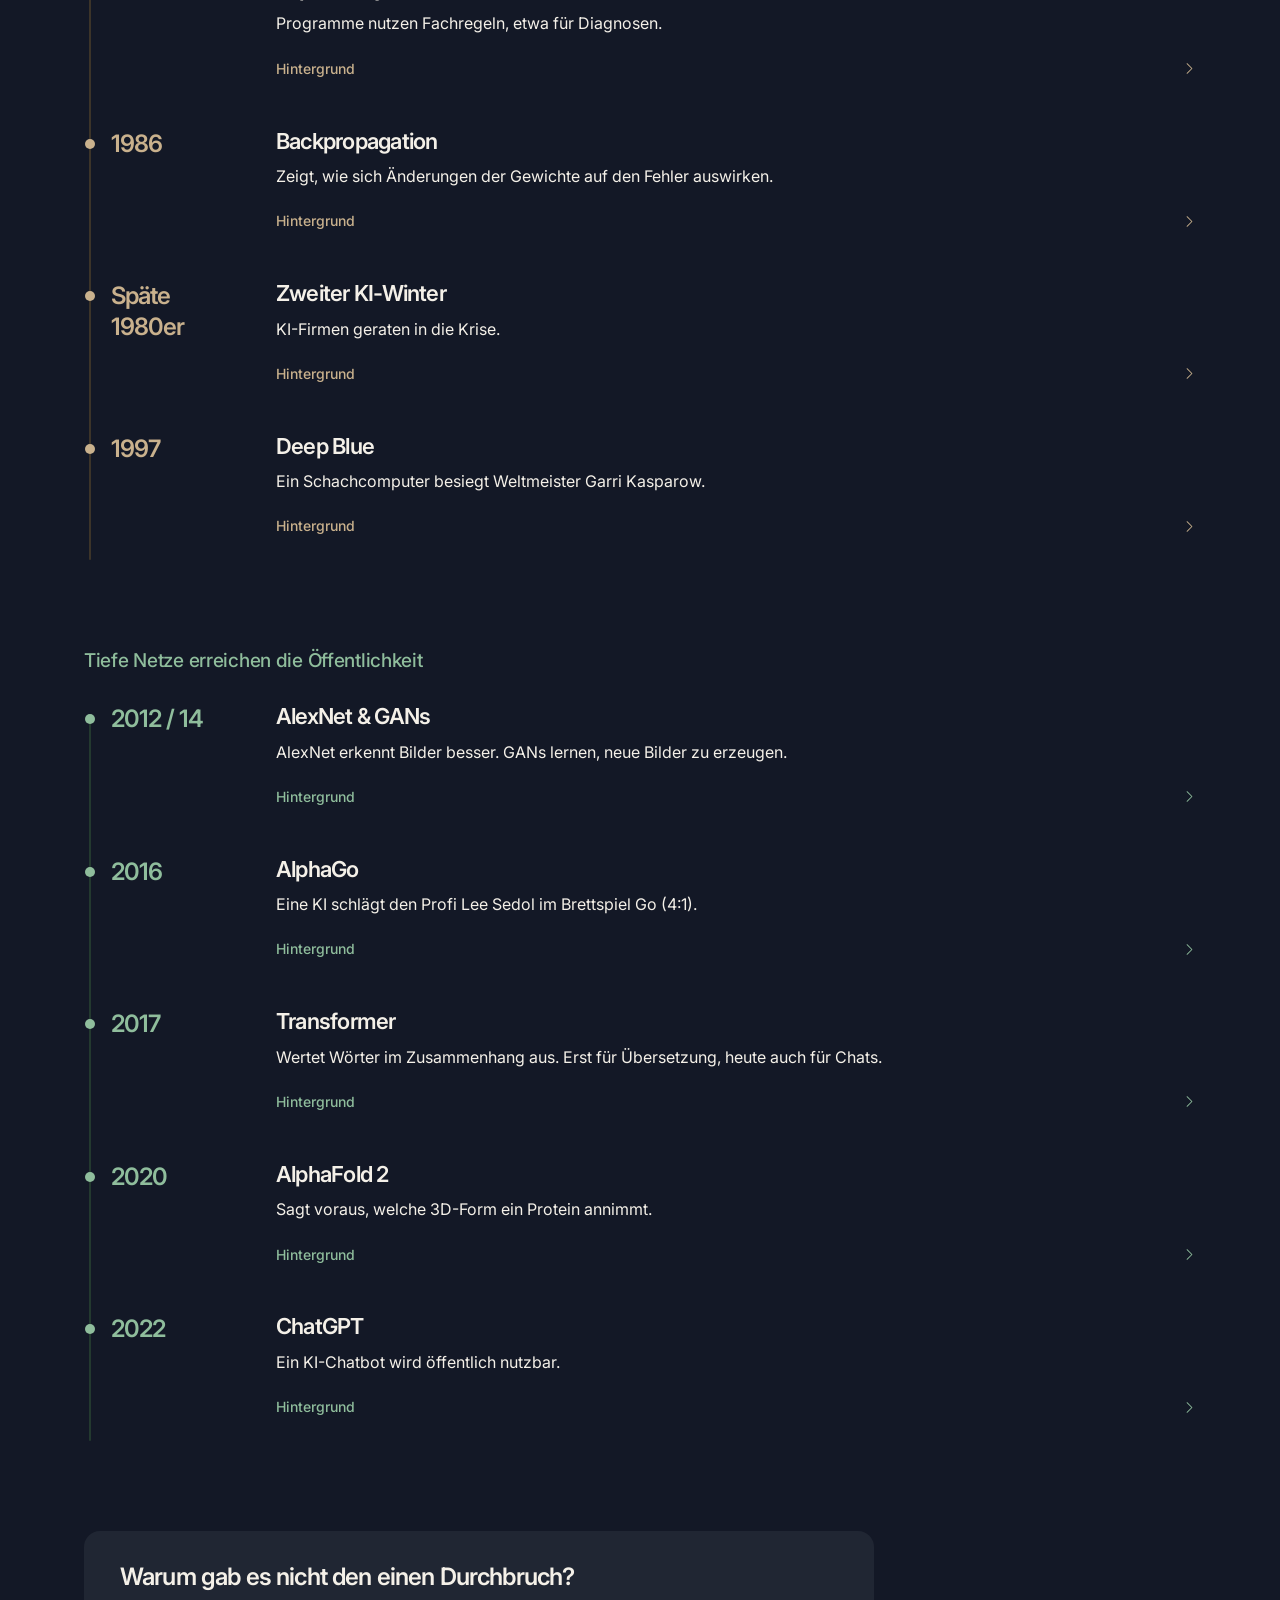
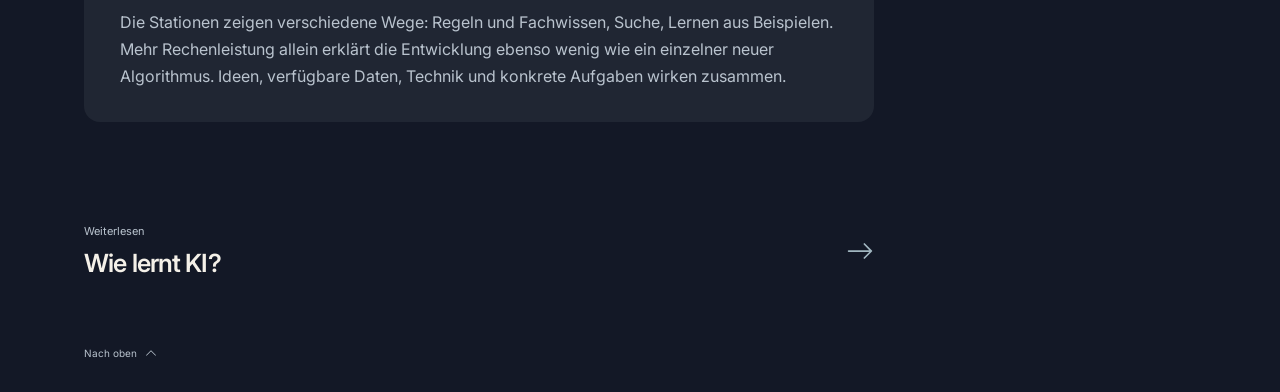
==== commit 8267c2fc: "Remove visible source notes from all four topic pages" ====
--- a/geschichte.html
+++ b/geschichte.html
@@ -6,68 +6,36 @@
   <path d="M7.5 3a.5.5 0 0 1 .5.5v5.21l3.248 1.856a.5.5 0 0 1-.496.868l-3.5-2A.5.5 0 0 1 7 9V3.5a.5.5 0 0 1 .5-.5"/>
 </svg></span><p>1943 bis 2022<br><small>Ausgewählte Meilensteine · keine vollständige Geschichte</small></p></div><div class="epochs"><section class="epoch blue"><h2 class="epoch-title">Ideen werden zu einem Forschungsgebiet</h2><ol class="timeline" start="1"><li><span class="year">1943</span><div><h3>Künstliche Neuronen</h3><p>Rechenregeln ahmen die Signale von Nervenzellen nach.</p><details><summary>Hintergrund<svg class="icon" viewBox="0 0 16 16" fill="currentColor" aria-hidden="true">
   <path fill-rule="evenodd" d="M4.646 1.646a.5.5 0 0 1 .708 0l6 6a.5.5 0 0 1 0 .708l-6 6a.5.5 0 0 1-.708-.708L10.293 8 4.646 2.354a.5.5 0 0 1 0-.708"/>
-</svg></summary><div class="detail-copy"><p>McCulloch und Pitts beschreiben Nervenzellen als stark vereinfachte Rechenelemente. Das ist eine mathematische Idee, noch kein heutiger Chatbot. Der wichtige Gedanke: Viele einfache Einheiten lassen sich zu einem Netz verbinden. Ein künstliches Neuron ist dabei kein nachgebautes Gehirn.</p><a class="citation" href="https://www.computerhistory.org/timeline/ai-robotics/">Quelle zu dieser Station <svg class="icon" viewBox="0 0 16 16" fill="currentColor" aria-hidden="true">
+</svg></summary><div class="detail-copy"><p>McCulloch und Pitts beschreiben Nervenzellen als stark vereinfachte Rechenelemente. Das ist eine mathematische Idee, noch kein heutiger Chatbot. Der wichtige Gedanke: Viele einfache Einheiten lassen sich zu einem Netz verbinden. Ein künstliches Neuron ist dabei kein nachgebautes Gehirn.</p></div></details></div></li><li><span class="year">1950</span><div><h3>Turing-Test</h3><p>Kann ein Computer im Chat als Mensch durchgehen?</p><details><summary>Hintergrund<svg class="icon" viewBox="0 0 16 16" fill="currentColor" aria-hidden="true">
+  <path fill-rule="evenodd" d="M4.646 1.646a.5.5 0 0 1 .708 0l6 6a.5.5 0 0 1 0 .708l-6 6a.5.5 0 0 1-.708-.708L10.293 8 4.646 2.354a.5.5 0 0 1 0-.708"/>
+</svg></summary><div class="detail-copy"><p>Alan Turing schlägt ein Gespräch als Prüfidee vor: Kann eine Person anhand schriftlicher Antworten Mensch und Maschine unterscheiden? Das untersucht beobachtbares Verhalten. Eine überzeugende Unterhaltung allein beantwortet aber nicht, ob eine Maschine Bewusstsein besitzt oder ihre Aussagen wahr sind.</p></div></details></div></li><li><span class="year">1956</span><div><h3>Dartmouth</h3><p>Forschende treffen sich, um KI als Fach aufzubauen.</p><details><summary>Hintergrund<svg class="icon" viewBox="0 0 16 16" fill="currentColor" aria-hidden="true">
+  <path fill-rule="evenodd" d="M4.646 1.646a.5.5 0 0 1 .708 0l6 6a.5.5 0 0 1 0 .708l-6 6a.5.5 0 0 1-.708-.708L10.293 8 4.646 2.354a.5.5 0 0 1 0-.708"/>
+</svg></summary><div class="detail-copy"><p>Beim Dartmouth-Sommerprojekt wird „Artificial Intelligence“ zum Namen eines Forschungsgebiets. Dahinter steht die Idee, Aspekte von Lernen und Intelligenz mit Maschinen zu untersuchen. Der Name bezeichnet seitdem viele unterschiedliche Ansätze – nicht nur neuronale Netze.</p></div></details></div></li><li><span class="year">1957</span><div><h3>Perzeptron</h3><p>Ein frühes Netz lernt, einfache Muster zu trennen.</p><details><summary>Hintergrund<svg class="icon" viewBox="0 0 16 16" fill="currentColor" aria-hidden="true">
+  <path fill-rule="evenodd" d="M4.646 1.646a.5.5 0 0 1 .708 0l6 6a.5.5 0 0 1 0 .708l-6 6a.5.5 0 0 1-.708-.708L10.293 8 4.646 2.354a.5.5 0 0 1 0-.708"/>
+</svg></summary><div class="detail-copy"><p>Frank Rosenblatts Perzeptron verändert Gewichte anhand von Beispielen. Damit kann es einfache Zuordnungen lernen, statt für jeden einzelnen Fall eine fertige Regel zu erhalten. Seine begrenzte Struktur ist viel einfacher als die tiefen Netze heutiger Bilderkennung.</p></div></details></div></li><li><span class="year">1965 / 66</span><div><h3>Wissen &amp; Sprache</h3><p>DENDRAL deutet Chemiedaten. ELIZA simuliert Gespräche.</p><details><summary>Hintergrund<svg class="icon" viewBox="0 0 16 16" fill="currentColor" aria-hidden="true">
+  <path fill-rule="evenodd" d="M4.646 1.646a.5.5 0 0 1 .708 0l6 6a.5.5 0 0 1 0 .708l-6 6a.5.5 0 0 1-.708-.708L10.293 8 4.646 2.354a.5.5 0 0 1 0-.708"/>
+</svg></summary><div class="detail-copy"><p>Zwei sehr verschiedene Ideen: DENDRAL nutzt Fachwissen, um chemische Strukturen einzugrenzen. ELIZA reagiert auf Sprachmuster und formuliert passende Rückfragen. Dass eine Antwort menschlich klingt, bedeutet also schon damals nicht automatisch, dass ein Programm das Gespräch versteht.</p></div></details></div></li></ol></section><section class="epoch sand"><h2 class="epoch-title">Große Erwartungen, Rückschläge und neue Ansätze</h2><ol class="timeline" start="6"><li><span class="year">1970er</span><div><h3>Erster KI-Winter</h3><p>Zu hohe Erwartungen. Weniger Förderung.</p><details><summary>Hintergrund<svg class="icon" viewBox="0 0 16 16" fill="currentColor" aria-hidden="true">
+  <path fill-rule="evenodd" d="M4.646 1.646a.5.5 0 0 1 .708 0l6 6a.5.5 0 0 1 0 .708l-6 6a.5.5 0 0 1-.708-.708L10.293 8 4.646 2.354a.5.5 0 0 1 0-.708"/>
+</svg></summary><div class="detail-copy"><p>Große Versprechen treffen auf begrenzte Rechenleistung und schwierige Aufgaben. Wenn Ergebnisse hinter Erwartungen zurückbleiben, sinken Geld und Interesse. „KI-Winter“ meint eine solche Abkühlung – nicht, dass überall gleichzeitig jede KI-Forschung aufhört.</p></div></details></div></li><li><span class="year">1980er</span><div><h3>Expertensysteme</h3><p>Programme nutzen Fachregeln, etwa für Diagnosen.</p><details><summary>Hintergrund<svg class="icon" viewBox="0 0 16 16" fill="currentColor" aria-hidden="true">
+  <path fill-rule="evenodd" d="M4.646 1.646a.5.5 0 0 1 .708 0l6 6a.5.5 0 0 1 0 .708l-6 6a.5.5 0 0 1-.708-.708L10.293 8 4.646 2.354a.5.5 0 0 1 0-.708"/>
+</svg></summary><div class="detail-copy"><p>Expertensysteme speichern Fachwissen etwa als Wenn-dann-Regeln. Beispiel einer vereinfachten Regel: Wenn bestimmte Symptome vorliegen, prüfe eine bestimmte Ursache. Solche Systeme können in eng begrenzten Bereichen helfen. Ihr Wissen muss jedoch aufwendig eingegeben und gepflegt werden.</p></div></details></div></li><li><span class="year">1986</span><div><h3>Backpropagation</h3><p>Zeigt, wie sich Änderungen der Gewichte auf den Fehler auswirken.</p><details><summary>Hintergrund<svg class="icon" viewBox="0 0 16 16" fill="currentColor" aria-hidden="true">
+  <path fill-rule="evenodd" d="M4.646 1.646a.5.5 0 0 1 .708 0l6 6a.5.5 0 0 1 0 .708l-6 6a.5.5 0 0 1-.708-.708L10.293 8 4.646 2.354a.5.5 0 0 1 0-.708"/>
+</svg></summary><div class="detail-copy"><p>Rumelhart, Hinton und Williams zeigen, wie Fehler durch mehrere Netzschichten zurückgerechnet werden können. Die dabei berechneten Gradienten helfen, Gewichte anzupassen. So wird Lernen in mehrschichtigen Netzen praktikabler. Der Artikel ist ein wichtiger Meilenstein, nicht der Anfang jeder Idee dazu.</p></div></details></div></li><li><span class="year">Späte 1980er</span><div><h3>Zweiter KI-Winter</h3><p>KI-Firmen geraten in die Krise.</p><details><summary>Hintergrund<svg class="icon" viewBox="0 0 16 16" fill="currentColor" aria-hidden="true">
+  <path fill-rule="evenodd" d="M4.646 1.646a.5.5 0 0 1 .708 0l6 6a.5.5 0 0 1 0 .708l-6 6a.5.5 0 0 1-.708-.708L10.293 8 4.646 2.354a.5.5 0 0 1 0-.708"/>
+</svg></summary><div class="detail-copy"><p>Auch der Boom der Expertensysteme stößt an Grenzen: Entwicklung und Wartung sind teuer, Erwartungen zu hoch. Unternehmen geraten unter Druck. Die Forschung verschwindet trotzdem nicht; manche ihrer Methoden werden später in anderen Zusammenhängen weiterentwickelt.</p></div></details></div></li><li><span class="year">1997</span><div><h3>Deep Blue</h3><p>Ein Schachcomputer besiegt Weltmeister Garri Kasparow.</p><details><summary>Hintergrund<svg class="icon" viewBox="0 0 16 16" fill="currentColor" aria-hidden="true">
+  <path fill-rule="evenodd" d="M4.646 1.646a.5.5 0 0 1 .708 0l6 6a.5.5 0 0 1 0 .708l-6 6a.5.5 0 0 1-.708-.708L10.293 8 4.646 2.354a.5.5 0 0 1 0-.708"/>
+</svg></summary><div class="detail-copy"><p>IBMs Deep Blue gewinnt 1997 einen Wettkampf gegen Schachweltmeister Garri Kasparow. Das System verbindet die Suche nach möglichen Zügen mit Schachwissen und spezialisierter Technik. Ein Erfolg in Schach zeigt eine starke Spezialfähigkeit – nicht automatisch allgemeine menschliche Intelligenz.</p></div></details></div></li></ol></section><section class="epoch green"><h2 class="epoch-title">Tiefe Netze erreichen die Öffentlichkeit</h2><ol class="timeline" start="11"><li><span class="year">2012 / 14</span><div><h3>AlexNet &amp; GANs</h3><p>AlexNet erkennt Bilder besser. GANs lernen, neue Bilder zu erzeugen.</p><details><summary>Hintergrund<svg class="icon" viewBox="0 0 16 16" fill="currentColor" aria-hidden="true">
+  <path fill-rule="evenodd" d="M4.646 1.646a.5.5 0 0 1 .708 0l6 6a.5.5 0 0 1 0 .708l-6 6a.5.5 0 0 1-.708-.708L10.293 8 4.646 2.354a.5.5 0 0 1 0-.708"/>
+</svg></summary><div class="detail-copy"><p>AlexNet zeigt 2012 die Leistungsfähigkeit tiefer Netze bei der Bildklassifikation. GANs verbinden ab 2014 zwei Netze: eines erzeugt Beispiele, das andere versucht, echte von erzeugten zu unterscheiden. Erkennen und Erzeugen sind verschiedene Aufgaben, die beide mit Netzen bearbeitet werden können.</p></div></details></div></li><li><span class="year">2016</span><div><h3>AlphaGo</h3><p>Eine KI schlägt den Profi Lee Sedol im Brettspiel Go (4:1).</p><details><summary>Hintergrund<svg class="icon" viewBox="0 0 16 16" fill="currentColor" aria-hidden="true">
+  <path fill-rule="evenodd" d="M4.646 1.646a.5.5 0 0 1 .708 0l6 6a.5.5 0 0 1 0 .708l-6 6a.5.5 0 0 1-.708-.708L10.293 8 4.646 2.354a.5.5 0 0 1 0-.708"/>
+</svg></summary><div class="detail-copy"><p>AlphaGo besiegt 2016 den Go-Profi Lee Sedol. Das System verbindet neuronale Netze mit Suche und verbessert sich auch durch Spiele gegen sich selbst. Go gilt wegen seiner vielen möglichen Stellungen als große Herausforderung. Der Erfolg betrifft ein Spiel mit klaren Regeln.</p></div></details></div></li><li><span class="year">2017</span><div><h3>Transformer</h3><p>Wertet Wörter im Zusammenhang aus. Erst für Übersetzung, heute auch für Chats.</p><details><summary>Hintergrund<svg class="icon" viewBox="0 0 16 16" fill="currentColor" aria-hidden="true">
+  <path fill-rule="evenodd" d="M4.646 1.646a.5.5 0 0 1 .708 0l6 6a.5.5 0 0 1 0 .708l-6 6a.5.5 0 0 1-.708-.708L10.293 8 4.646 2.354a.5.5 0 0 1 0-.708"/>
+</svg></summary><div class="detail-copy"><p>Transformer nutzen „Attention“: Beim Verarbeiten eines Textes werden Beziehungen zwischen seinen Bestandteilen gewichtet. So lassen sich auch weiter auseinanderliegende Wörter berücksichtigen. Diese Architektur wird eine wichtige Grundlage vieler Sprachmodelle. Sie ist eine Rechenmethode und keine Erklärung menschlichen Denkens.</p></div></details></div></li><li><span class="year">2020</span><div><h3>AlphaFold 2</h3><p>Sagt voraus, welche 3D-Form ein Protein annimmt.</p><details><summary>Hintergrund<svg class="icon" viewBox="0 0 16 16" fill="currentColor" aria-hidden="true">
+  <path fill-rule="evenodd" d="M4.646 1.646a.5.5 0 0 1 .708 0l6 6a.5.5 0 0 1 0 .708l-6 6a.5.5 0 0 1-.708-.708L10.293 8 4.646 2.354a.5.5 0 0 1 0-.708"/>
+</svg></summary><div class="detail-copy"><p>AlphaFold 2 erzielt 2020 bei CASP große Fortschritte bei der Vorhersage von Proteinstrukturen. Proteine sind Moleküle, deren räumliche Form für ihre Funktion wichtig ist. Eine berechnete Struktur hilft der Forschung, ersetzt aber nicht automatisch Experimente oder die Prüfung eines Medikaments.</p></div></details></div></li><li><span class="year">2022</span><div><h3>ChatGPT</h3><p>Ein KI-Chatbot wird öffentlich nutzbar.</p><details><summary>Hintergrund<svg class="icon" viewBox="0 0 16 16" fill="currentColor" aria-hidden="true">
+  <path fill-rule="evenodd" d="M4.646 1.646a.5.5 0 0 1 .708 0l6 6a.5.5 0 0 1 0 .708l-6 6a.5.5 0 0 1-.708-.708L10.293 8 4.646 2.354a.5.5 0 0 1 0-.708"/>
+</svg></summary><div class="detail-copy"><p>Mit ChatGPT wird 2022 ein Sprachmodell über eine einfache Chatoberfläche für ein breites Publikum zugänglich. Menschen können nachfragen, Texte umformulieren oder Ideen sammeln. Das System kann trotzdem überzeugend falsche Antworten geben. Der große öffentliche Moment baut auf Jahrzehnten Forschung auf.</p></div></details></div></li></ol></section></div><section class="takeaway"><h2>Warum gab es nicht den einen Durchbruch?</h2><p>Die Stationen zeigen verschiedene Wege: Regeln und Fachwissen, Suche, Lernen aus Beispielen. Mehr Rechenleistung allein erklärt die Entwicklung ebenso wenig wie ein einzelner neuer Algorithmus. Ideen, verfügbare Daten, Technik und konkrete Aufgaben wirken zusammen.</p></section><a class="next-page" href="lernen.html"><span>Weiterlesen<strong>Wie lernt KI?</strong></span><svg class="icon" viewBox="0 0 16 16" fill="currentColor" aria-hidden="true">
   <path fill-rule="evenodd" d="M1 8a.5.5 0 0 1 .5-.5h11.793l-3.147-3.146a.5.5 0 0 1 .708-.708l4 4a.5.5 0 0 1 0 .708l-4 4a.5.5 0 0 1-.708-.708L13.293 8.5H1.5A.5.5 0 0 1 1 8"/>
-</svg></a></div></details></div></li><li><span class="year">1950</span><div><h3>Turing-Test</h3><p>Kann ein Computer im Chat als Mensch durchgehen?</p><details><summary>Hintergrund<svg class="icon" viewBox="0 0 16 16" fill="currentColor" aria-hidden="true">
-  <path fill-rule="evenodd" d="M4.646 1.646a.5.5 0 0 1 .708 0l6 6a.5.5 0 0 1 0 .708l-6 6a.5.5 0 0 1-.708-.708L10.293 8 4.646 2.354a.5.5 0 0 1 0-.708"/>
-</svg></summary><div class="detail-copy"><p>Alan Turing schlägt ein Gespräch als Prüfidee vor: Kann eine Person anhand schriftlicher Antworten Mensch und Maschine unterscheiden? Das untersucht beobachtbares Verhalten. Eine überzeugende Unterhaltung allein beantwortet aber nicht, ob eine Maschine Bewusstsein besitzt oder ihre Aussagen wahr sind.</p><a class="citation" href="https://academic.oup.com/mind/article/LIX/236/433/986238">Quelle zu dieser Station <svg class="icon" viewBox="0 0 16 16" fill="currentColor" aria-hidden="true">
-  <path fill-rule="evenodd" d="M1 8a.5.5 0 0 1 .5-.5h11.793l-3.147-3.146a.5.5 0 0 1 .708-.708l4 4a.5.5 0 0 1 0 .708l-4 4a.5.5 0 0 1-.708-.708L13.293 8.5H1.5A.5.5 0 0 1 1 8"/>
-</svg></a></div></details></div></li><li><span class="year">1956</span><div><h3>Dartmouth</h3><p>Forschende treffen sich, um KI als Fach aufzubauen.</p><details><summary>Hintergrund<svg class="icon" viewBox="0 0 16 16" fill="currentColor" aria-hidden="true">
-  <path fill-rule="evenodd" d="M4.646 1.646a.5.5 0 0 1 .708 0l6 6a.5.5 0 0 1 0 .708l-6 6a.5.5 0 0 1-.708-.708L10.293 8 4.646 2.354a.5.5 0 0 1 0-.708"/>
-</svg></summary><div class="detail-copy"><p>Beim Dartmouth-Sommerprojekt wird „Artificial Intelligence“ zum Namen eines Forschungsgebiets. Dahinter steht die Idee, Aspekte von Lernen und Intelligenz mit Maschinen zu untersuchen. Der Name bezeichnet seitdem viele unterschiedliche Ansätze – nicht nur neuronale Netze.</p><a class="citation" href="https://ai.dartmouth.edu/our-story">Quelle zu dieser Station <svg class="icon" viewBox="0 0 16 16" fill="currentColor" aria-hidden="true">
-  <path fill-rule="evenodd" d="M1 8a.5.5 0 0 1 .5-.5h11.793l-3.147-3.146a.5.5 0 0 1 .708-.708l4 4a.5.5 0 0 1 0 .708l-4 4a.5.5 0 0 1-.708-.708L13.293 8.5H1.5A.5.5 0 0 1 1 8"/>
-</svg></a></div></details></div></li><li><span class="year">1957</span><div><h3>Perzeptron</h3><p>Ein frühes Netz lernt, einfache Muster zu trennen.</p><details><summary>Hintergrund<svg class="icon" viewBox="0 0 16 16" fill="currentColor" aria-hidden="true">
-  <path fill-rule="evenodd" d="M4.646 1.646a.5.5 0 0 1 .708 0l6 6a.5.5 0 0 1 0 .708l-6 6a.5.5 0 0 1-.708-.708L10.293 8 4.646 2.354a.5.5 0 0 1 0-.708"/>
-</svg></summary><div class="detail-copy"><p>Frank Rosenblatts Perzeptron verändert Gewichte anhand von Beispielen. Damit kann es einfache Zuordnungen lernen, statt für jeden einzelnen Fall eine fertige Regel zu erhalten. Seine begrenzte Struktur ist viel einfacher als die tiefen Netze heutiger Bilderkennung.</p><a class="citation" href="https://www.ibm.com/think/topics/history-of-artificial-intelligence">Quelle zu dieser Station <svg class="icon" viewBox="0 0 16 16" fill="currentColor" aria-hidden="true">
-  <path fill-rule="evenodd" d="M1 8a.5.5 0 0 1 .5-.5h11.793l-3.147-3.146a.5.5 0 0 1 .708-.708l4 4a.5.5 0 0 1 0 .708l-4 4a.5.5 0 0 1-.708-.708L13.293 8.5H1.5A.5.5 0 0 1 1 8"/>
-</svg></a></div></details></div></li><li><span class="year">1965 / 66</span><div><h3>Wissen &amp; Sprache</h3><p>DENDRAL deutet Chemiedaten. ELIZA simuliert Gespräche.</p><details><summary>Hintergrund<svg class="icon" viewBox="0 0 16 16" fill="currentColor" aria-hidden="true">
-  <path fill-rule="evenodd" d="M4.646 1.646a.5.5 0 0 1 .708 0l6 6a.5.5 0 0 1 0 .708l-6 6a.5.5 0 0 1-.708-.708L10.293 8 4.646 2.354a.5.5 0 0 1 0-.708"/>
-</svg></summary><div class="detail-copy"><p>Zwei sehr verschiedene Ideen: DENDRAL nutzt Fachwissen, um chemische Strukturen einzugrenzen. ELIZA reagiert auf Sprachmuster und formuliert passende Rückfragen. Dass eine Antwort menschlich klingt, bedeutet also schon damals nicht automatisch, dass ein Programm das Gespräch versteht.</p><a class="citation" href="https://www.computerhistory.org/timeline/ai-robotics/">Quelle zu dieser Station <svg class="icon" viewBox="0 0 16 16" fill="currentColor" aria-hidden="true">
-  <path fill-rule="evenodd" d="M1 8a.5.5 0 0 1 .5-.5h11.793l-3.147-3.146a.5.5 0 0 1 .708-.708l4 4a.5.5 0 0 1 0 .708l-4 4a.5.5 0 0 1-.708-.708L13.293 8.5H1.5A.5.5 0 0 1 1 8"/>
-</svg></a></div></details></div></li></ol></section><section class="epoch sand"><h2 class="epoch-title">Große Erwartungen, Rückschläge und neue Ansätze</h2><ol class="timeline" start="6"><li><span class="year">1970er</span><div><h3>Erster KI-Winter</h3><p>Zu hohe Erwartungen. Weniger Förderung.</p><details><summary>Hintergrund<svg class="icon" viewBox="0 0 16 16" fill="currentColor" aria-hidden="true">
-  <path fill-rule="evenodd" d="M4.646 1.646a.5.5 0 0 1 .708 0l6 6a.5.5 0 0 1 0 .708l-6 6a.5.5 0 0 1-.708-.708L10.293 8 4.646 2.354a.5.5 0 0 1 0-.708"/>
-</svg></summary><div class="detail-copy"><p>Große Versprechen treffen auf begrenzte Rechenleistung und schwierige Aufgaben. Wenn Ergebnisse hinter Erwartungen zurückbleiben, sinken Geld und Interesse. „KI-Winter“ meint eine solche Abkühlung – nicht, dass überall gleichzeitig jede KI-Forschung aufhört.</p><a class="citation" href="https://www.ibm.com/think/topics/history-of-artificial-intelligence">Quelle zu dieser Station <svg class="icon" viewBox="0 0 16 16" fill="currentColor" aria-hidden="true">
-  <path fill-rule="evenodd" d="M1 8a.5.5 0 0 1 .5-.5h11.793l-3.147-3.146a.5.5 0 0 1 .708-.708l4 4a.5.5 0 0 1 0 .708l-4 4a.5.5 0 0 1-.708-.708L13.293 8.5H1.5A.5.5 0 0 1 1 8"/>
-</svg></a></div></details></div></li><li><span class="year">1980er</span><div><h3>Expertensysteme</h3><p>Programme nutzen Fachregeln, etwa für Diagnosen.</p><details><summary>Hintergrund<svg class="icon" viewBox="0 0 16 16" fill="currentColor" aria-hidden="true">
-  <path fill-rule="evenodd" d="M4.646 1.646a.5.5 0 0 1 .708 0l6 6a.5.5 0 0 1 0 .708l-6 6a.5.5 0 0 1-.708-.708L10.293 8 4.646 2.354a.5.5 0 0 1 0-.708"/>
-</svg></summary><div class="detail-copy"><p>Expertensysteme speichern Fachwissen etwa als Wenn-dann-Regeln. Beispiel einer vereinfachten Regel: Wenn bestimmte Symptome vorliegen, prüfe eine bestimmte Ursache. Solche Systeme können in eng begrenzten Bereichen helfen. Ihr Wissen muss jedoch aufwendig eingegeben und gepflegt werden.</p><a class="citation" href="https://www.computerhistory.org/timeline/ai-robotics/">Quelle zu dieser Station <svg class="icon" viewBox="0 0 16 16" fill="currentColor" aria-hidden="true">
-  <path fill-rule="evenodd" d="M1 8a.5.5 0 0 1 .5-.5h11.793l-3.147-3.146a.5.5 0 0 1 .708-.708l4 4a.5.5 0 0 1 0 .708l-4 4a.5.5 0 0 1-.708-.708L13.293 8.5H1.5A.5.5 0 0 1 1 8"/>
-</svg></a></div></details></div></li><li><span class="year">1986</span><div><h3>Backpropagation</h3><p>Zeigt, wie sich Änderungen der Gewichte auf den Fehler auswirken.</p><details><summary>Hintergrund<svg class="icon" viewBox="0 0 16 16" fill="currentColor" aria-hidden="true">
-  <path fill-rule="evenodd" d="M4.646 1.646a.5.5 0 0 1 .708 0l6 6a.5.5 0 0 1 0 .708l-6 6a.5.5 0 0 1-.708-.708L10.293 8 4.646 2.354a.5.5 0 0 1 0-.708"/>
-</svg></summary><div class="detail-copy"><p>Rumelhart, Hinton und Williams zeigen, wie Fehler durch mehrere Netzschichten zurückgerechnet werden können. Die dabei berechneten Gradienten helfen, Gewichte anzupassen. So wird Lernen in mehrschichtigen Netzen praktikabler. Der Artikel ist ein wichtiger Meilenstein, nicht der Anfang jeder Idee dazu.</p><a class="citation" href="https://www.nature.com/articles/323533a0">Quelle zu dieser Station <svg class="icon" viewBox="0 0 16 16" fill="currentColor" aria-hidden="true">
-  <path fill-rule="evenodd" d="M1 8a.5.5 0 0 1 .5-.5h11.793l-3.147-3.146a.5.5 0 0 1 .708-.708l4 4a.5.5 0 0 1 0 .708l-4 4a.5.5 0 0 1-.708-.708L13.293 8.5H1.5A.5.5 0 0 1 1 8"/>
-</svg></a></div></details></div></li><li><span class="year">Späte 1980er</span><div><h3>Zweiter KI-Winter</h3><p>KI-Firmen geraten in die Krise.</p><details><summary>Hintergrund<svg class="icon" viewBox="0 0 16 16" fill="currentColor" aria-hidden="true">
-  <path fill-rule="evenodd" d="M4.646 1.646a.5.5 0 0 1 .708 0l6 6a.5.5 0 0 1 0 .708l-6 6a.5.5 0 0 1-.708-.708L10.293 8 4.646 2.354a.5.5 0 0 1 0-.708"/>
-</svg></summary><div class="detail-copy"><p>Auch der Boom der Expertensysteme stößt an Grenzen: Entwicklung und Wartung sind teuer, Erwartungen zu hoch. Unternehmen geraten unter Druck. Die Forschung verschwindet trotzdem nicht; manche ihrer Methoden werden später in anderen Zusammenhängen weiterentwickelt.</p><a class="citation" href="https://www.ibm.com/think/topics/history-of-artificial-intelligence">Quelle zu dieser Station <svg class="icon" viewBox="0 0 16 16" fill="currentColor" aria-hidden="true">
-  <path fill-rule="evenodd" d="M1 8a.5.5 0 0 1 .5-.5h11.793l-3.147-3.146a.5.5 0 0 1 .708-.708l4 4a.5.5 0 0 1 0 .708l-4 4a.5.5 0 0 1-.708-.708L13.293 8.5H1.5A.5.5 0 0 1 1 8"/>
-</svg></a></div></details></div></li><li><span class="year">1997</span><div><h3>Deep Blue</h3><p>Ein Schachcomputer besiegt Weltmeister Garri Kasparow.</p><details><summary>Hintergrund<svg class="icon" viewBox="0 0 16 16" fill="currentColor" aria-hidden="true">
-  <path fill-rule="evenodd" d="M4.646 1.646a.5.5 0 0 1 .708 0l6 6a.5.5 0 0 1 0 .708l-6 6a.5.5 0 0 1-.708-.708L10.293 8 4.646 2.354a.5.5 0 0 1 0-.708"/>
-</svg></summary><div class="detail-copy"><p>IBMs Deep Blue gewinnt 1997 einen Wettkampf gegen Schachweltmeister Garri Kasparow. Das System verbindet die Suche nach möglichen Zügen mit Schachwissen und spezialisierter Technik. Ein Erfolg in Schach zeigt eine starke Spezialfähigkeit – nicht automatisch allgemeine menschliche Intelligenz.</p><a class="citation" href="https://www.ibm.com/history/deep-blue">Quelle zu dieser Station <svg class="icon" viewBox="0 0 16 16" fill="currentColor" aria-hidden="true">
-  <path fill-rule="evenodd" d="M1 8a.5.5 0 0 1 .5-.5h11.793l-3.147-3.146a.5.5 0 0 1 .708-.708l4 4a.5.5 0 0 1 0 .708l-4 4a.5.5 0 0 1-.708-.708L13.293 8.5H1.5A.5.5 0 0 1 1 8"/>
-</svg></a></div></details></div></li></ol></section><section class="epoch green"><h2 class="epoch-title">Tiefe Netze erreichen die Öffentlichkeit</h2><ol class="timeline" start="11"><li><span class="year">2012 / 14</span><div><h3>AlexNet &amp; GANs</h3><p>AlexNet erkennt Bilder besser. GANs lernen, neue Bilder zu erzeugen.</p><details><summary>Hintergrund<svg class="icon" viewBox="0 0 16 16" fill="currentColor" aria-hidden="true">
-  <path fill-rule="evenodd" d="M4.646 1.646a.5.5 0 0 1 .708 0l6 6a.5.5 0 0 1 0 .708l-6 6a.5.5 0 0 1-.708-.708L10.293 8 4.646 2.354a.5.5 0 0 1 0-.708"/>
-</svg></summary><div class="detail-copy"><p>AlexNet zeigt 2012 die Leistungsfähigkeit tiefer Netze bei der Bildklassifikation. GANs verbinden ab 2014 zwei Netze: eines erzeugt Beispiele, das andere versucht, echte von erzeugten zu unterscheiden. Erkennen und Erzeugen sind verschiedene Aufgaben, die beide mit Netzen bearbeitet werden können.</p><a class="citation" href="https://arxiv.org/abs/1406.2661">Quelle zu dieser Station <svg class="icon" viewBox="0 0 16 16" fill="currentColor" aria-hidden="true">
-  <path fill-rule="evenodd" d="M1 8a.5.5 0 0 1 .5-.5h11.793l-3.147-3.146a.5.5 0 0 1 .708-.708l4 4a.5.5 0 0 1 0 .708l-4 4a.5.5 0 0 1-.708-.708L13.293 8.5H1.5A.5.5 0 0 1 1 8"/>
-</svg></a></div></details></div></li><li><span class="year">2016</span><div><h3>AlphaGo</h3><p>Eine KI schlägt den Profi Lee Sedol im Brettspiel Go (4:1).</p><details><summary>Hintergrund<svg class="icon" viewBox="0 0 16 16" fill="currentColor" aria-hidden="true">
-  <path fill-rule="evenodd" d="M4.646 1.646a.5.5 0 0 1 .708 0l6 6a.5.5 0 0 1 0 .708l-6 6a.5.5 0 0 1-.708-.708L10.293 8 4.646 2.354a.5.5 0 0 1 0-.708"/>
-</svg></summary><div class="detail-copy"><p>AlphaGo besiegt 2016 den Go-Profi Lee Sedol. Das System verbindet neuronale Netze mit Suche und verbessert sich auch durch Spiele gegen sich selbst. Go gilt wegen seiner vielen möglichen Stellungen als große Herausforderung. Der Erfolg betrifft ein Spiel mit klaren Regeln.</p><a class="citation" href="https://deepmind.google/research/alphago/">Quelle zu dieser Station <svg class="icon" viewBox="0 0 16 16" fill="currentColor" aria-hidden="true">
-  <path fill-rule="evenodd" d="M1 8a.5.5 0 0 1 .5-.5h11.793l-3.147-3.146a.5.5 0 0 1 .708-.708l4 4a.5.5 0 0 1 0 .708l-4 4a.5.5 0 0 1-.708-.708L13.293 8.5H1.5A.5.5 0 0 1 1 8"/>
-</svg></a></div></details></div></li><li><span class="year">2017</span><div><h3>Transformer</h3><p>Wertet Wörter im Zusammenhang aus. Erst für Übersetzung, heute auch für Chats.</p><details><summary>Hintergrund<svg class="icon" viewBox="0 0 16 16" fill="currentColor" aria-hidden="true">
-  <path fill-rule="evenodd" d="M4.646 1.646a.5.5 0 0 1 .708 0l6 6a.5.5 0 0 1 0 .708l-6 6a.5.5 0 0 1-.708-.708L10.293 8 4.646 2.354a.5.5 0 0 1 0-.708"/>
-</svg></summary><div class="detail-copy"><p>Transformer nutzen „Attention“: Beim Verarbeiten eines Textes werden Beziehungen zwischen seinen Bestandteilen gewichtet. So lassen sich auch weiter auseinanderliegende Wörter berücksichtigen. Diese Architektur wird eine wichtige Grundlage vieler Sprachmodelle. Sie ist eine Rechenmethode und keine Erklärung menschlichen Denkens.</p><a class="citation" href="https://research.google/pubs/attention-is-all-you-need/">Quelle zu dieser Station <svg class="icon" viewBox="0 0 16 16" fill="currentColor" aria-hidden="true">
-  <path fill-rule="evenodd" d="M1 8a.5.5 0 0 1 .5-.5h11.793l-3.147-3.146a.5.5 0 0 1 .708-.708l4 4a.5.5 0 0 1 0 .708l-4 4a.5.5 0 0 1-.708-.708L13.293 8.5H1.5A.5.5 0 0 1 1 8"/>
-</svg></a></div></details></div></li><li><span class="year">2020</span><div><h3>AlphaFold 2</h3><p>Sagt voraus, welche 3D-Form ein Protein annimmt.</p><details><summary>Hintergrund<svg class="icon" viewBox="0 0 16 16" fill="currentColor" aria-hidden="true">
-  <path fill-rule="evenodd" d="M4.646 1.646a.5.5 0 0 1 .708 0l6 6a.5.5 0 0 1 0 .708l-6 6a.5.5 0 0 1-.708-.708L10.293 8 4.646 2.354a.5.5 0 0 1 0-.708"/>
-</svg></summary><div class="detail-copy"><p>AlphaFold 2 erzielt 2020 bei CASP große Fortschritte bei der Vorhersage von Proteinstrukturen. Proteine sind Moleküle, deren räumliche Form für ihre Funktion wichtig ist. Eine berechnete Struktur hilft der Forschung, ersetzt aber nicht automatisch Experimente oder die Prüfung eines Medikaments.</p><a class="citation" href="https://www.nature.com/articles/s41586-021-03819-2">Quelle zu dieser Station <svg class="icon" viewBox="0 0 16 16" fill="currentColor" aria-hidden="true">
-  <path fill-rule="evenodd" d="M1 8a.5.5 0 0 1 .5-.5h11.793l-3.147-3.146a.5.5 0 0 1 .708-.708l4 4a.5.5 0 0 1 0 .708l-4 4a.5.5 0 0 1-.708-.708L13.293 8.5H1.5A.5.5 0 0 1 1 8"/>
-</svg></a></div></details></div></li><li><span class="year">2022</span><div><h3>ChatGPT</h3><p>Ein KI-Chatbot wird öffentlich nutzbar.</p><details><summary>Hintergrund<svg class="icon" viewBox="0 0 16 16" fill="currentColor" aria-hidden="true">
-  <path fill-rule="evenodd" d="M4.646 1.646a.5.5 0 0 1 .708 0l6 6a.5.5 0 0 1 0 .708l-6 6a.5.5 0 0 1-.708-.708L10.293 8 4.646 2.354a.5.5 0 0 1 0-.708"/>
-</svg></summary><div class="detail-copy"><p>Mit ChatGPT wird 2022 ein Sprachmodell über eine einfache Chatoberfläche für ein breites Publikum zugänglich. Menschen können nachfragen, Texte umformulieren oder Ideen sammeln. Das System kann trotzdem überzeugend falsche Antworten geben. Der große öffentliche Moment baut auf Jahrzehnten Forschung auf.</p><a class="citation" href="https://openai.com/index/chatgpt/">Quelle zu dieser Station <svg class="icon" viewBox="0 0 16 16" fill="currentColor" aria-hidden="true">
-  <path fill-rule="evenodd" d="M1 8a.5.5 0 0 1 .5-.5h11.793l-3.147-3.146a.5.5 0 0 1 .708-.708l4 4a.5.5 0 0 1 0 .708l-4 4a.5.5 0 0 1-.708-.708L13.293 8.5H1.5A.5.5 0 0 1 1 8"/>
-</svg></a></div></details></div></li></ol></section></div><section class="takeaway"><h2>Warum gab es nicht den einen Durchbruch?</h2><p>Die Stationen zeigen verschiedene Wege: Regeln und Fachwissen, Suche, Lernen aus Beispielen. Mehr Rechenleistung allein erklärt die Entwicklung ebenso wenig wie ein einzelner neuer Algorithmus. Ideen, verfügbare Daten, Technik und konkrete Aufgaben wirken zusammen.</p></section><aside class="sources" aria-label="Quellen"><details ><summary>Quellen &amp; Einordnung<svg class="icon" viewBox="0 0 16 16" fill="currentColor" aria-hidden="true">
-  <path fill-rule="evenodd" d="M4.646 1.646a.5.5 0 0 1 .708 0l6 6a.5.5 0 0 1 0 .708l-6 6a.5.5 0 0 1-.708-.708L10.293 8 4.646 2.354a.5.5 0 0 1 0-.708"/>
-</svg></summary><div class="detail-copy"><p>Ausgewählte Meilensteine, keine vollständige Forschungsgeschichte. Zeitabstände sind nicht maßstabsgetreu. Quellenrecherche: 24.10.–11.11.2026.</p><ul><li><a href="https://www.computerhistory.org/timeline/ai-robotics/">Computer History Museum · AI &amp; Robotics</a></li><li><a href="https://ai100.stanford.edu/about/history">Stanford · Geschichte der KI</a></li><li><a href="https://www.ibm.com/think/topics/history-of-artificial-intelligence">IBM · Geschichte der KI</a></li><li><a href="https://www.ibm.com/history/deep-blue">IBM · Deep Blue</a></li><li><a href="https://www.cs.toronto.edu/~kriz/imagenet_classification_with_deep_convolutional.pdf">AlexNet · Originalpublikation</a></li><li><a href="https://arxiv.org/abs/1406.2661">GANs · Originalpublikation</a></li><li><a href="https://www.nature.com/articles/323533a0">Backpropagation · Originalpublikation</a></li><li><a href="https://deepmind.google/research/alphago/">DeepMind · AlphaGo</a></li><li><a href="https://research.google/pubs/attention-is-all-you-need/">Google · Attention Is All You Need</a></li><li><a href="https://deepmind.google/science/alphafold/">DeepMind · AlphaFold</a></li><li><a href="https://openai.com/index/chatgpt/">OpenAI · ChatGPT-Ankündigung</a></li></ul></div></details></aside><a class="next-page" href="lernen.html"><span>Weiterlesen<strong>Wie lernt KI?</strong></span><svg class="icon" viewBox="0 0 16 16" fill="currentColor" aria-hidden="true">
-  <path fill-rule="evenodd" d="M1 8a.5.5 0 0 1 .5-.5h11.793l-3.147-3.146a.5.5 0 0 1 .708-.708l4 4a.5.5 0 0 1 0 .708l-4 4a.5.5 0 0 1-.708-.708L13.293 8.5H1.5A.5.5 0 0 1 1 8"/>
-</svg></a></main><footer class="site-footer"><a href="QUELLEN.md">Quellen & Einordnung · Stand 11.11.2026</a><a href="#inhalt">Nach oben <svg class="icon" viewBox="0 0 16 16" fill="currentColor" aria-hidden="true">
+</svg></a></main><footer class="site-footer"><a href="#inhalt">Nach oben <svg class="icon" viewBox="0 0 16 16" fill="currentColor" aria-hidden="true">
   <path fill-rule="evenodd" d="M7.646 4.646a.5.5 0 0 1 .708 0l6 6a.5.5 0 0 1-.708.708L8 5.707l-5.646 5.647a.5.5 0 0 1-.708-.708z"/>
 </svg></a></footer></body></html>
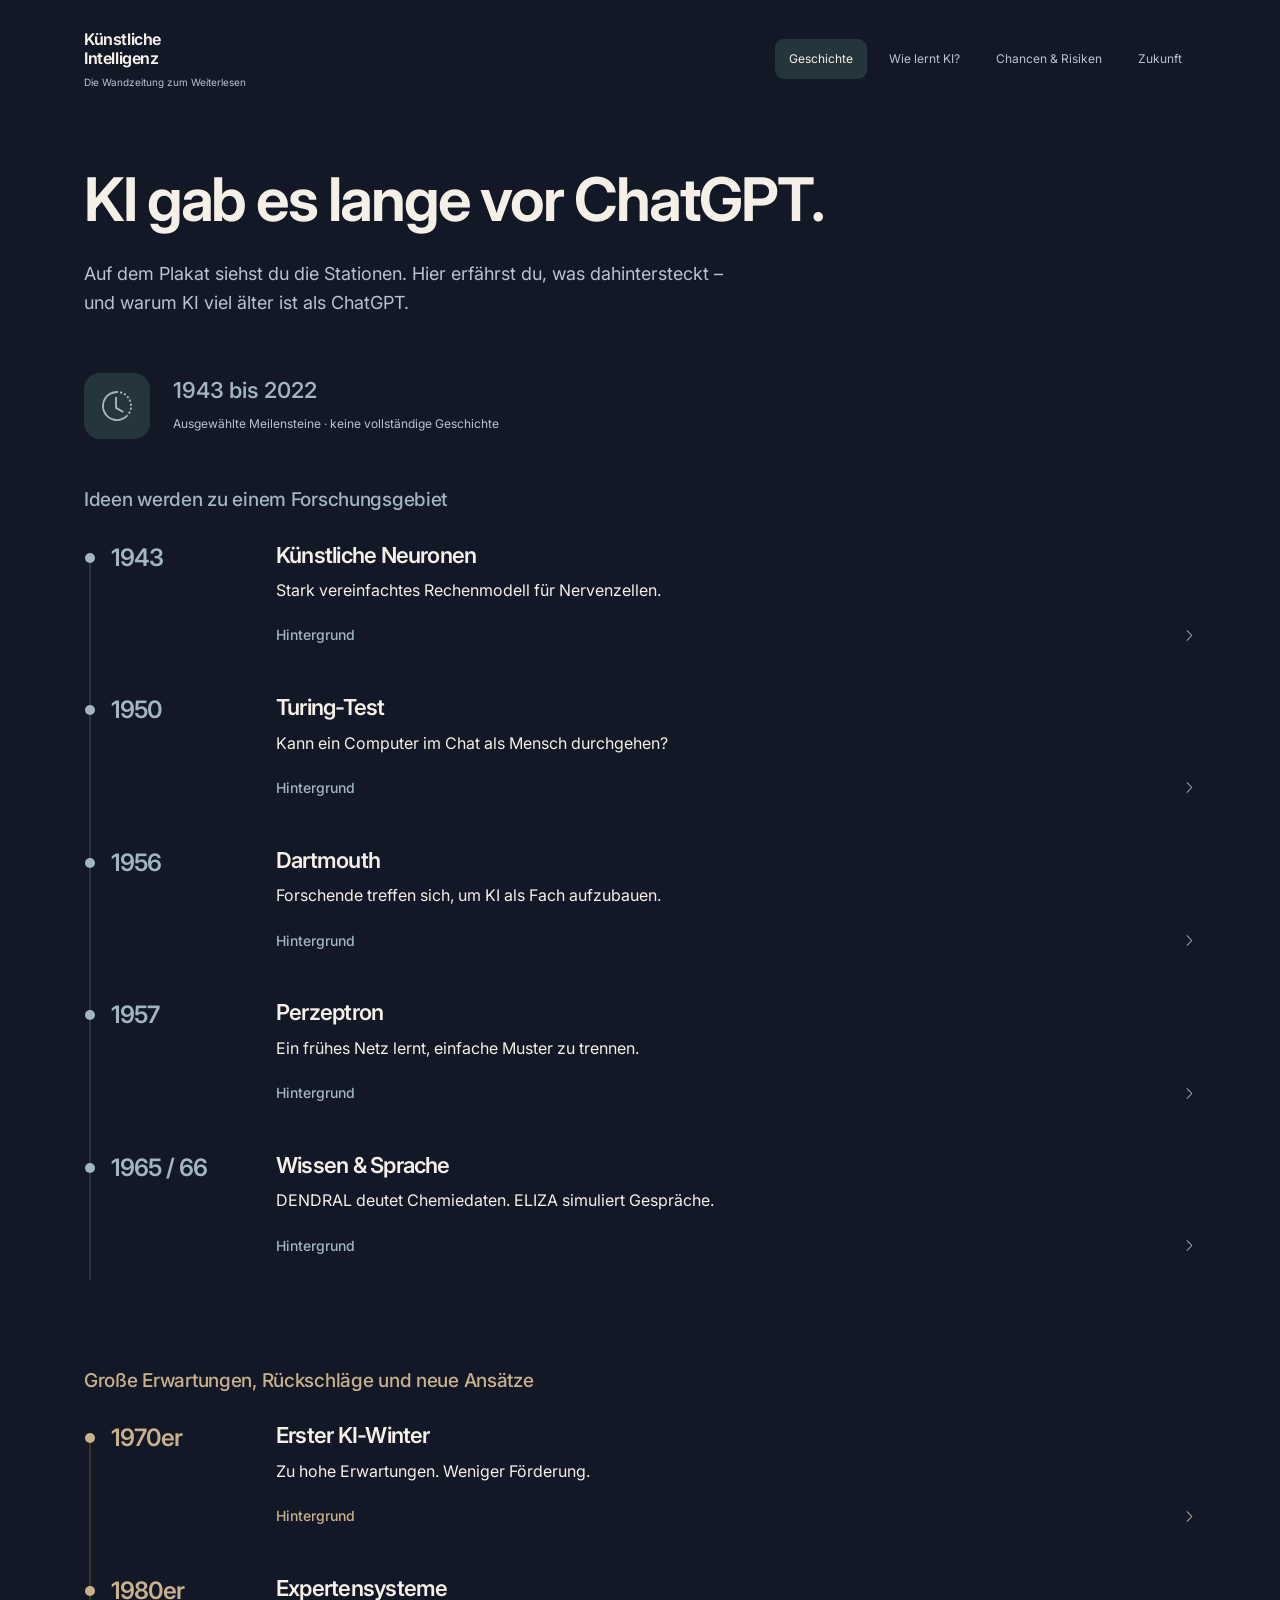
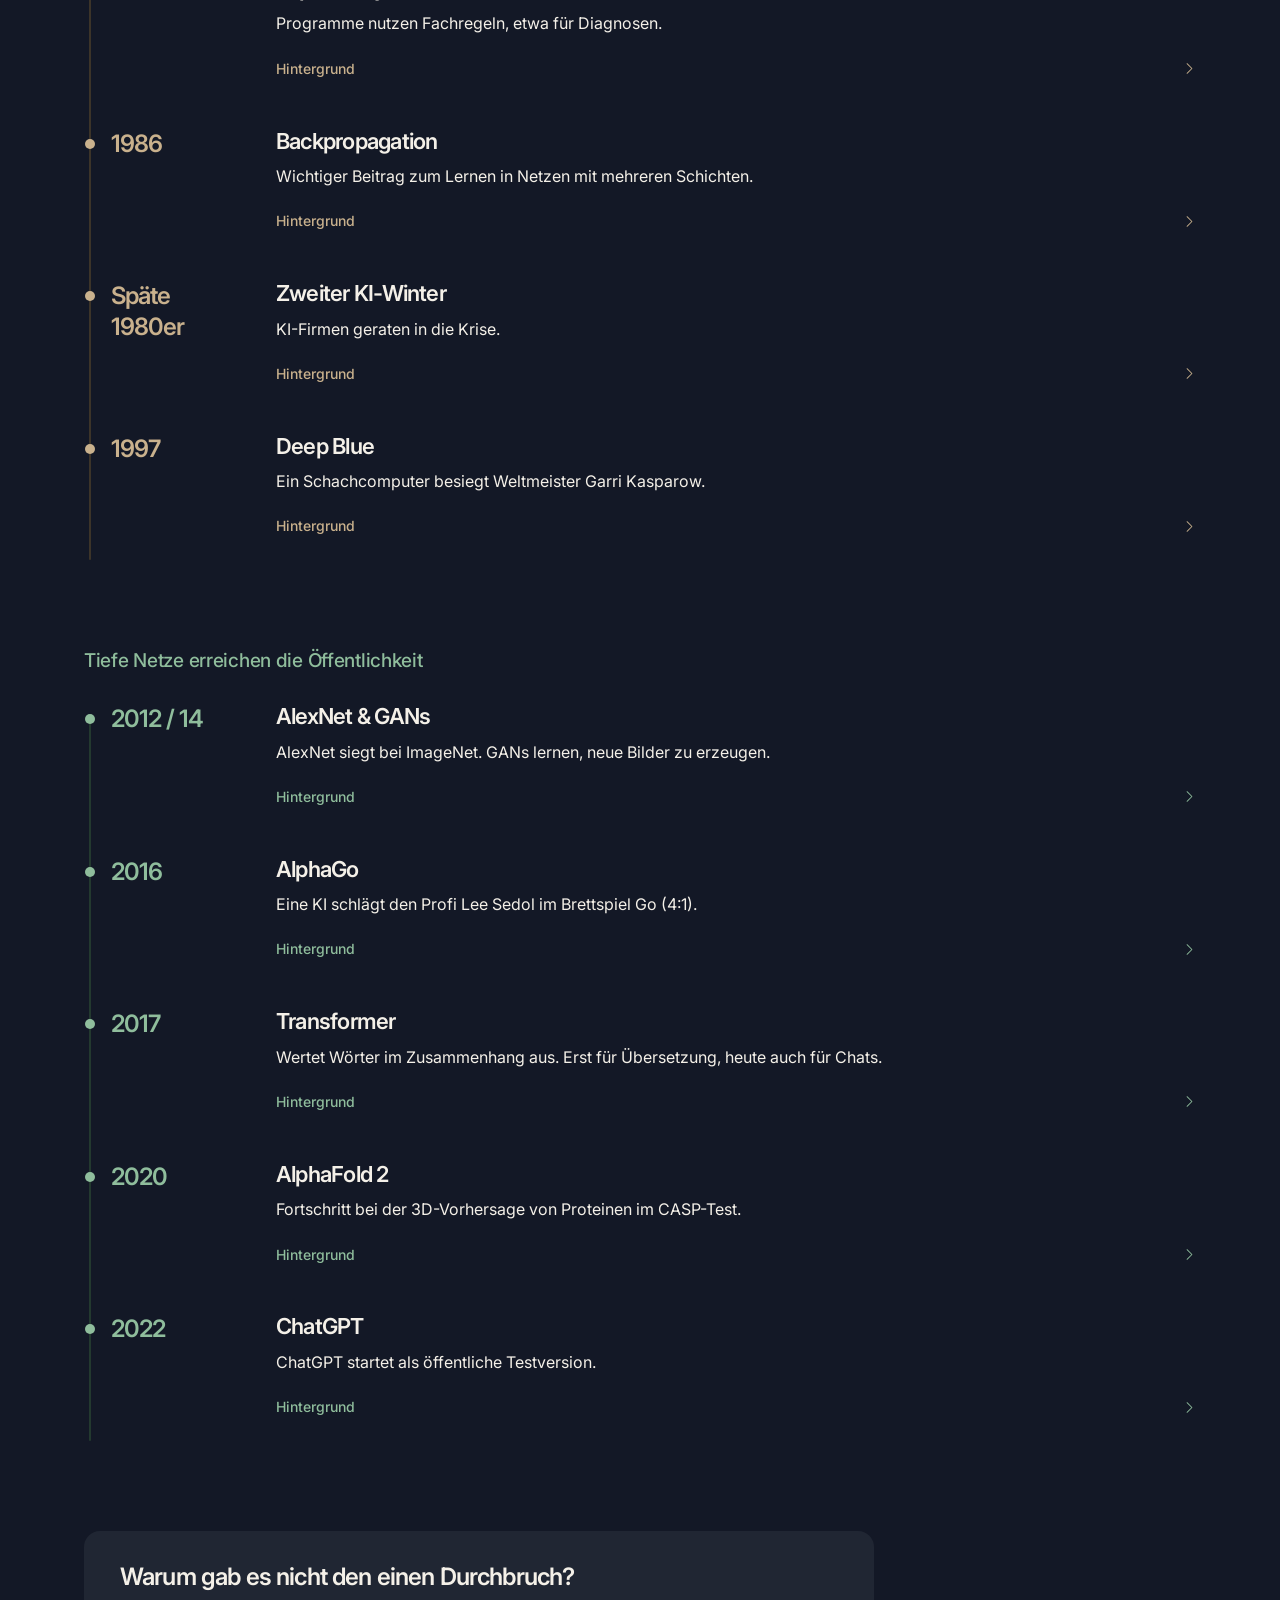
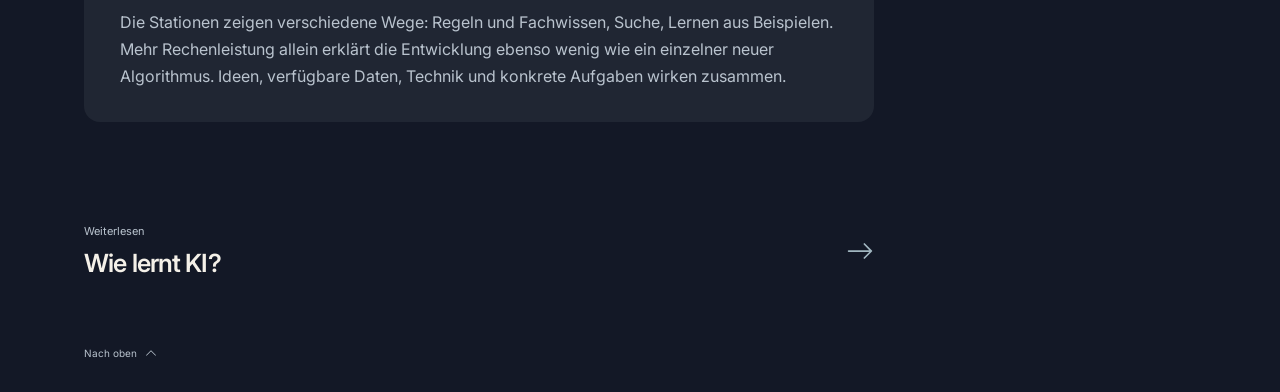
==== commit 03a93712: "Correct AI facts and qualify learning examples and future claims" ====
--- a/geschichte.html
+++ b/geschichte.html
@@ -4,13 +4,13 @@
   <path d="M8.515 1.019A7 7 0 0 0 8 1V0a8 8 0 0 1 .589.022zm2.004.45a7 7 0 0 0-.985-.299l.219-.976q.576.129 1.126.342zm1.37.71a7 7 0 0 0-.439-.27l.493-.87a8 8 0 0 1 .979.654l-.615.789a7 7 0 0 0-.418-.302zm1.834 1.79a7 7 0 0 0-.653-.796l.724-.69q.406.429.747.91zm.744 1.352a7 7 0 0 0-.214-.468l.893-.45a8 8 0 0 1 .45 1.088l-.95.313a7 7 0 0 0-.179-.483m.53 2.507a7 7 0 0 0-.1-1.025l.985-.17q.1.58.116 1.17zm-.131 1.538q.05-.254.081-.51l.993.123a8 8 0 0 1-.23 1.155l-.964-.267q.069-.247.12-.501m-.952 2.379q.276-.436.486-.908l.914.405q-.24.54-.555 1.038zm-.964 1.205q.183-.183.35-.378l.758.653a8 8 0 0 1-.401.432z"/>
   <path d="M8 1a7 7 0 1 0 4.95 11.95l.707.707A8.001 8.001 0 1 1 8 0z"/>
   <path d="M7.5 3a.5.5 0 0 1 .5.5v5.21l3.248 1.856a.5.5 0 0 1-.496.868l-3.5-2A.5.5 0 0 1 7 9V3.5a.5.5 0 0 1 .5-.5"/>
-</svg></span><p>1943 bis 2022<br><small>Ausgewählte Meilensteine · keine vollständige Geschichte</small></p></div><div class="epochs"><section class="epoch blue"><h2 class="epoch-title">Ideen werden zu einem Forschungsgebiet</h2><ol class="timeline" start="1"><li><span class="year">1943</span><div><h3>Künstliche Neuronen</h3><p>Rechenregeln ahmen die Signale von Nervenzellen nach.</p><details><summary>Hintergrund<svg class="icon" viewBox="0 0 16 16" fill="currentColor" aria-hidden="true">
+</svg></span><p>1943 bis 2022<br><small>Ausgewählte Meilensteine · keine vollständige Geschichte</small></p></div><div class="epochs"><section class="epoch blue"><h2 class="epoch-title">Ideen werden zu einem Forschungsgebiet</h2><ol class="timeline" start="1"><li><span class="year">1943</span><div><h3>Künstliche Neuronen</h3><p>Stark vereinfachtes Rechenmodell für Nervenzellen.</p><details><summary>Hintergrund<svg class="icon" viewBox="0 0 16 16" fill="currentColor" aria-hidden="true">
   <path fill-rule="evenodd" d="M4.646 1.646a.5.5 0 0 1 .708 0l6 6a.5.5 0 0 1 0 .708l-6 6a.5.5 0 0 1-.708-.708L10.293 8 4.646 2.354a.5.5 0 0 1 0-.708"/>
-</svg></summary><div class="detail-copy"><p>McCulloch und Pitts beschreiben Nervenzellen als stark vereinfachte Rechenelemente. Das ist eine mathematische Idee, noch kein heutiger Chatbot. Der wichtige Gedanke: Viele einfache Einheiten lassen sich zu einem Netz verbinden. Ein künstliches Neuron ist dabei kein nachgebautes Gehirn.</p></div></details></div></li><li><span class="year">1950</span><div><h3>Turing-Test</h3><p>Kann ein Computer im Chat als Mensch durchgehen?</p><details><summary>Hintergrund<svg class="icon" viewBox="0 0 16 16" fill="currentColor" aria-hidden="true">
+</svg></summary><div class="detail-copy"><p>McCulloch und Pitts beschreiben Nervenzellen als stark vereinfachte Rechenelemente. Das ist eine mathematische Idee, noch kein heutiger Chatbot. Der wichtige Gedanke: Viele einfache Einheiten lassen sich zu einem Netz verbinden. Ein künstliches Neuron ist dabei kein nachgebautes Gehirn. Die erste Idee enthält noch kein Lernverfahren heutiger Netze.</p></div></details></div></li><li><span class="year">1950</span><div><h3>Turing-Test</h3><p>Kann ein Computer im Chat als Mensch durchgehen?</p><details><summary>Hintergrund<svg class="icon" viewBox="0 0 16 16" fill="currentColor" aria-hidden="true">
   <path fill-rule="evenodd" d="M4.646 1.646a.5.5 0 0 1 .708 0l6 6a.5.5 0 0 1 0 .708l-6 6a.5.5 0 0 1-.708-.708L10.293 8 4.646 2.354a.5.5 0 0 1 0-.708"/>
 </svg></summary><div class="detail-copy"><p>Alan Turing schlägt ein Gespräch als Prüfidee vor: Kann eine Person anhand schriftlicher Antworten Mensch und Maschine unterscheiden? Das untersucht beobachtbares Verhalten. Eine überzeugende Unterhaltung allein beantwortet aber nicht, ob eine Maschine Bewusstsein besitzt oder ihre Aussagen wahr sind.</p></div></details></div></li><li><span class="year">1956</span><div><h3>Dartmouth</h3><p>Forschende treffen sich, um KI als Fach aufzubauen.</p><details><summary>Hintergrund<svg class="icon" viewBox="0 0 16 16" fill="currentColor" aria-hidden="true">
   <path fill-rule="evenodd" d="M4.646 1.646a.5.5 0 0 1 .708 0l6 6a.5.5 0 0 1 0 .708l-6 6a.5.5 0 0 1-.708-.708L10.293 8 4.646 2.354a.5.5 0 0 1 0-.708"/>
-</svg></summary><div class="detail-copy"><p>Beim Dartmouth-Sommerprojekt wird „Artificial Intelligence“ zum Namen eines Forschungsgebiets. Dahinter steht die Idee, Aspekte von Lernen und Intelligenz mit Maschinen zu untersuchen. Der Name bezeichnet seitdem viele unterschiedliche Ansätze – nicht nur neuronale Netze.</p></div></details></div></li><li><span class="year">1957</span><div><h3>Perzeptron</h3><p>Ein frühes Netz lernt, einfache Muster zu trennen.</p><details><summary>Hintergrund<svg class="icon" viewBox="0 0 16 16" fill="currentColor" aria-hidden="true">
+</svg></summary><div class="detail-copy"><p>Der Ausdruck „Artificial Intelligence“ steht bereits im Antrag von 1955. Das Dartmouth-Sommerprojekt von 1956 macht ihn zum Namen eines entstehenden Forschungsgebiets. Dahinter steht die Idee, Aspekte von Lernen und Intelligenz mit Maschinen zu untersuchen. Der Name bezeichnet seitdem viele unterschiedliche Ansätze – nicht nur neuronale Netze.</p></div></details></div></li><li><span class="year">1957</span><div><h3>Perzeptron</h3><p>Ein frühes Netz lernt, einfache Muster zu trennen.</p><details><summary>Hintergrund<svg class="icon" viewBox="0 0 16 16" fill="currentColor" aria-hidden="true">
   <path fill-rule="evenodd" d="M4.646 1.646a.5.5 0 0 1 .708 0l6 6a.5.5 0 0 1 0 .708l-6 6a.5.5 0 0 1-.708-.708L10.293 8 4.646 2.354a.5.5 0 0 1 0-.708"/>
 </svg></summary><div class="detail-copy"><p>Frank Rosenblatts Perzeptron verändert Gewichte anhand von Beispielen. Damit kann es einfache Zuordnungen lernen, statt für jeden einzelnen Fall eine fertige Regel zu erhalten. Seine begrenzte Struktur ist viel einfacher als die tiefen Netze heutiger Bilderkennung.</p></div></details></div></li><li><span class="year">1965 / 66</span><div><h3>Wissen &amp; Sprache</h3><p>DENDRAL deutet Chemiedaten. ELIZA simuliert Gespräche.</p><details><summary>Hintergrund<svg class="icon" viewBox="0 0 16 16" fill="currentColor" aria-hidden="true">
   <path fill-rule="evenodd" d="M4.646 1.646a.5.5 0 0 1 .708 0l6 6a.5.5 0 0 1 0 .708l-6 6a.5.5 0 0 1-.708-.708L10.293 8 4.646 2.354a.5.5 0 0 1 0-.708"/>
@@ -18,21 +18,21 @@
   <path fill-rule="evenodd" d="M4.646 1.646a.5.5 0 0 1 .708 0l6 6a.5.5 0 0 1 0 .708l-6 6a.5.5 0 0 1-.708-.708L10.293 8 4.646 2.354a.5.5 0 0 1 0-.708"/>
 </svg></summary><div class="detail-copy"><p>Große Versprechen treffen auf begrenzte Rechenleistung und schwierige Aufgaben. Wenn Ergebnisse hinter Erwartungen zurückbleiben, sinken Geld und Interesse. „KI-Winter“ meint eine solche Abkühlung – nicht, dass überall gleichzeitig jede KI-Forschung aufhört.</p></div></details></div></li><li><span class="year">1980er</span><div><h3>Expertensysteme</h3><p>Programme nutzen Fachregeln, etwa für Diagnosen.</p><details><summary>Hintergrund<svg class="icon" viewBox="0 0 16 16" fill="currentColor" aria-hidden="true">
   <path fill-rule="evenodd" d="M4.646 1.646a.5.5 0 0 1 .708 0l6 6a.5.5 0 0 1 0 .708l-6 6a.5.5 0 0 1-.708-.708L10.293 8 4.646 2.354a.5.5 0 0 1 0-.708"/>
-</svg></summary><div class="detail-copy"><p>Expertensysteme speichern Fachwissen etwa als Wenn-dann-Regeln. Beispiel einer vereinfachten Regel: Wenn bestimmte Symptome vorliegen, prüfe eine bestimmte Ursache. Solche Systeme können in eng begrenzten Bereichen helfen. Ihr Wissen muss jedoch aufwendig eingegeben und gepflegt werden.</p></div></details></div></li><li><span class="year">1986</span><div><h3>Backpropagation</h3><p>Zeigt, wie sich Änderungen der Gewichte auf den Fehler auswirken.</p><details><summary>Hintergrund<svg class="icon" viewBox="0 0 16 16" fill="currentColor" aria-hidden="true">
+</svg></summary><div class="detail-copy"><p>Expertensysteme speichern Fachwissen etwa als Wenn-dann-Regeln. Beispiel einer vereinfachten Regel: Wenn bestimmte Symptome vorliegen, prüfe eine bestimmte Ursache. Solche Systeme können in eng begrenzten Bereichen helfen. Ihr Wissen muss jedoch aufwendig eingegeben und gepflegt werden.</p></div></details></div></li><li><span class="year">1986</span><div><h3>Backpropagation</h3><p>Wichtiger Beitrag zum Lernen in Netzen mit mehreren Schichten.</p><details><summary>Hintergrund<svg class="icon" viewBox="0 0 16 16" fill="currentColor" aria-hidden="true">
   <path fill-rule="evenodd" d="M4.646 1.646a.5.5 0 0 1 .708 0l6 6a.5.5 0 0 1 0 .708l-6 6a.5.5 0 0 1-.708-.708L10.293 8 4.646 2.354a.5.5 0 0 1 0-.708"/>
 </svg></summary><div class="detail-copy"><p>Rumelhart, Hinton und Williams zeigen, wie Fehler durch mehrere Netzschichten zurückgerechnet werden können. Die dabei berechneten Gradienten helfen, Gewichte anzupassen. So wird Lernen in mehrschichtigen Netzen praktikabler. Der Artikel ist ein wichtiger Meilenstein, nicht der Anfang jeder Idee dazu.</p></div></details></div></li><li><span class="year">Späte 1980er</span><div><h3>Zweiter KI-Winter</h3><p>KI-Firmen geraten in die Krise.</p><details><summary>Hintergrund<svg class="icon" viewBox="0 0 16 16" fill="currentColor" aria-hidden="true">
   <path fill-rule="evenodd" d="M4.646 1.646a.5.5 0 0 1 .708 0l6 6a.5.5 0 0 1 0 .708l-6 6a.5.5 0 0 1-.708-.708L10.293 8 4.646 2.354a.5.5 0 0 1 0-.708"/>
 </svg></summary><div class="detail-copy"><p>Auch der Boom der Expertensysteme stößt an Grenzen: Entwicklung und Wartung sind teuer, Erwartungen zu hoch. Unternehmen geraten unter Druck. Die Forschung verschwindet trotzdem nicht; manche ihrer Methoden werden später in anderen Zusammenhängen weiterentwickelt.</p></div></details></div></li><li><span class="year">1997</span><div><h3>Deep Blue</h3><p>Ein Schachcomputer besiegt Weltmeister Garri Kasparow.</p><details><summary>Hintergrund<svg class="icon" viewBox="0 0 16 16" fill="currentColor" aria-hidden="true">
   <path fill-rule="evenodd" d="M4.646 1.646a.5.5 0 0 1 .708 0l6 6a.5.5 0 0 1 0 .708l-6 6a.5.5 0 0 1-.708-.708L10.293 8 4.646 2.354a.5.5 0 0 1 0-.708"/>
-</svg></summary><div class="detail-copy"><p>IBMs Deep Blue gewinnt 1997 einen Wettkampf gegen Schachweltmeister Garri Kasparow. Das System verbindet die Suche nach möglichen Zügen mit Schachwissen und spezialisierter Technik. Ein Erfolg in Schach zeigt eine starke Spezialfähigkeit – nicht automatisch allgemeine menschliche Intelligenz.</p></div></details></div></li></ol></section><section class="epoch green"><h2 class="epoch-title">Tiefe Netze erreichen die Öffentlichkeit</h2><ol class="timeline" start="11"><li><span class="year">2012 / 14</span><div><h3>AlexNet &amp; GANs</h3><p>AlexNet erkennt Bilder besser. GANs lernen, neue Bilder zu erzeugen.</p><details><summary>Hintergrund<svg class="icon" viewBox="0 0 16 16" fill="currentColor" aria-hidden="true">
+</svg></summary><div class="detail-copy"><p>IBMs Deep Blue gewinnt 1997 einen Wettkampf gegen Schachweltmeister Garri Kasparow. Das System verbindet die Suche nach möglichen Zügen mit Schachwissen und spezialisierter Technik. Schon 1996 gewann Deep Blue eine einzelne Partie, aber noch nicht den Wettkampf. Ein Erfolg in Schach zeigt eine starke Spezialfähigkeit – nicht automatisch allgemeine menschliche Intelligenz.</p></div></details></div></li></ol></section><section class="epoch green"><h2 class="epoch-title">Tiefe Netze erreichen die Öffentlichkeit</h2><ol class="timeline" start="11"><li><span class="year">2012 / 14</span><div><h3>AlexNet &amp; GANs</h3><p>AlexNet siegt bei ImageNet. GANs lernen, neue Bilder zu erzeugen.</p><details><summary>Hintergrund<svg class="icon" viewBox="0 0 16 16" fill="currentColor" aria-hidden="true">
   <path fill-rule="evenodd" d="M4.646 1.646a.5.5 0 0 1 .708 0l6 6a.5.5 0 0 1 0 .708l-6 6a.5.5 0 0 1-.708-.708L10.293 8 4.646 2.354a.5.5 0 0 1 0-.708"/>
-</svg></summary><div class="detail-copy"><p>AlexNet zeigt 2012 die Leistungsfähigkeit tiefer Netze bei der Bildklassifikation. GANs verbinden ab 2014 zwei Netze: eines erzeugt Beispiele, das andere versucht, echte von erzeugten zu unterscheiden. Erkennen und Erzeugen sind verschiedene Aufgaben, die beide mit Netzen bearbeitet werden können.</p></div></details></div></li><li><span class="year">2016</span><div><h3>AlphaGo</h3><p>Eine KI schlägt den Profi Lee Sedol im Brettspiel Go (4:1).</p><details><summary>Hintergrund<svg class="icon" viewBox="0 0 16 16" fill="currentColor" aria-hidden="true">
+</svg></summary><div class="detail-copy"><p>AlexNet gewinnt 2012 den ImageNet-Wettbewerb zur Bildklassifikation: Bilder werden vorgegebenen Klassen zugeordnet. Der Fortschritt betrifft diese Testaufgabe, nicht jede Form des Bildverstehens. GANs verbinden ab 2014 zwei Netze: eines erzeugt Beispiele, das andere versucht, echte von erzeugten zu unterscheiden. Erkennen und Erzeugen sind verschiedene Aufgaben, die beide mit Netzen bearbeitet werden können.</p></div></details></div></li><li><span class="year">2016</span><div><h3>AlphaGo</h3><p>Eine KI schlägt den Profi Lee Sedol im Brettspiel Go (4:1).</p><details><summary>Hintergrund<svg class="icon" viewBox="0 0 16 16" fill="currentColor" aria-hidden="true">
   <path fill-rule="evenodd" d="M4.646 1.646a.5.5 0 0 1 .708 0l6 6a.5.5 0 0 1 0 .708l-6 6a.5.5 0 0 1-.708-.708L10.293 8 4.646 2.354a.5.5 0 0 1 0-.708"/>
 </svg></summary><div class="detail-copy"><p>AlphaGo besiegt 2016 den Go-Profi Lee Sedol. Das System verbindet neuronale Netze mit Suche und verbessert sich auch durch Spiele gegen sich selbst. Go gilt wegen seiner vielen möglichen Stellungen als große Herausforderung. Der Erfolg betrifft ein Spiel mit klaren Regeln.</p></div></details></div></li><li><span class="year">2017</span><div><h3>Transformer</h3><p>Wertet Wörter im Zusammenhang aus. Erst für Übersetzung, heute auch für Chats.</p><details><summary>Hintergrund<svg class="icon" viewBox="0 0 16 16" fill="currentColor" aria-hidden="true">
   <path fill-rule="evenodd" d="M4.646 1.646a.5.5 0 0 1 .708 0l6 6a.5.5 0 0 1 0 .708l-6 6a.5.5 0 0 1-.708-.708L10.293 8 4.646 2.354a.5.5 0 0 1 0-.708"/>
-</svg></summary><div class="detail-copy"><p>Transformer nutzen „Attention“: Beim Verarbeiten eines Textes werden Beziehungen zwischen seinen Bestandteilen gewichtet. So lassen sich auch weiter auseinanderliegende Wörter berücksichtigen. Diese Architektur wird eine wichtige Grundlage vieler Sprachmodelle. Sie ist eine Rechenmethode und keine Erklärung menschlichen Denkens.</p></div></details></div></li><li><span class="year">2020</span><div><h3>AlphaFold 2</h3><p>Sagt voraus, welche 3D-Form ein Protein annimmt.</p><details><summary>Hintergrund<svg class="icon" viewBox="0 0 16 16" fill="currentColor" aria-hidden="true">
+</svg></summary><div class="detail-copy"><p>Transformer nutzen „Attention“: Beim Verarbeiten eines Textes werden Beziehungen zwischen seinen Bestandteilen gewichtet. So lassen sich auch weiter auseinanderliegende Wörter berücksichtigen. Diese Architektur wird eine wichtige Grundlage vieler Sprachmodelle. Sie ist eine Rechenmethode und keine Erklärung menschlichen Denkens.</p></div></details></div></li><li><span class="year">2020</span><div><h3>AlphaFold 2</h3><p>Fortschritt bei der 3D-Vorhersage von Proteinen im CASP-Test.</p><details><summary>Hintergrund<svg class="icon" viewBox="0 0 16 16" fill="currentColor" aria-hidden="true">
   <path fill-rule="evenodd" d="M4.646 1.646a.5.5 0 0 1 .708 0l6 6a.5.5 0 0 1 0 .708l-6 6a.5.5 0 0 1-.708-.708L10.293 8 4.646 2.354a.5.5 0 0 1 0-.708"/>
-</svg></summary><div class="detail-copy"><p>AlphaFold 2 erzielt 2020 bei CASP große Fortschritte bei der Vorhersage von Proteinstrukturen. Proteine sind Moleküle, deren räumliche Form für ihre Funktion wichtig ist. Eine berechnete Struktur hilft der Forschung, ersetzt aber nicht automatisch Experimente oder die Prüfung eines Medikaments.</p></div></details></div></li><li><span class="year">2022</span><div><h3>ChatGPT</h3><p>Ein KI-Chatbot wird öffentlich nutzbar.</p><details><summary>Hintergrund<svg class="icon" viewBox="0 0 16 16" fill="currentColor" aria-hidden="true">
+</svg></summary><div class="detail-copy"><p>AlphaFold 2 erzielt 2020 bei CASP große Fortschritte bei der Vorhersage von Proteinstrukturen. Proteine sind Moleküle, deren räumliche Form für ihre Funktion wichtig ist. Eine berechnete Struktur hilft der Forschung, ersetzt aber nicht automatisch Experimente oder die Prüfung eines Medikaments.</p></div></details></div></li><li><span class="year">2022</span><div><h3>ChatGPT</h3><p>ChatGPT startet als öffentliche Testversion.</p><details><summary>Hintergrund<svg class="icon" viewBox="0 0 16 16" fill="currentColor" aria-hidden="true">
   <path fill-rule="evenodd" d="M4.646 1.646a.5.5 0 0 1 .708 0l6 6a.5.5 0 0 1 0 .708l-6 6a.5.5 0 0 1-.708-.708L10.293 8 4.646 2.354a.5.5 0 0 1 0-.708"/>
 </svg></summary><div class="detail-copy"><p>Mit ChatGPT wird 2022 ein Sprachmodell über eine einfache Chatoberfläche für ein breites Publikum zugänglich. Menschen können nachfragen, Texte umformulieren oder Ideen sammeln. Das System kann trotzdem überzeugend falsche Antworten geben. Der große öffentliche Moment baut auf Jahrzehnten Forschung auf.</p></div></details></div></li></ol></section></div><section class="takeaway"><h2>Warum gab es nicht den einen Durchbruch?</h2><p>Die Stationen zeigen verschiedene Wege: Regeln und Fachwissen, Suche, Lernen aus Beispielen. Mehr Rechenleistung allein erklärt die Entwicklung ebenso wenig wie ein einzelner neuer Algorithmus. Ideen, verfügbare Daten, Technik und konkrete Aufgaben wirken zusammen.</p></section><a class="next-page" href="lernen.html"><span>Weiterlesen<strong>Wie lernt KI?</strong></span><svg class="icon" viewBox="0 0 16 16" fill="currentColor" aria-hidden="true">
   <path fill-rule="evenodd" d="M1 8a.5.5 0 0 1 .5-.5h11.793l-3.147-3.146a.5.5 0 0 1 .708-.708l4 4a.5.5 0 0 1 0 .708l-4 4a.5.5 0 0 1-.708-.708L13.293 8.5H1.5A.5.5 0 0 1 1 8"/>
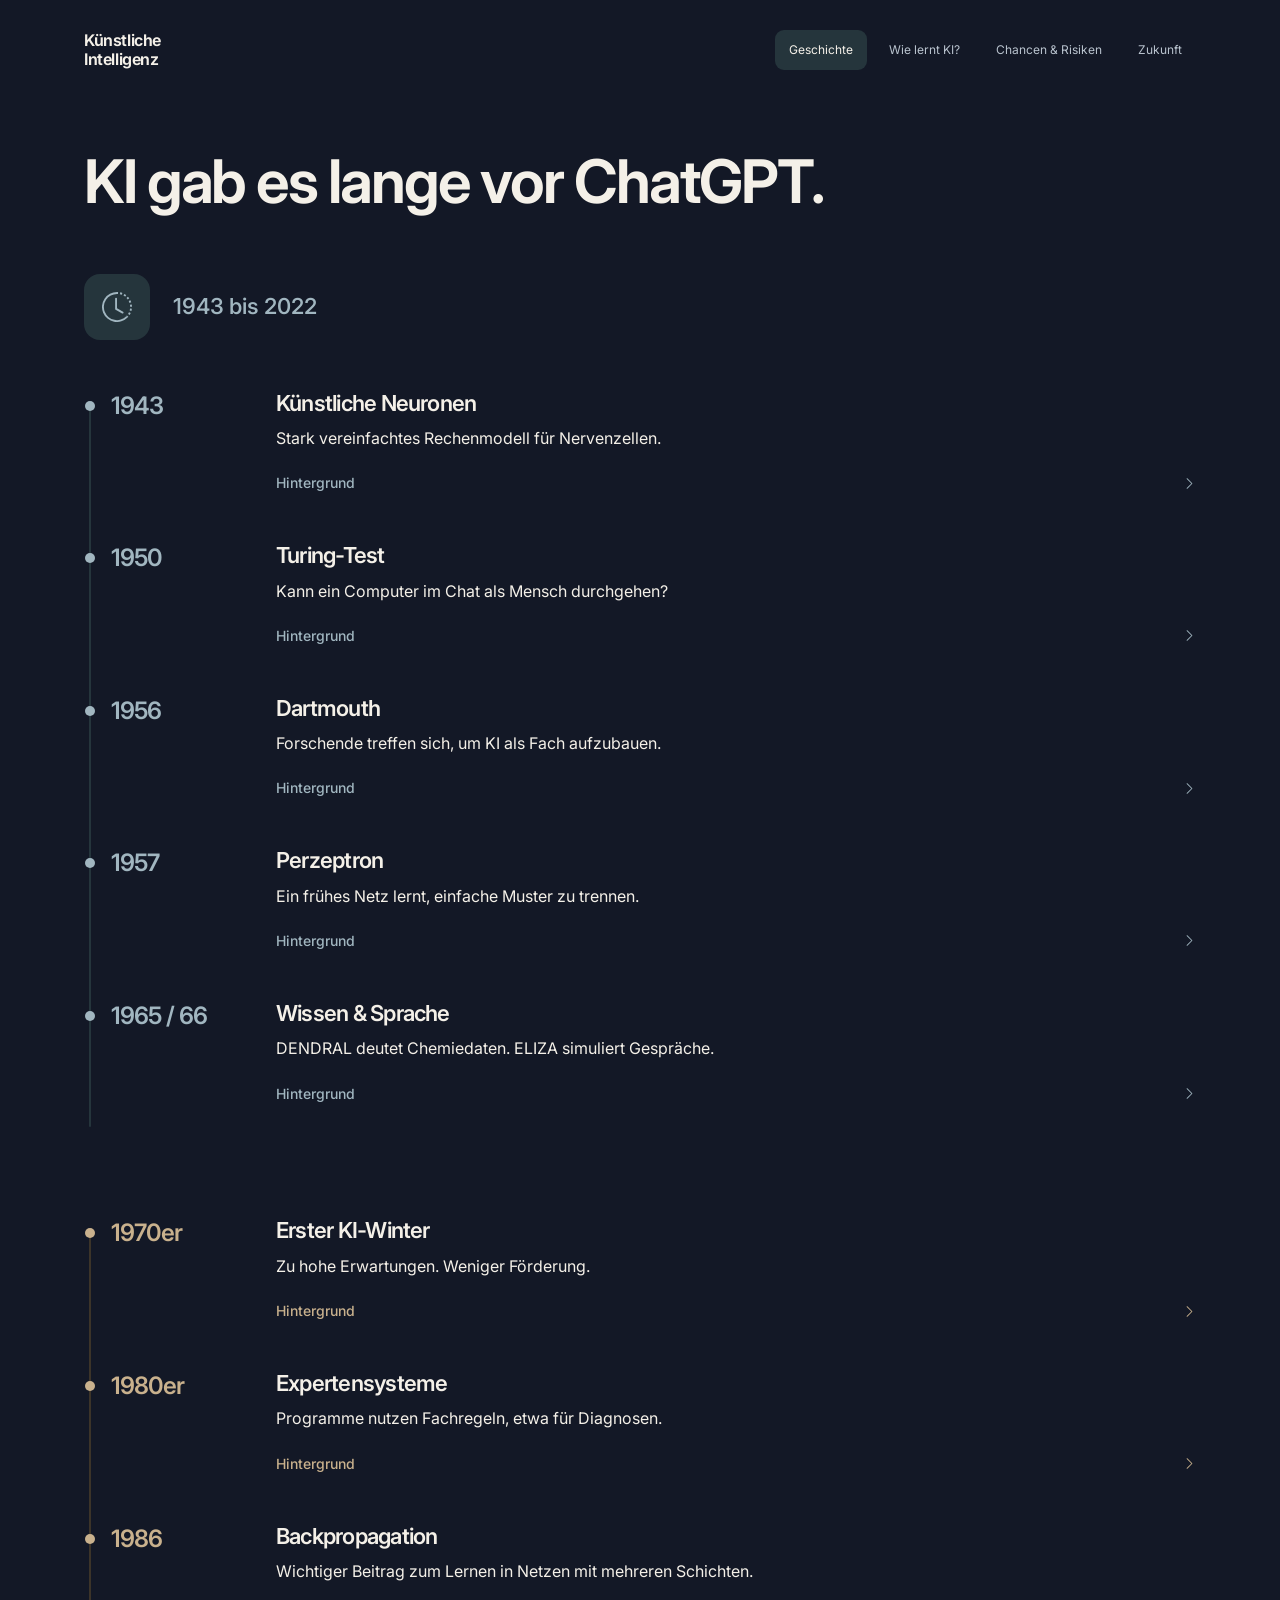
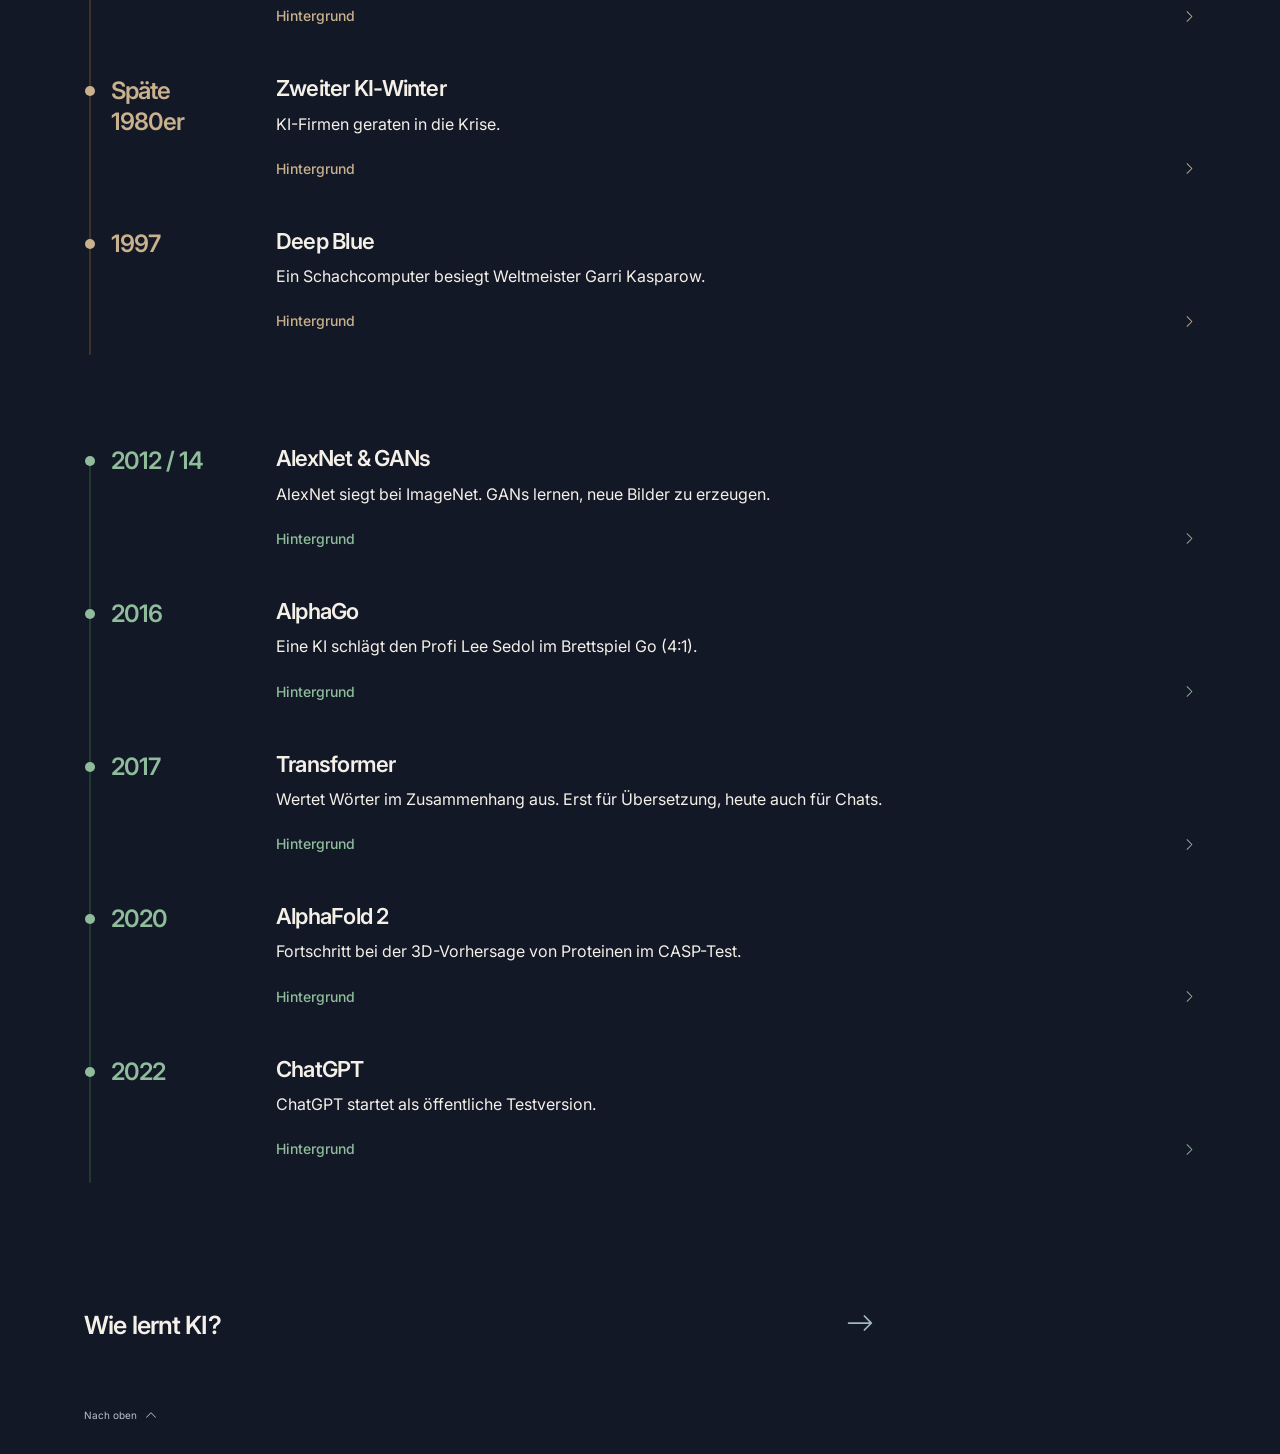
==== commit b74deb2d: "Reduce website to concise poster companion" ====
--- a/geschichte.html
+++ b/geschichte.html
@@ -1,40 +1,40 @@
-<!doctype html><html lang="de"><head><meta charset="utf-8"><meta name="viewport" content="width=device-width,initial-scale=1"><meta name="theme-color" content="#131826"><meta name="description" content="KI gab es lange vor ChatGPT. – Hintergründe, Beispiele und Erklärungen zur KI-Wandzeitung für Klassen 9–12."><title>KI gab es lange vor ChatGPT. · KI-Wandzeitung</title><link rel="icon" href="assets/favicon.svg" type="image/svg+xml"><link rel="preload" href="assets/fonts/Inter.woff2" as="font" type="font/woff2" crossorigin><link rel="stylesheet" href="styles.css"><script src="app.js" defer></script></head><body class="page-geschichte"><a class="skip" href="#inhalt">Zum Inhalt</a><header class="site-header"><a class="brand" href="geschichte.html">Künstliche<br>Intelligenz<span>Die Wandzeitung zum Weiterlesen</span></a><button class="menu-toggle" hidden aria-expanded="false" aria-controls="navigation">Themen <svg class="icon" viewBox="0 0 16 16" fill="currentColor" aria-hidden="true">
+<!doctype html><html lang="de"><head><meta charset="utf-8"><meta name="viewport" content="width=device-width,initial-scale=1"><meta name="theme-color" content="#131826"><meta name="description" content="KI gab es lange vor ChatGPT. – Hintergründe, Beispiele und Erklärungen zur KI-Wandzeitung für Klassen 9–12."><title>KI gab es lange vor ChatGPT. · KI-Wandzeitung</title><link rel="icon" href="assets/favicon.svg" type="image/svg+xml"><link rel="preload" href="assets/fonts/Inter.woff2" as="font" type="font/woff2" crossorigin><link rel="stylesheet" href="styles.css"><script src="app.js" defer></script></head><body class="page-geschichte"><a class="skip" href="#inhalt">Zum Inhalt</a><header class="site-header"><a class="brand" href="geschichte.html">Künstliche<br>Intelligenz</a><button class="menu-toggle" hidden aria-expanded="false" aria-controls="navigation">Themen <svg class="icon" viewBox="0 0 16 16" fill="currentColor" aria-hidden="true">
   <path fill-rule="evenodd" d="M4.646 1.646a.5.5 0 0 1 .708 0l6 6a.5.5 0 0 1 0 .708l-6 6a.5.5 0 0 1-.708-.708L10.293 8 4.646 2.354a.5.5 0 0 1 0-.708"/>
-</svg></button><nav id="navigation" aria-label="Themen"><a href="geschichte.html" aria-current="page">Geschichte</a><a href="lernen.html" >Wie lernt KI?</a><a href="chancen-risiken.html" >Chancen &amp; Risiken</a><a href="zukunft.html" >Zukunft</a></nav></header><main id="inhalt"><header class="page-heading"><h1>KI gab es lange vor ChatGPT.</h1><p class="lead">Auf dem Plakat siehst du die Stationen. Hier erfährst du, was dahintersteckt – und warum KI viel älter ist als ChatGPT.</p></header><div class="history-intro blue"><span class="topic-icon"><svg class="icon" viewBox="0 0 16 16" fill="currentColor" aria-hidden="true">
+</svg></button><nav id="navigation" aria-label="Themen"><a href="geschichte.html" aria-current="page">Geschichte</a><a href="lernen.html" >Wie lernt KI?</a><a href="chancen-risiken.html" >Chancen &amp; Risiken</a><a href="zukunft.html" >Zukunft</a></nav></header><main id="inhalt"><header class="page-heading"><h1>KI gab es lange vor ChatGPT.</h1></header><div class="history-intro blue"><span class="topic-icon"><svg class="icon" viewBox="0 0 16 16" fill="currentColor" aria-hidden="true">
   <path d="M8.515 1.019A7 7 0 0 0 8 1V0a8 8 0 0 1 .589.022zm2.004.45a7 7 0 0 0-.985-.299l.219-.976q.576.129 1.126.342zm1.37.71a7 7 0 0 0-.439-.27l.493-.87a8 8 0 0 1 .979.654l-.615.789a7 7 0 0 0-.418-.302zm1.834 1.79a7 7 0 0 0-.653-.796l.724-.69q.406.429.747.91zm.744 1.352a7 7 0 0 0-.214-.468l.893-.45a8 8 0 0 1 .45 1.088l-.95.313a7 7 0 0 0-.179-.483m.53 2.507a7 7 0 0 0-.1-1.025l.985-.17q.1.58.116 1.17zm-.131 1.538q.05-.254.081-.51l.993.123a8 8 0 0 1-.23 1.155l-.964-.267q.069-.247.12-.501m-.952 2.379q.276-.436.486-.908l.914.405q-.24.54-.555 1.038zm-.964 1.205q.183-.183.35-.378l.758.653a8 8 0 0 1-.401.432z"/>
   <path d="M8 1a7 7 0 1 0 4.95 11.95l.707.707A8.001 8.001 0 1 1 8 0z"/>
   <path d="M7.5 3a.5.5 0 0 1 .5.5v5.21l3.248 1.856a.5.5 0 0 1-.496.868l-3.5-2A.5.5 0 0 1 7 9V3.5a.5.5 0 0 1 .5-.5"/>
-</svg></span><p>1943 bis 2022<br><small>Ausgewählte Meilensteine · keine vollständige Geschichte</small></p></div><div class="epochs"><section class="epoch blue"><h2 class="epoch-title">Ideen werden zu einem Forschungsgebiet</h2><ol class="timeline" start="1"><li><span class="year">1943</span><div><h3>Künstliche Neuronen</h3><p>Stark vereinfachtes Rechenmodell für Nervenzellen.</p><details><summary>Hintergrund<svg class="icon" viewBox="0 0 16 16" fill="currentColor" aria-hidden="true">
+</svg></span><p>1943 bis 2022</p></div><div class="epochs"><section class="epoch blue" aria-label="1943–1966"><ol class="timeline" start="1"><li><span class="year">1943</span><div><h3>Künstliche Neuronen</h3><p>Stark vereinfachtes Rechenmodell für Nervenzellen.</p><details><summary>Hintergrund<svg class="icon" viewBox="0 0 16 16" fill="currentColor" aria-hidden="true">
   <path fill-rule="evenodd" d="M4.646 1.646a.5.5 0 0 1 .708 0l6 6a.5.5 0 0 1 0 .708l-6 6a.5.5 0 0 1-.708-.708L10.293 8 4.646 2.354a.5.5 0 0 1 0-.708"/>
-</svg></summary><div class="detail-copy"><p>McCulloch und Pitts beschreiben Nervenzellen als stark vereinfachte Rechenelemente. Das ist eine mathematische Idee, noch kein heutiger Chatbot. Der wichtige Gedanke: Viele einfache Einheiten lassen sich zu einem Netz verbinden. Ein künstliches Neuron ist dabei kein nachgebautes Gehirn. Die erste Idee enthält noch kein Lernverfahren heutiger Netze.</p></div></details></div></li><li><span class="year">1950</span><div><h3>Turing-Test</h3><p>Kann ein Computer im Chat als Mensch durchgehen?</p><details><summary>Hintergrund<svg class="icon" viewBox="0 0 16 16" fill="currentColor" aria-hidden="true">
+</svg></summary><div class="detail-copy"><p>Viele einfache Recheneinheiten lassen sich zu einem Netz verbinden; ein künstliches Neuron ist kein nachgebautes Gehirn.</p></div></details></div></li><li><span class="year">1950</span><div><h3>Turing-Test</h3><p>Kann ein Computer im Chat als Mensch durchgehen?</p><details><summary>Hintergrund<svg class="icon" viewBox="0 0 16 16" fill="currentColor" aria-hidden="true">
   <path fill-rule="evenodd" d="M4.646 1.646a.5.5 0 0 1 .708 0l6 6a.5.5 0 0 1 0 .708l-6 6a.5.5 0 0 1-.708-.708L10.293 8 4.646 2.354a.5.5 0 0 1 0-.708"/>
-</svg></summary><div class="detail-copy"><p>Alan Turing schlägt ein Gespräch als Prüfidee vor: Kann eine Person anhand schriftlicher Antworten Mensch und Maschine unterscheiden? Das untersucht beobachtbares Verhalten. Eine überzeugende Unterhaltung allein beantwortet aber nicht, ob eine Maschine Bewusstsein besitzt oder ihre Aussagen wahr sind.</p></div></details></div></li><li><span class="year">1956</span><div><h3>Dartmouth</h3><p>Forschende treffen sich, um KI als Fach aufzubauen.</p><details><summary>Hintergrund<svg class="icon" viewBox="0 0 16 16" fill="currentColor" aria-hidden="true">
+</svg></summary><div class="detail-copy"><p>Eine überzeugende Unterhaltung beweist weder Bewusstsein noch die Wahrheit einer Antwort.</p></div></details></div></li><li><span class="year">1956</span><div><h3>Dartmouth</h3><p>Forschende treffen sich, um KI als Fach aufzubauen.</p><details><summary>Hintergrund<svg class="icon" viewBox="0 0 16 16" fill="currentColor" aria-hidden="true">
   <path fill-rule="evenodd" d="M4.646 1.646a.5.5 0 0 1 .708 0l6 6a.5.5 0 0 1 0 .708l-6 6a.5.5 0 0 1-.708-.708L10.293 8 4.646 2.354a.5.5 0 0 1 0-.708"/>
-</svg></summary><div class="detail-copy"><p>Der Ausdruck „Artificial Intelligence“ steht bereits im Antrag von 1955. Das Dartmouth-Sommerprojekt von 1956 macht ihn zum Namen eines entstehenden Forschungsgebiets. Dahinter steht die Idee, Aspekte von Lernen und Intelligenz mit Maschinen zu untersuchen. Der Name bezeichnet seitdem viele unterschiedliche Ansätze – nicht nur neuronale Netze.</p></div></details></div></li><li><span class="year">1957</span><div><h3>Perzeptron</h3><p>Ein frühes Netz lernt, einfache Muster zu trennen.</p><details><summary>Hintergrund<svg class="icon" viewBox="0 0 16 16" fill="currentColor" aria-hidden="true">
+</svg></summary><div class="detail-copy"><p>Der Begriff „Artificial Intelligence“ steht bereits im Antrag von 1955; das Treffen folgt 1956.</p></div></details></div></li><li><span class="year">1957</span><div><h3>Perzeptron</h3><p>Ein frühes Netz lernt, einfache Muster zu trennen.</p><details><summary>Hintergrund<svg class="icon" viewBox="0 0 16 16" fill="currentColor" aria-hidden="true">
   <path fill-rule="evenodd" d="M4.646 1.646a.5.5 0 0 1 .708 0l6 6a.5.5 0 0 1 0 .708l-6 6a.5.5 0 0 1-.708-.708L10.293 8 4.646 2.354a.5.5 0 0 1 0-.708"/>
-</svg></summary><div class="detail-copy"><p>Frank Rosenblatts Perzeptron verändert Gewichte anhand von Beispielen. Damit kann es einfache Zuordnungen lernen, statt für jeden einzelnen Fall eine fertige Regel zu erhalten. Seine begrenzte Struktur ist viel einfacher als die tiefen Netze heutiger Bilderkennung.</p></div></details></div></li><li><span class="year">1965 / 66</span><div><h3>Wissen &amp; Sprache</h3><p>DENDRAL deutet Chemiedaten. ELIZA simuliert Gespräche.</p><details><summary>Hintergrund<svg class="icon" viewBox="0 0 16 16" fill="currentColor" aria-hidden="true">
+</svg></summary><div class="detail-copy"><p>Das Perzeptron lernt einfache Zuordnungen, indem es Gewichte anhand von Beispielen verändert.</p></div></details></div></li><li><span class="year">1965 / 66</span><div><h3>Wissen &amp; Sprache</h3><p>DENDRAL deutet Chemiedaten. ELIZA simuliert Gespräche.</p><details><summary>Hintergrund<svg class="icon" viewBox="0 0 16 16" fill="currentColor" aria-hidden="true">
   <path fill-rule="evenodd" d="M4.646 1.646a.5.5 0 0 1 .708 0l6 6a.5.5 0 0 1 0 .708l-6 6a.5.5 0 0 1-.708-.708L10.293 8 4.646 2.354a.5.5 0 0 1 0-.708"/>
-</svg></summary><div class="detail-copy"><p>Zwei sehr verschiedene Ideen: DENDRAL nutzt Fachwissen, um chemische Strukturen einzugrenzen. ELIZA reagiert auf Sprachmuster und formuliert passende Rückfragen. Dass eine Antwort menschlich klingt, bedeutet also schon damals nicht automatisch, dass ein Programm das Gespräch versteht.</p></div></details></div></li></ol></section><section class="epoch sand"><h2 class="epoch-title">Große Erwartungen, Rückschläge und neue Ansätze</h2><ol class="timeline" start="6"><li><span class="year">1970er</span><div><h3>Erster KI-Winter</h3><p>Zu hohe Erwartungen. Weniger Förderung.</p><details><summary>Hintergrund<svg class="icon" viewBox="0 0 16 16" fill="currentColor" aria-hidden="true">
+</svg></summary><div class="detail-copy"><p>DENDRAL nutzt chemisches Fachwissen, ELIZA reagiert auf Sprachmuster.</p></div></details></div></li></ol></section><section class="epoch sand" aria-label="1970er–1997"><ol class="timeline" start="6"><li><span class="year">1970er</span><div><h3>Erster KI-Winter</h3><p>Zu hohe Erwartungen. Weniger Förderung.</p><details><summary>Hintergrund<svg class="icon" viewBox="0 0 16 16" fill="currentColor" aria-hidden="true">
   <path fill-rule="evenodd" d="M4.646 1.646a.5.5 0 0 1 .708 0l6 6a.5.5 0 0 1 0 .708l-6 6a.5.5 0 0 1-.708-.708L10.293 8 4.646 2.354a.5.5 0 0 1 0-.708"/>
-</svg></summary><div class="detail-copy"><p>Große Versprechen treffen auf begrenzte Rechenleistung und schwierige Aufgaben. Wenn Ergebnisse hinter Erwartungen zurückbleiben, sinken Geld und Interesse. „KI-Winter“ meint eine solche Abkühlung – nicht, dass überall gleichzeitig jede KI-Forschung aufhört.</p></div></details></div></li><li><span class="year">1980er</span><div><h3>Expertensysteme</h3><p>Programme nutzen Fachregeln, etwa für Diagnosen.</p><details><summary>Hintergrund<svg class="icon" viewBox="0 0 16 16" fill="currentColor" aria-hidden="true">
+</svg></summary><div class="detail-copy"><p>„KI-Winter“ bedeutet weniger Geld und Interesse, keinen vollständigen Stillstand der Forschung.</p></div></details></div></li><li><span class="year">1980er</span><div><h3>Expertensysteme</h3><p>Programme nutzen Fachregeln, etwa für Diagnosen.</p><details><summary>Hintergrund<svg class="icon" viewBox="0 0 16 16" fill="currentColor" aria-hidden="true">
   <path fill-rule="evenodd" d="M4.646 1.646a.5.5 0 0 1 .708 0l6 6a.5.5 0 0 1 0 .708l-6 6a.5.5 0 0 1-.708-.708L10.293 8 4.646 2.354a.5.5 0 0 1 0-.708"/>
-</svg></summary><div class="detail-copy"><p>Expertensysteme speichern Fachwissen etwa als Wenn-dann-Regeln. Beispiel einer vereinfachten Regel: Wenn bestimmte Symptome vorliegen, prüfe eine bestimmte Ursache. Solche Systeme können in eng begrenzten Bereichen helfen. Ihr Wissen muss jedoch aufwendig eingegeben und gepflegt werden.</p></div></details></div></li><li><span class="year">1986</span><div><h3>Backpropagation</h3><p>Wichtiger Beitrag zum Lernen in Netzen mit mehreren Schichten.</p><details><summary>Hintergrund<svg class="icon" viewBox="0 0 16 16" fill="currentColor" aria-hidden="true">
+</svg></summary><div class="detail-copy"><p>Fachwissen wird etwa als Wenn-dann-Regeln gespeichert und muss aufwendig gepflegt werden.</p></div></details></div></li><li><span class="year">1986</span><div><h3>Backpropagation</h3><p>Wichtiger Beitrag zum Lernen in Netzen mit mehreren Schichten.</p><details><summary>Hintergrund<svg class="icon" viewBox="0 0 16 16" fill="currentColor" aria-hidden="true">
   <path fill-rule="evenodd" d="M4.646 1.646a.5.5 0 0 1 .708 0l6 6a.5.5 0 0 1 0 .708l-6 6a.5.5 0 0 1-.708-.708L10.293 8 4.646 2.354a.5.5 0 0 1 0-.708"/>
-</svg></summary><div class="detail-copy"><p>Rumelhart, Hinton und Williams zeigen, wie Fehler durch mehrere Netzschichten zurückgerechnet werden können. Die dabei berechneten Gradienten helfen, Gewichte anzupassen. So wird Lernen in mehrschichtigen Netzen praktikabler. Der Artikel ist ein wichtiger Meilenstein, nicht der Anfang jeder Idee dazu.</p></div></details></div></li><li><span class="year">Späte 1980er</span><div><h3>Zweiter KI-Winter</h3><p>KI-Firmen geraten in die Krise.</p><details><summary>Hintergrund<svg class="icon" viewBox="0 0 16 16" fill="currentColor" aria-hidden="true">
+</svg></summary><div class="detail-copy"><p>Backpropagation berechnet Gradienten, die beim Anpassen der Gewichte helfen.</p></div></details></div></li><li><span class="year">Späte 1980er</span><div><h3>Zweiter KI-Winter</h3><p>KI-Firmen geraten in die Krise.</p><details><summary>Hintergrund<svg class="icon" viewBox="0 0 16 16" fill="currentColor" aria-hidden="true">
   <path fill-rule="evenodd" d="M4.646 1.646a.5.5 0 0 1 .708 0l6 6a.5.5 0 0 1 0 .708l-6 6a.5.5 0 0 1-.708-.708L10.293 8 4.646 2.354a.5.5 0 0 1 0-.708"/>
-</svg></summary><div class="detail-copy"><p>Auch der Boom der Expertensysteme stößt an Grenzen: Entwicklung und Wartung sind teuer, Erwartungen zu hoch. Unternehmen geraten unter Druck. Die Forschung verschwindet trotzdem nicht; manche ihrer Methoden werden später in anderen Zusammenhängen weiterentwickelt.</p></div></details></div></li><li><span class="year">1997</span><div><h3>Deep Blue</h3><p>Ein Schachcomputer besiegt Weltmeister Garri Kasparow.</p><details><summary>Hintergrund<svg class="icon" viewBox="0 0 16 16" fill="currentColor" aria-hidden="true">
+</svg></summary><div class="detail-copy"><p>Hohe Kosten und enttäuschte Erwartungen bremsen den Boom der Expertensysteme.</p></div></details></div></li><li><span class="year">1997</span><div><h3>Deep Blue</h3><p>Ein Schachcomputer besiegt Weltmeister Garri Kasparow.</p><details><summary>Hintergrund<svg class="icon" viewBox="0 0 16 16" fill="currentColor" aria-hidden="true">
   <path fill-rule="evenodd" d="M4.646 1.646a.5.5 0 0 1 .708 0l6 6a.5.5 0 0 1 0 .708l-6 6a.5.5 0 0 1-.708-.708L10.293 8 4.646 2.354a.5.5 0 0 1 0-.708"/>
-</svg></summary><div class="detail-copy"><p>IBMs Deep Blue gewinnt 1997 einen Wettkampf gegen Schachweltmeister Garri Kasparow. Das System verbindet die Suche nach möglichen Zügen mit Schachwissen und spezialisierter Technik. Schon 1996 gewann Deep Blue eine einzelne Partie, aber noch nicht den Wettkampf. Ein Erfolg in Schach zeigt eine starke Spezialfähigkeit – nicht automatisch allgemeine menschliche Intelligenz.</p></div></details></div></li></ol></section><section class="epoch green"><h2 class="epoch-title">Tiefe Netze erreichen die Öffentlichkeit</h2><ol class="timeline" start="11"><li><span class="year">2012 / 14</span><div><h3>AlexNet &amp; GANs</h3><p>AlexNet siegt bei ImageNet. GANs lernen, neue Bilder zu erzeugen.</p><details><summary>Hintergrund<svg class="icon" viewBox="0 0 16 16" fill="currentColor" aria-hidden="true">
+</svg></summary><div class="detail-copy"><p>1996 gewinnt Deep Blue eine Partie, 1997 den Wettkampf gegen Garri Kasparow.</p></div></details></div></li></ol></section><section class="epoch green" aria-label="2012–2022"><ol class="timeline" start="11"><li><span class="year">2012 / 14</span><div><h3>AlexNet &amp; GANs</h3><p>AlexNet siegt bei ImageNet. GANs lernen, neue Bilder zu erzeugen.</p><details><summary>Hintergrund<svg class="icon" viewBox="0 0 16 16" fill="currentColor" aria-hidden="true">
   <path fill-rule="evenodd" d="M4.646 1.646a.5.5 0 0 1 .708 0l6 6a.5.5 0 0 1 0 .708l-6 6a.5.5 0 0 1-.708-.708L10.293 8 4.646 2.354a.5.5 0 0 1 0-.708"/>
-</svg></summary><div class="detail-copy"><p>AlexNet gewinnt 2012 den ImageNet-Wettbewerb zur Bildklassifikation: Bilder werden vorgegebenen Klassen zugeordnet. Der Fortschritt betrifft diese Testaufgabe, nicht jede Form des Bildverstehens. GANs verbinden ab 2014 zwei Netze: eines erzeugt Beispiele, das andere versucht, echte von erzeugten zu unterscheiden. Erkennen und Erzeugen sind verschiedene Aufgaben, die beide mit Netzen bearbeitet werden können.</p></div></details></div></li><li><span class="year">2016</span><div><h3>AlphaGo</h3><p>Eine KI schlägt den Profi Lee Sedol im Brettspiel Go (4:1).</p><details><summary>Hintergrund<svg class="icon" viewBox="0 0 16 16" fill="currentColor" aria-hidden="true">
+</svg></summary><div class="detail-copy"><p>AlexNet ordnet Bilder vorgegebenen Klassen zu; bei GANs lernt ein Netz, neue Beispiele zu erzeugen.</p></div></details></div></li><li><span class="year">2016</span><div><h3>AlphaGo</h3><p>Eine KI schlägt den Profi Lee Sedol im Brettspiel Go (4:1).</p><details><summary>Hintergrund<svg class="icon" viewBox="0 0 16 16" fill="currentColor" aria-hidden="true">
   <path fill-rule="evenodd" d="M4.646 1.646a.5.5 0 0 1 .708 0l6 6a.5.5 0 0 1 0 .708l-6 6a.5.5 0 0 1-.708-.708L10.293 8 4.646 2.354a.5.5 0 0 1 0-.708"/>
-</svg></summary><div class="detail-copy"><p>AlphaGo besiegt 2016 den Go-Profi Lee Sedol. Das System verbindet neuronale Netze mit Suche und verbessert sich auch durch Spiele gegen sich selbst. Go gilt wegen seiner vielen möglichen Stellungen als große Herausforderung. Der Erfolg betrifft ein Spiel mit klaren Regeln.</p></div></details></div></li><li><span class="year">2017</span><div><h3>Transformer</h3><p>Wertet Wörter im Zusammenhang aus. Erst für Übersetzung, heute auch für Chats.</p><details><summary>Hintergrund<svg class="icon" viewBox="0 0 16 16" fill="currentColor" aria-hidden="true">
+</svg></summary><div class="detail-copy"><p>AlphaGo verbindet neuronale Netze mit Suche und lernt auch durch Spiele gegen sich selbst.</p></div></details></div></li><li><span class="year">2017</span><div><h3>Transformer</h3><p>Wertet Wörter im Zusammenhang aus. Erst für Übersetzung, heute auch für Chats.</p><details><summary>Hintergrund<svg class="icon" viewBox="0 0 16 16" fill="currentColor" aria-hidden="true">
   <path fill-rule="evenodd" d="M4.646 1.646a.5.5 0 0 1 .708 0l6 6a.5.5 0 0 1 0 .708l-6 6a.5.5 0 0 1-.708-.708L10.293 8 4.646 2.354a.5.5 0 0 1 0-.708"/>
-</svg></summary><div class="detail-copy"><p>Transformer nutzen „Attention“: Beim Verarbeiten eines Textes werden Beziehungen zwischen seinen Bestandteilen gewichtet. So lassen sich auch weiter auseinanderliegende Wörter berücksichtigen. Diese Architektur wird eine wichtige Grundlage vieler Sprachmodelle. Sie ist eine Rechenmethode und keine Erklärung menschlichen Denkens.</p></div></details></div></li><li><span class="year">2020</span><div><h3>AlphaFold 2</h3><p>Fortschritt bei der 3D-Vorhersage von Proteinen im CASP-Test.</p><details><summary>Hintergrund<svg class="icon" viewBox="0 0 16 16" fill="currentColor" aria-hidden="true">
+</svg></summary><div class="detail-copy"><p>„Attention“ gewichtet Beziehungen zwischen Textbestandteilen, auch über größere Abstände.</p></div></details></div></li><li><span class="year">2020</span><div><h3>AlphaFold 2</h3><p>Fortschritt bei der 3D-Vorhersage von Proteinen im CASP-Test.</p><details><summary>Hintergrund<svg class="icon" viewBox="0 0 16 16" fill="currentColor" aria-hidden="true">
   <path fill-rule="evenodd" d="M4.646 1.646a.5.5 0 0 1 .708 0l6 6a.5.5 0 0 1 0 .708l-6 6a.5.5 0 0 1-.708-.708L10.293 8 4.646 2.354a.5.5 0 0 1 0-.708"/>
-</svg></summary><div class="detail-copy"><p>AlphaFold 2 erzielt 2020 bei CASP große Fortschritte bei der Vorhersage von Proteinstrukturen. Proteine sind Moleküle, deren räumliche Form für ihre Funktion wichtig ist. Eine berechnete Struktur hilft der Forschung, ersetzt aber nicht automatisch Experimente oder die Prüfung eines Medikaments.</p></div></details></div></li><li><span class="year">2022</span><div><h3>ChatGPT</h3><p>ChatGPT startet als öffentliche Testversion.</p><details><summary>Hintergrund<svg class="icon" viewBox="0 0 16 16" fill="currentColor" aria-hidden="true">
+</svg></summary><div class="detail-copy"><p>Der CASP-Erfolg stammt von 2020, die Fachpublikation von 2021; Strukturvorhersagen ersetzen keine Experimente.</p></div></details></div></li><li><span class="year">2022</span><div><h3>ChatGPT</h3><p>ChatGPT startet als öffentliche Testversion.</p><details><summary>Hintergrund<svg class="icon" viewBox="0 0 16 16" fill="currentColor" aria-hidden="true">
   <path fill-rule="evenodd" d="M4.646 1.646a.5.5 0 0 1 .708 0l6 6a.5.5 0 0 1 0 .708l-6 6a.5.5 0 0 1-.708-.708L10.293 8 4.646 2.354a.5.5 0 0 1 0-.708"/>
-</svg></summary><div class="detail-copy"><p>Mit ChatGPT wird 2022 ein Sprachmodell über eine einfache Chatoberfläche für ein breites Publikum zugänglich. Menschen können nachfragen, Texte umformulieren oder Ideen sammeln. Das System kann trotzdem überzeugend falsche Antworten geben. Der große öffentliche Moment baut auf Jahrzehnten Forschung auf.</p></div></details></div></li></ol></section></div><section class="takeaway"><h2>Warum gab es nicht den einen Durchbruch?</h2><p>Die Stationen zeigen verschiedene Wege: Regeln und Fachwissen, Suche, Lernen aus Beispielen. Mehr Rechenleistung allein erklärt die Entwicklung ebenso wenig wie ein einzelner neuer Algorithmus. Ideen, verfügbare Daten, Technik und konkrete Aufgaben wirken zusammen.</p></section><a class="next-page" href="lernen.html"><span>Weiterlesen<strong>Wie lernt KI?</strong></span><svg class="icon" viewBox="0 0 16 16" fill="currentColor" aria-hidden="true">
+</svg></summary><div class="detail-copy"><p>Die einfache Chatoberfläche macht Sprachmodelle breit zugänglich; überzeugend falsche Antworten bleiben möglich.</p></div></details></div></li></ol></section></div><a class="next-page" href="lernen.html"><span><strong>Wie lernt KI?</strong></span><svg class="icon" viewBox="0 0 16 16" fill="currentColor" aria-hidden="true">
   <path fill-rule="evenodd" d="M1 8a.5.5 0 0 1 .5-.5h11.793l-3.147-3.146a.5.5 0 0 1 .708-.708l4 4a.5.5 0 0 1 0 .708l-4 4a.5.5 0 0 1-.708-.708L13.293 8.5H1.5A.5.5 0 0 1 1 8"/>
 </svg></a></main><footer class="site-footer"><a href="#inhalt">Nach oben <svg class="icon" viewBox="0 0 16 16" fill="currentColor" aria-hidden="true">
   <path fill-rule="evenodd" d="M7.646 4.646a.5.5 0 0 1 .708 0l6 6a.5.5 0 0 1-.708.708L8 5.707l-5.646 5.647a.5.5 0 0 1-.708-.708z"/>
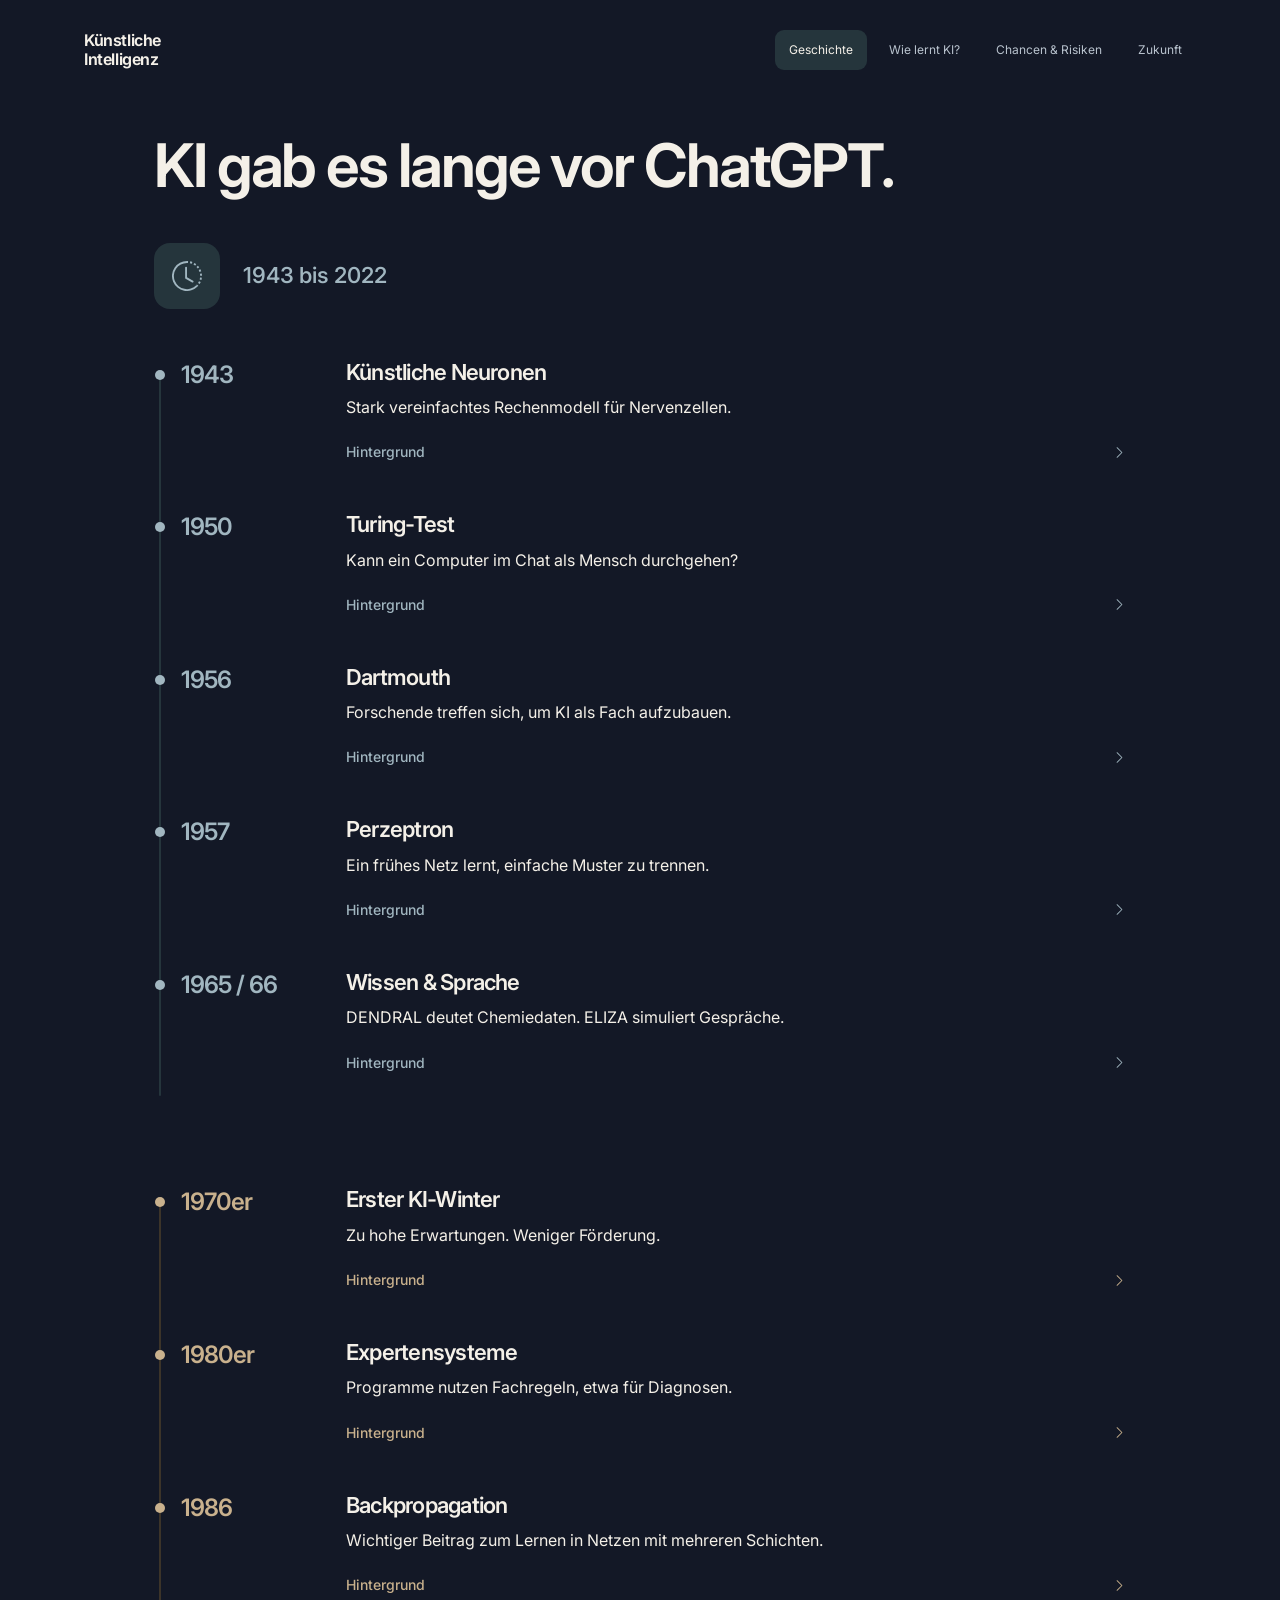
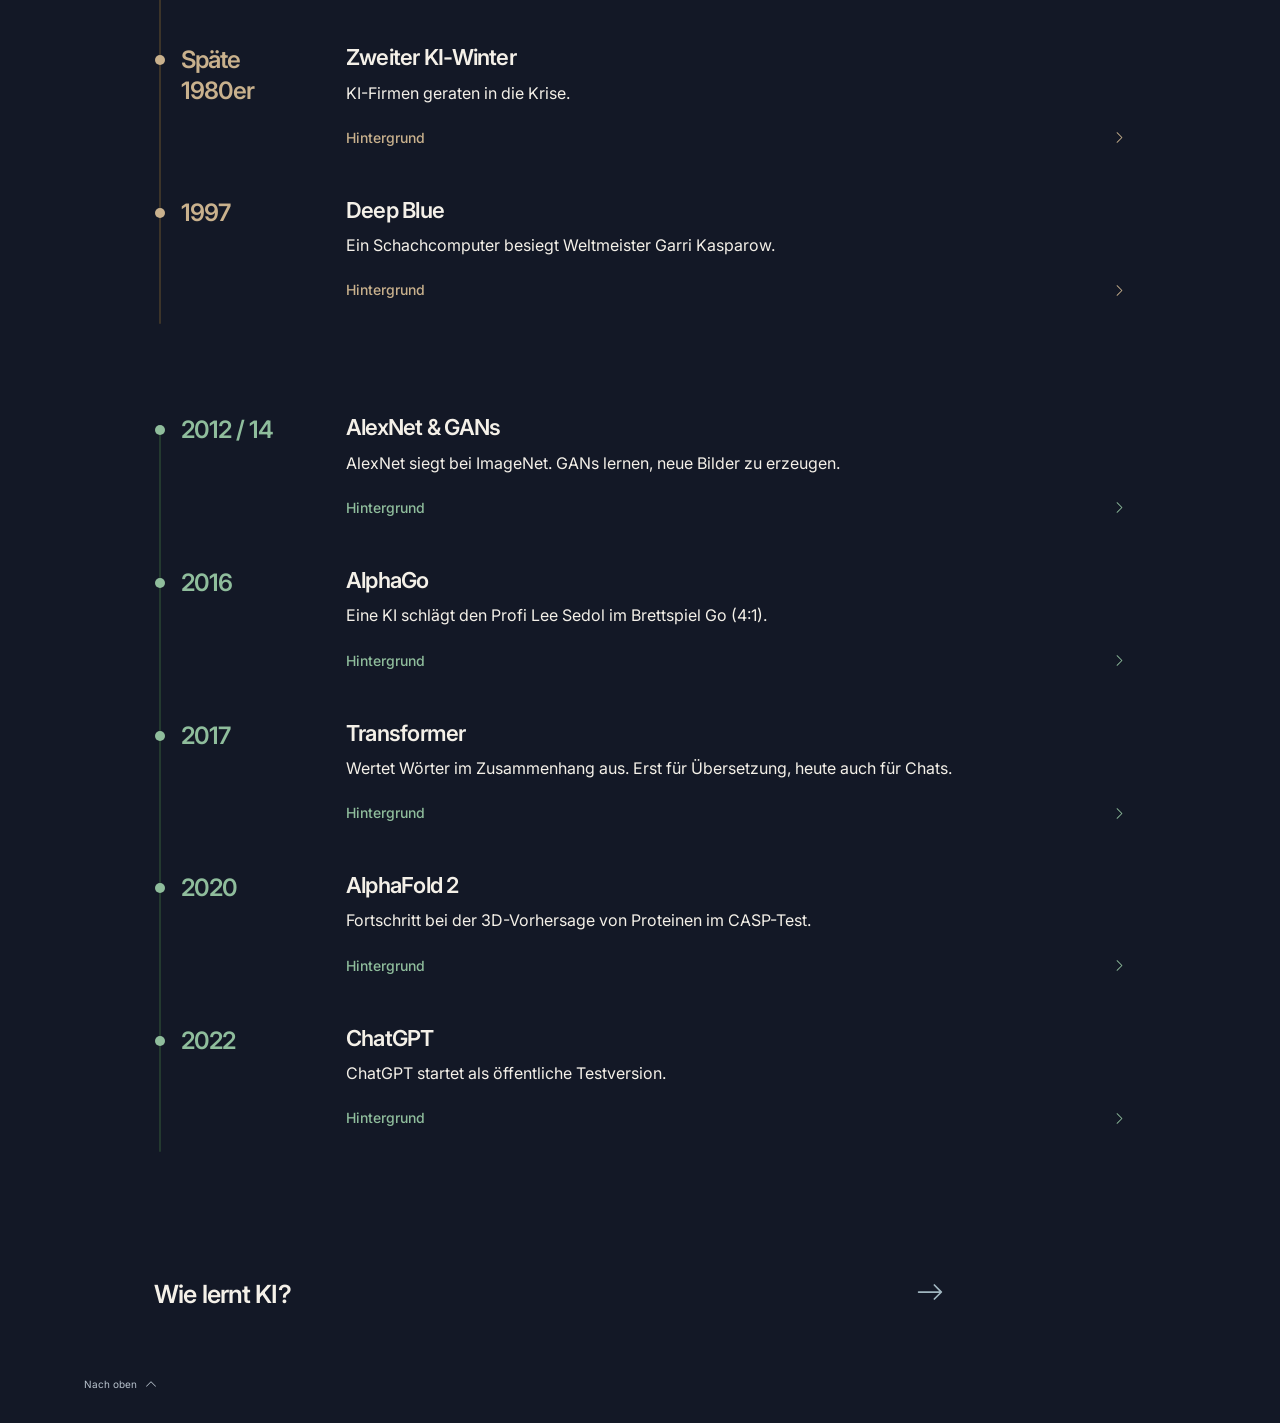
==== commit c823365b: "Refresh stylesheet cache for desktop layout update" ====
--- a/geschichte.html
+++ b/geschichte.html
@@ -1,4 +1,4 @@
-<!doctype html><html lang="de"><head><meta charset="utf-8"><meta name="viewport" content="width=device-width,initial-scale=1"><meta name="theme-color" content="#131826"><meta name="description" content="KI gab es lange vor ChatGPT. – Hintergründe, Beispiele und Erklärungen zur KI-Wandzeitung für Klassen 9–12."><title>KI gab es lange vor ChatGPT. · KI-Wandzeitung</title><link rel="icon" href="assets/favicon.svg" type="image/svg+xml"><link rel="preload" href="assets/fonts/Inter.woff2" as="font" type="font/woff2" crossorigin><link rel="stylesheet" href="styles.css"><script src="app.js" defer></script></head><body class="page-geschichte"><a class="skip" href="#inhalt">Zum Inhalt</a><header class="site-header"><a class="brand" href="geschichte.html">Künstliche<br>Intelligenz</a><button class="menu-toggle" hidden aria-expanded="false" aria-controls="navigation">Themen <svg class="icon" viewBox="0 0 16 16" fill="currentColor" aria-hidden="true">
+<!doctype html><html lang="de"><head><meta charset="utf-8"><meta name="viewport" content="width=device-width,initial-scale=1"><meta name="theme-color" content="#131826"><meta name="description" content="KI gab es lange vor ChatGPT. – Hintergründe, Beispiele und Erklärungen zur KI-Wandzeitung für Klassen 9–12."><title>KI gab es lange vor ChatGPT. · KI-Wandzeitung</title><link rel="icon" href="assets/favicon.svg" type="image/svg+xml"><link rel="preload" href="assets/fonts/Inter.woff2" as="font" type="font/woff2" crossorigin><link rel="stylesheet" href="styles.css?v=20261111-desktop"><script src="app.js" defer></script></head><body class="page-geschichte"><a class="skip" href="#inhalt">Zum Inhalt</a><header class="site-header"><a class="brand" href="geschichte.html">Künstliche<br>Intelligenz</a><button class="menu-toggle" hidden aria-expanded="false" aria-controls="navigation">Themen <svg class="icon" viewBox="0 0 16 16" fill="currentColor" aria-hidden="true">
   <path fill-rule="evenodd" d="M4.646 1.646a.5.5 0 0 1 .708 0l6 6a.5.5 0 0 1 0 .708l-6 6a.5.5 0 0 1-.708-.708L10.293 8 4.646 2.354a.5.5 0 0 1 0-.708"/>
 </svg></button><nav id="navigation" aria-label="Themen"><a href="geschichte.html" aria-current="page">Geschichte</a><a href="lernen.html" >Wie lernt KI?</a><a href="chancen-risiken.html" >Chancen &amp; Risiken</a><a href="zukunft.html" >Zukunft</a></nav></header><main id="inhalt"><header class="page-heading"><h1>KI gab es lange vor ChatGPT.</h1></header><div class="history-intro blue"><span class="topic-icon"><svg class="icon" viewBox="0 0 16 16" fill="currentColor" aria-hidden="true">
   <path d="M8.515 1.019A7 7 0 0 0 8 1V0a8 8 0 0 1 .589.022zm2.004.45a7 7 0 0 0-.985-.299l.219-.976q.576.129 1.126.342zm1.37.71a7 7 0 0 0-.439-.27l.493-.87a8 8 0 0 1 .979.654l-.615.789a7 7 0 0 0-.418-.302zm1.834 1.79a7 7 0 0 0-.653-.796l.724-.69q.406.429.747.91zm.744 1.352a7 7 0 0 0-.214-.468l.893-.45a8 8 0 0 1 .45 1.088l-.95.313a7 7 0 0 0-.179-.483m.53 2.507a7 7 0 0 0-.1-1.025l.985-.17q.1.58.116 1.17zm-.131 1.538q.05-.254.081-.51l.993.123a8 8 0 0 1-.23 1.155l-.964-.267q.069-.247.12-.501m-.952 2.379q.276-.436.486-.908l.914.405q-.24.54-.555 1.038zm-.964 1.205q.183-.183.35-.378l.758.653a8 8 0 0 1-.401.432z"/>
--- a/styles.css
+++ b/styles.css
@@ -5,8 +5,30 @@
 .learning-steps{list-style:none;margin:0;padding:0}.learning-steps>li{margin-bottom:32px}.learning-panel{background:#202633;border-radius:18px;padding:32px;display:grid;grid-template-columns:52px minmax(0,1fr) minmax(0,.95fr);align-items:center;gap:25px}.step-number{background:var(--learning-blue);color:var(--bg);font-size:28px;font-weight:650;width:52px;height:52px;border-radius:12px;display:flex;align-items:center;justify-content:center;align-self:start}.step-copy{align-self:start}.step-copy h2{font-size:24px;margin-bottom:14px}.step-copy p{font-size:16px;color:var(--secondary);max-width:340px}.step-graphic{min-width:0;display:flex;align-items:center;justify-content:center}.digit-example{margin:0;display:flex;align-items:center;flex-direction:column;gap:9px;flex-shrink:0}.digit{width:74px;height:95px;padding:12px;background:var(--text);color:var(--bg);border-radius:9px}.digit-example figcaption{font-size:10px;color:var(--secondary)}.prediction{display:flex;align-items:center;gap:20px}.prediction>.digit-example{margin-right:5px}.prediction>span{color:var(--learning-blue)}.answer{display:flex;flex-direction:column;align-items:center;line-height:1.2;gap:9px}.answer small{font-size:11px}.answer strong{font-size:48px;font-weight:500}.answer.red{color:var(--learning-red)}.answer.green{color:var(--learning-green)}.weight-example{width:100%;max-width:280px}.weight-example p{font-size:14px;color:var(--learning-green);margin-bottom:19px;line-height:1.4}.weight-example small{color:var(--secondary);font-size:10px}.bar-row{display:grid;grid-template-columns:65px 1fr;align-items:center;gap:12px;margin:12px 0;font-size:11px;color:var(--secondary)}.bar{height:9px;display:block;border-radius:5px;background:var(--learning-green)}.bar.before{width:28%;opacity:.6}.bar.after{width:90%}.more-digits{display:flex;gap:35px}.step-depth{margin:4px 32px 0 109px}.step-depth summary{font-size:14px}.test-section{background:var(--blue-field);border-radius:18px;display:flex;align-items:center;justify-content:space-between;gap:35px;padding:32px;margin:35px 0 55px}.test-section h2{font-size:25px;color:var(--learning-blue);margin-bottom:13px}.test-section p{max-width:620px}.explanation{max-width:790px}.explanation h2{margin-bottom:22px}.explanation>p{color:var(--secondary)}.explanation details{margin-top:20px}
 .comparison-head{display:grid;grid-template-columns:1fr 1fr;gap:75px;margin-bottom:35px}.comparison-head h2{font:400 42px/1 'Instrument Serif',serif;color:var(--accent)}.comparison-pair{display:grid;grid-template-columns:minmax(0,1fr) minmax(0,1fr);gap:75px;margin-bottom:55px}.comparison-item .item-heading{gap:20px;margin-bottom:20px;min-height:66px}.comparison-item h3{font-size:22px}.comparison-item>p{color:var(--secondary);max-width:420px}.comparison-item details{margin-top:12px}.mobile-label{display:none}.future-topic{margin-bottom:65px}.future-topic .item-heading{margin-bottom:27px}.future-topic h2{font-size:29px}.future-columns{display:grid;grid-template-columns:1fr 1fr;gap:45px;margin-left:89px}.future-columns h3{font-size:13px;font-weight:550;letter-spacing:0;color:var(--accent);margin-bottom:12px}.future-columns p{color:var(--secondary);font-size:16px}.possibility{background:var(--field);border-radius:14px;padding:24px;margin:-24px 0 0}.future-topic>details{margin:20px 0 0 89px}.future-topic .detail-copy{max-width:760px}.sources{margin-top:35px;max-width:790px}.sources summary{font-size:12px;color:var(--secondary)}.sources ul{padding-left:18px}.sources li{margin:10px 0;font-size:13px}.next-page{display:flex;justify-content:space-between;gap:35px;align-items:center;text-decoration:none;padding:30px 0 45px;margin-top:25px;max-width:790px}.next-page span{font-size:11px;color:var(--secondary)}.next-page strong{display:block;color:var(--text);font-size:25px;line-height:1.3;margin-top:6px;letter-spacing:-.035em}.next-page>.icon{color:var(--blue);width:28px;height:28px}.next-page:hover strong{text-decoration:underline;text-underline-offset:7px}.site-footer{display:flex;justify-content:space-between;gap:25px;padding-top:20px;padding-bottom:30px;color:var(--secondary);font-size:10px}.site-footer a{display:flex;align-items:center;gap:8px;text-decoration:none}.site-footer .icon{width:12px;height:12px}
 @keyframes arrive{from{opacity:0;transform:translateY(8px)}to{opacity:1;transform:translateY(0)}}.page-heading{animation:arrive .4s both}.epochs,.learning-steps,.comparison,.future-list{animation:arrive .4s .06s both}
+/* Compact desktop composition for the shortened poster copy. */
+@media(min-width:1001px){
+ .page-heading{padding:32px 0 40px}
+ .page-lernen main,.page-chancen-risiken main{max-width:1100px}
+ .page-geschichte main{max-width:1100px}
+ .learning-panel{gap:22px;grid-template-columns:52px minmax(0,1fr) minmax(0,.85fr)}
+ .learning-steps>li{margin-bottom:24px}
+ .comparison-pair,.comparison-head{gap:48px}
+ .comparison-pair{margin-bottom:36px}
+ .comparison-item .item-heading{gap:18px;margin-bottom:14px}
+ .future-list{display:grid;grid-template-columns:repeat(2,minmax(0,1fr));gap:48px}
+ .future-topic{margin-bottom:0}
+ .future-topic .item-heading{gap:18px;margin-bottom:20px;align-items:center;min-height:66px}
+ .future-topic h2{font-size:27px}
+ .future-columns{display:flex;flex-direction:column;gap:18px;margin-left:0}
+ .future-columns h3{margin-bottom:8px}
+ .future-columns>div:first-child{min-height:80px}
+ .possibility{margin:0;padding:22px 24px}
+ .page-zukunft .next-page{margin-top:40px}
+}
 @media(max-width:1000px){.learning-panel{grid-template-columns:48px minmax(0,1fr);gap:22px}.step-number{width:48px;height:48px}.step-graphic{grid-column:2;justify-content:flex-start;margin-top:10px}.step-copy p{max-width:620px}.step-depth{margin-left:102px}.comparison-pair,.comparison-head{gap:45px}.comparison-item .item-heading{align-items:flex-start;gap:16px}.comparison-item h3{font-size:21px}.topic-icon{width:55px;height:55px;border-radius:13px}.topic-icon .icon{width:26px;height:26px}.future-columns{margin-left:78px;gap:30px}.future-topic>details{margin-left:78px}.site-header{flex-wrap:wrap;gap:22px}#navigation{gap:4px}#navigation a{padding:9px 11px}}
 @media(max-width:600px){body{font-size:16px}.site-header{padding-top:22px;padding-bottom:10px;position:relative}.brand{font-size:15px}.brand span{font-size:9px}.menu-toggle:not([hidden]){display:flex;font-size:13px}.js-menu #navigation:not(.is-open){display:none}#navigation{width:100%;display:grid;grid-template-columns:1fr 1fr;gap:6px}#navigation a{font-size:12px;padding:12px}.page-heading{padding:37px 0 38px}h1{font-size:36px;line-height:1.14;letter-spacing:-.04em}.lead{font-size:16px;margin-top:19px}.history-intro{margin-bottom:35px;gap:17px}.history-intro p{font-size:20px}.history-intro small{font-size:11px;display:block;max-width:220px;margin-top:5px}.epoch-title{font-size:18px;max-width:300px;line-height:1.4;margin-bottom:28px}.timeline{padding-left:23px}.timeline::before{left:4px}.timeline li{grid-template-columns:1fr;gap:8px;padding-bottom:32px}.timeline li::before{left:-23px;top:8px;width:9px;height:9px}.year{font-size:23px}.timeline h3{font-size:21px;margin-bottom:10px}.history-source{font-size:10px}.epoch{margin-bottom:38px}.detail-copy{font-size:16px;line-height:1.75}.takeaway{padding:26px 23px;margin:35px 0 45px;border-radius:14px}.takeaway h2{font-size:22px;line-height:1.3}.learning-panel{padding:22px 19px;grid-template-columns:35px minmax(0,1fr);gap:16px;border-radius:14px}.step-number{width:35px;height:35px;font-size:22px;border-radius:9px}.step-copy h2{font-size:21px;line-height:1.25;margin-bottom:12px}.step-copy p{font-size:15px;line-height:1.65}.step-graphic{grid-column:1/-1;margin-top:12px;justify-content:center;padding:4px 0}.prediction{gap:20px}.digit{width:65px;height:85px;padding:11px}.answer strong{font-size:43px}.prediction>.digit-example{margin-right:0}.prediction>span .icon{width:20px;height:20px}.step-depth{margin:5px 7px 0}.step-depth summary{font-size:14px}.learning-steps>li{margin-bottom:26px}.weight-example{max-width:245px}.weight-example p{font-size:14px}.more-digits{gap:42px}.test-section{padding:25px 22px;gap:22px;align-items:flex-start;margin:30px 0 38px;border-radius:14px}.test-section h2{font-size:22px;line-height:1.2}.test-section p{font-size:15px}.test-section .digit{width:54px;height:72px;padding:8px}.test-section .digit-example{margin-top:5px}.test-section figcaption{font-size:9px;max-width:55px}.explanation h2{font-size:25px;line-height:1.25}.comparison-head{display:none}.comparison-pair{grid-template-columns:1fr;gap:30px;margin-bottom:46px}.comparison-item .item-heading{align-items:center;min-height:55px;margin-bottom:15px;gap:17px}.comparison-item h3{font-size:22px;line-height:1.25}.mobile-label{display:block;color:var(--accent);font:400 22px/1 'Instrument Serif',serif;margin-bottom:7px}.comparison-item>p{max-width:none}.comparison-item summary{font-size:14px}.comparison-item details{margin-top:9px}.future-topic{margin-bottom:45px}.future-topic .item-heading{gap:18px;margin-bottom:24px}.future-topic h2{font-size:25px}.future-columns{margin-left:0;grid-template-columns:1fr;gap:22px}.future-columns h3{font-size:12px}.possibility{padding:21px 22px;margin:0;border-radius:12px}.future-topic>details{margin:12px 0 0}.sources{margin-top:30px}.next-page{padding:25px 0 35px}.next-page strong{font-size:25px}.site-footer{align-items:flex-start;font-size:9px;gap:15px}.site-footer a:first-child{max-width:200px}.site-footer a:last-child{white-space:nowrap}}
+/* Keep related mobile content close, with a larger gap between topics. */
+@media(max-width:600px){.step-graphic{margin-top:4px}.step-depth{margin:0 7px}.step-depth summary{min-height:44px}.learning-steps>li{margin-bottom:24px}.comparison-pair{gap:22px;margin-bottom:42px}.comparison-item .item-heading{margin-bottom:10px}.future-topic .item-heading{margin-bottom:18px}.future-columns{gap:16px}.future-columns h3{margin-bottom:8px}}
 @media(max-width:360px){h1{font-size:32px}.learning-panel{padding:20px 16px;gap:13px;grid-template-columns:32px minmax(0,1fr)}.step-number{width:32px;height:32px;font-size:20px}.step-copy h2{font-size:20px}.prediction{gap:16px}.digit{width:59px;height:79px}.answer strong{font-size:40px}.comparison-item h3{font-size:20px}.topic-icon{width:50px;height:50px}.test-section{padding:22px 18px;gap:15px}.test-section .digit{width:45px;height:62px}.test-section h2{font-size:21px}}
 @media(prefers-reduced-motion:reduce){html{scroll-behavior:auto}*,*::before,*::after{animation:none!important;transition:none!important}}
 @media print{.site-header,.site-footer,.next-page,.skip{display:none}body{background:white;color:black}.detail-copy{color:black}details:not([open])>.detail-copy{display:block}summary .icon{display:none}.page-heading{padding:0 0 25px}.learning-panel,.takeaway,.test-section,.possibility{background:#eee;color:black}.timeline li,.comparison-pair,.future-topic{break-inside:avoid}}
